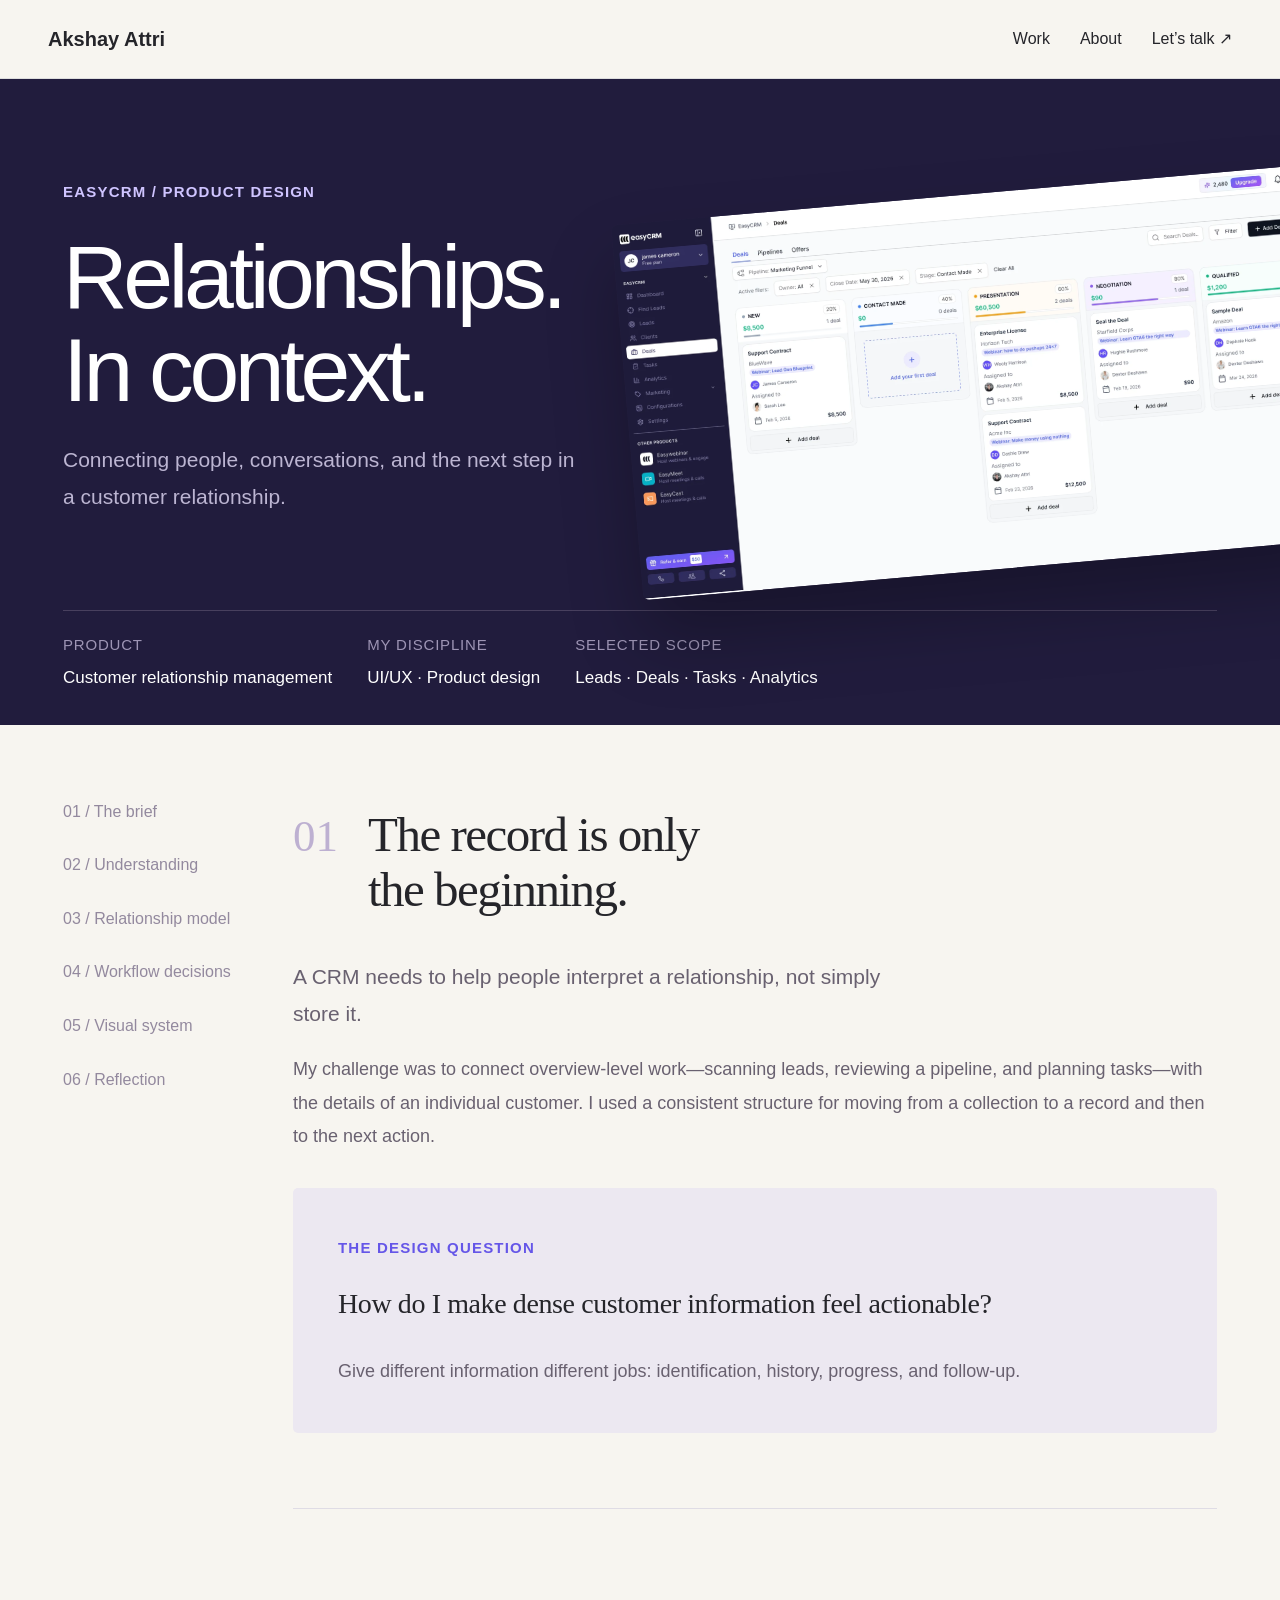
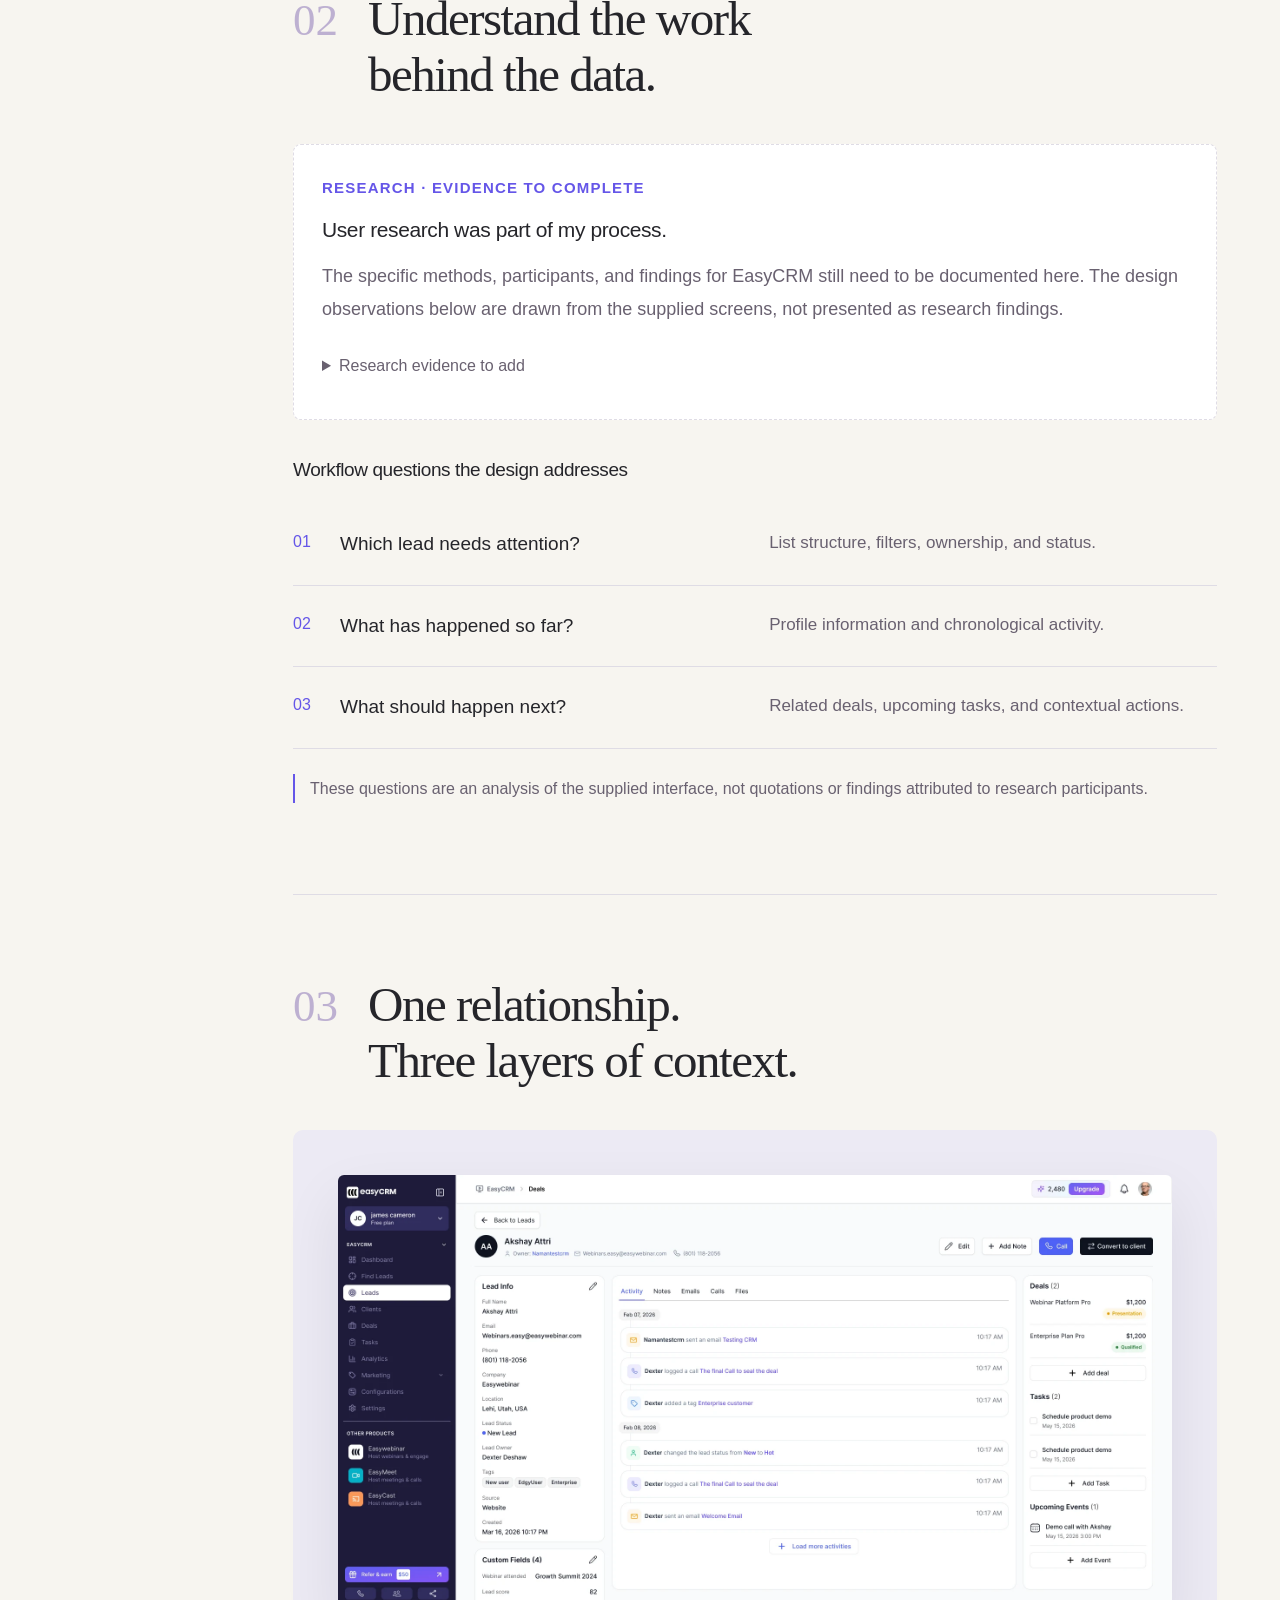
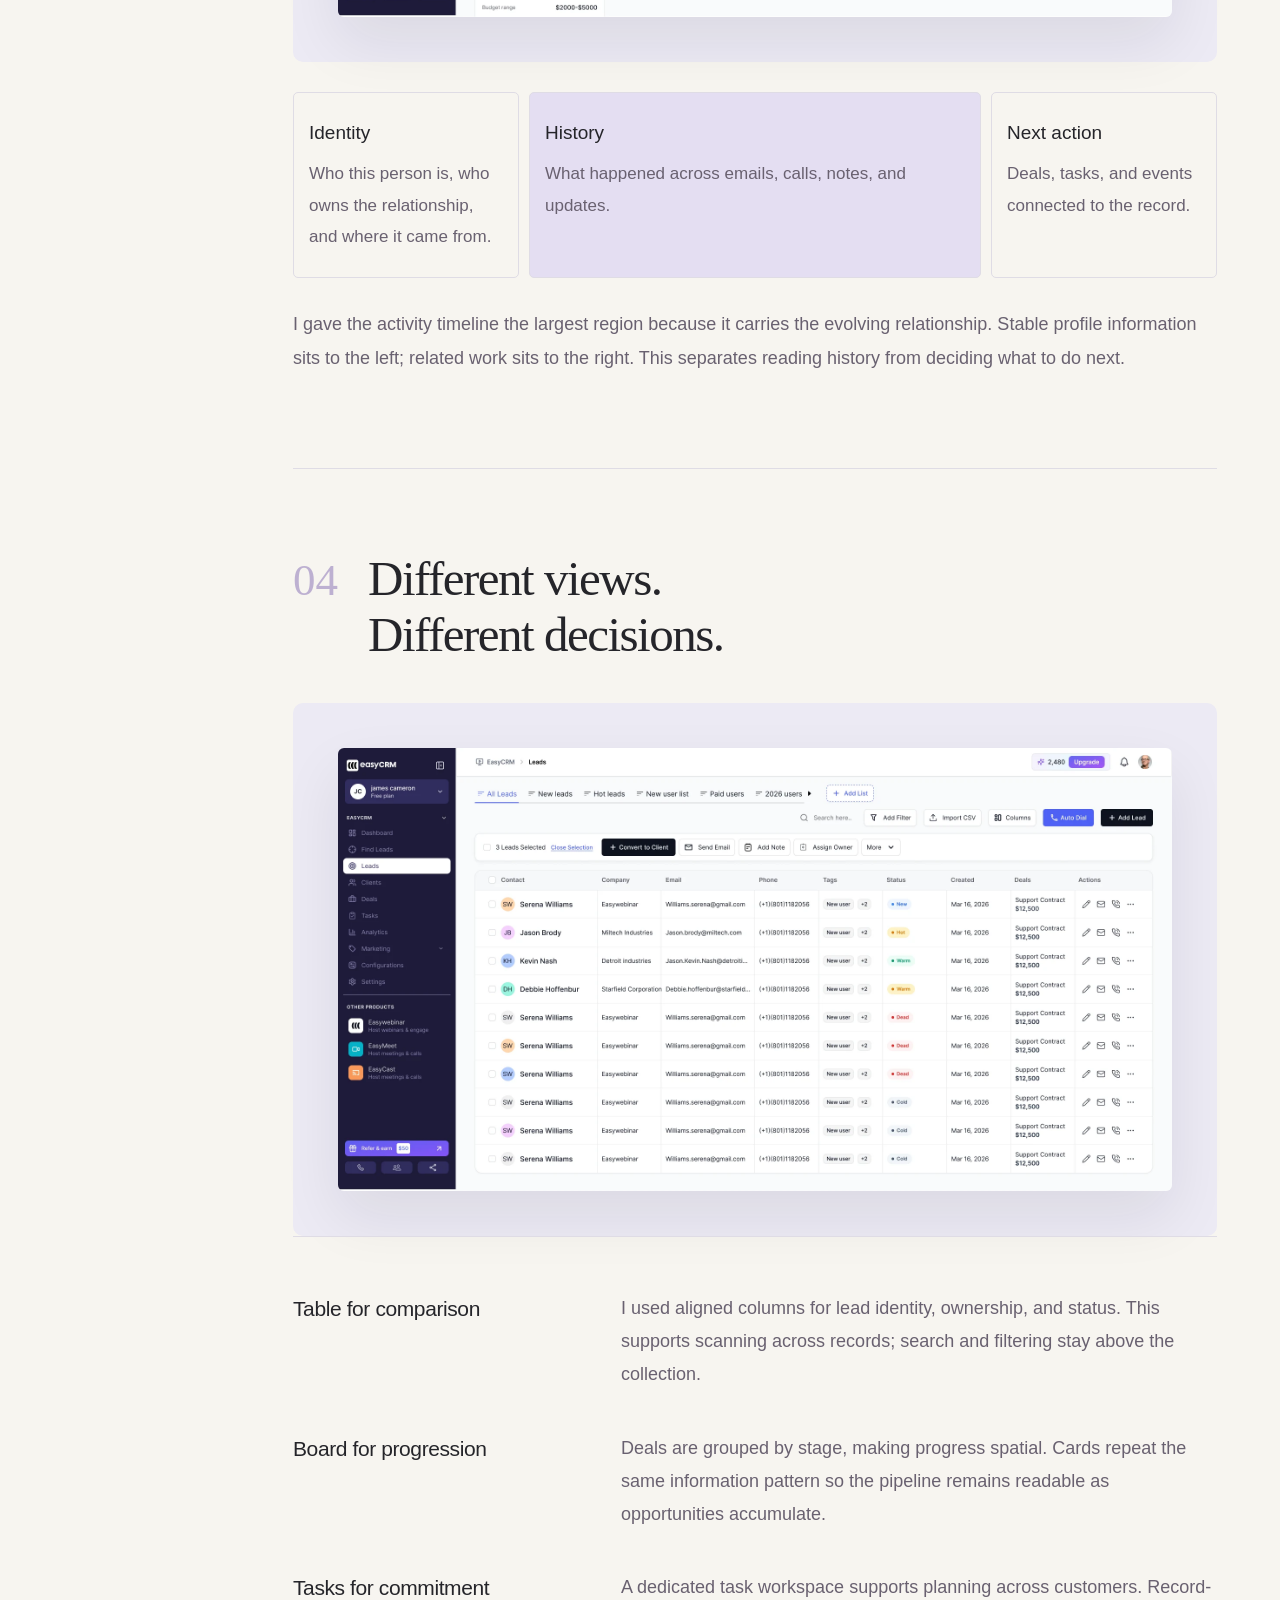
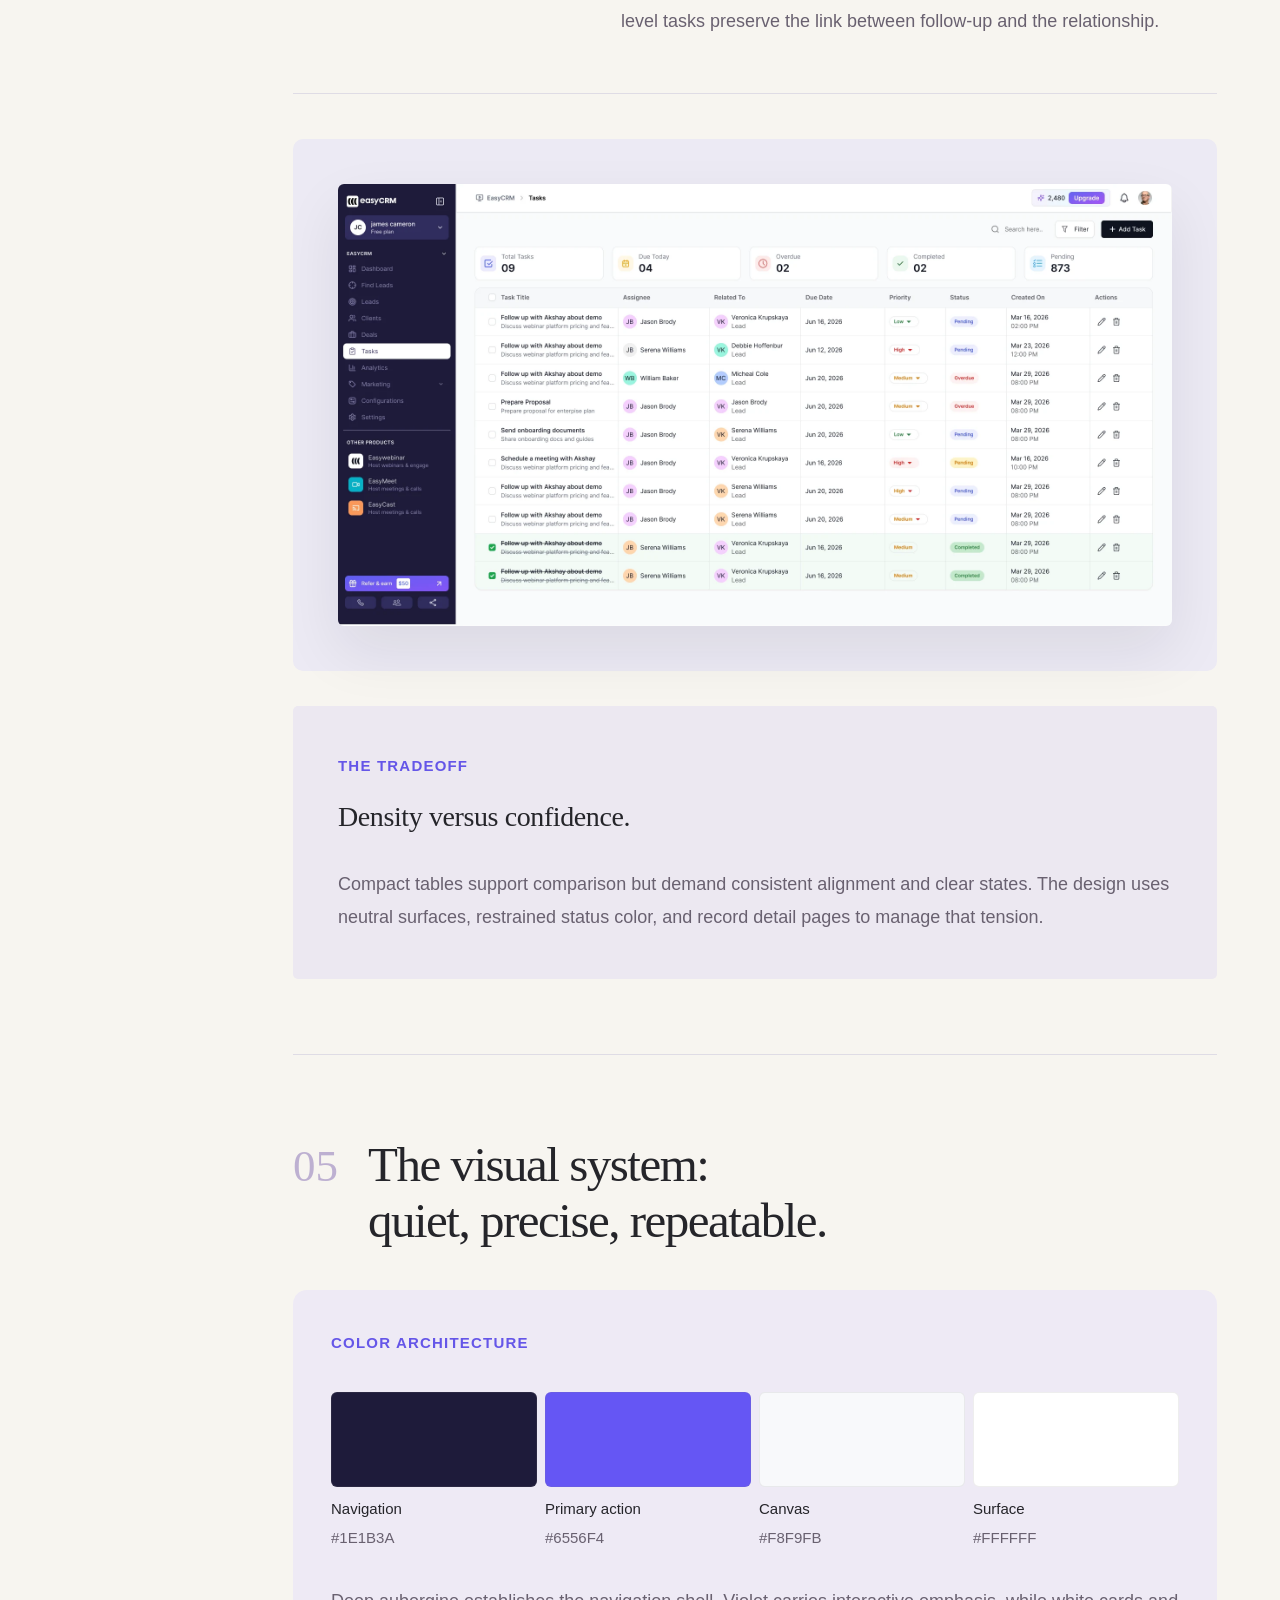
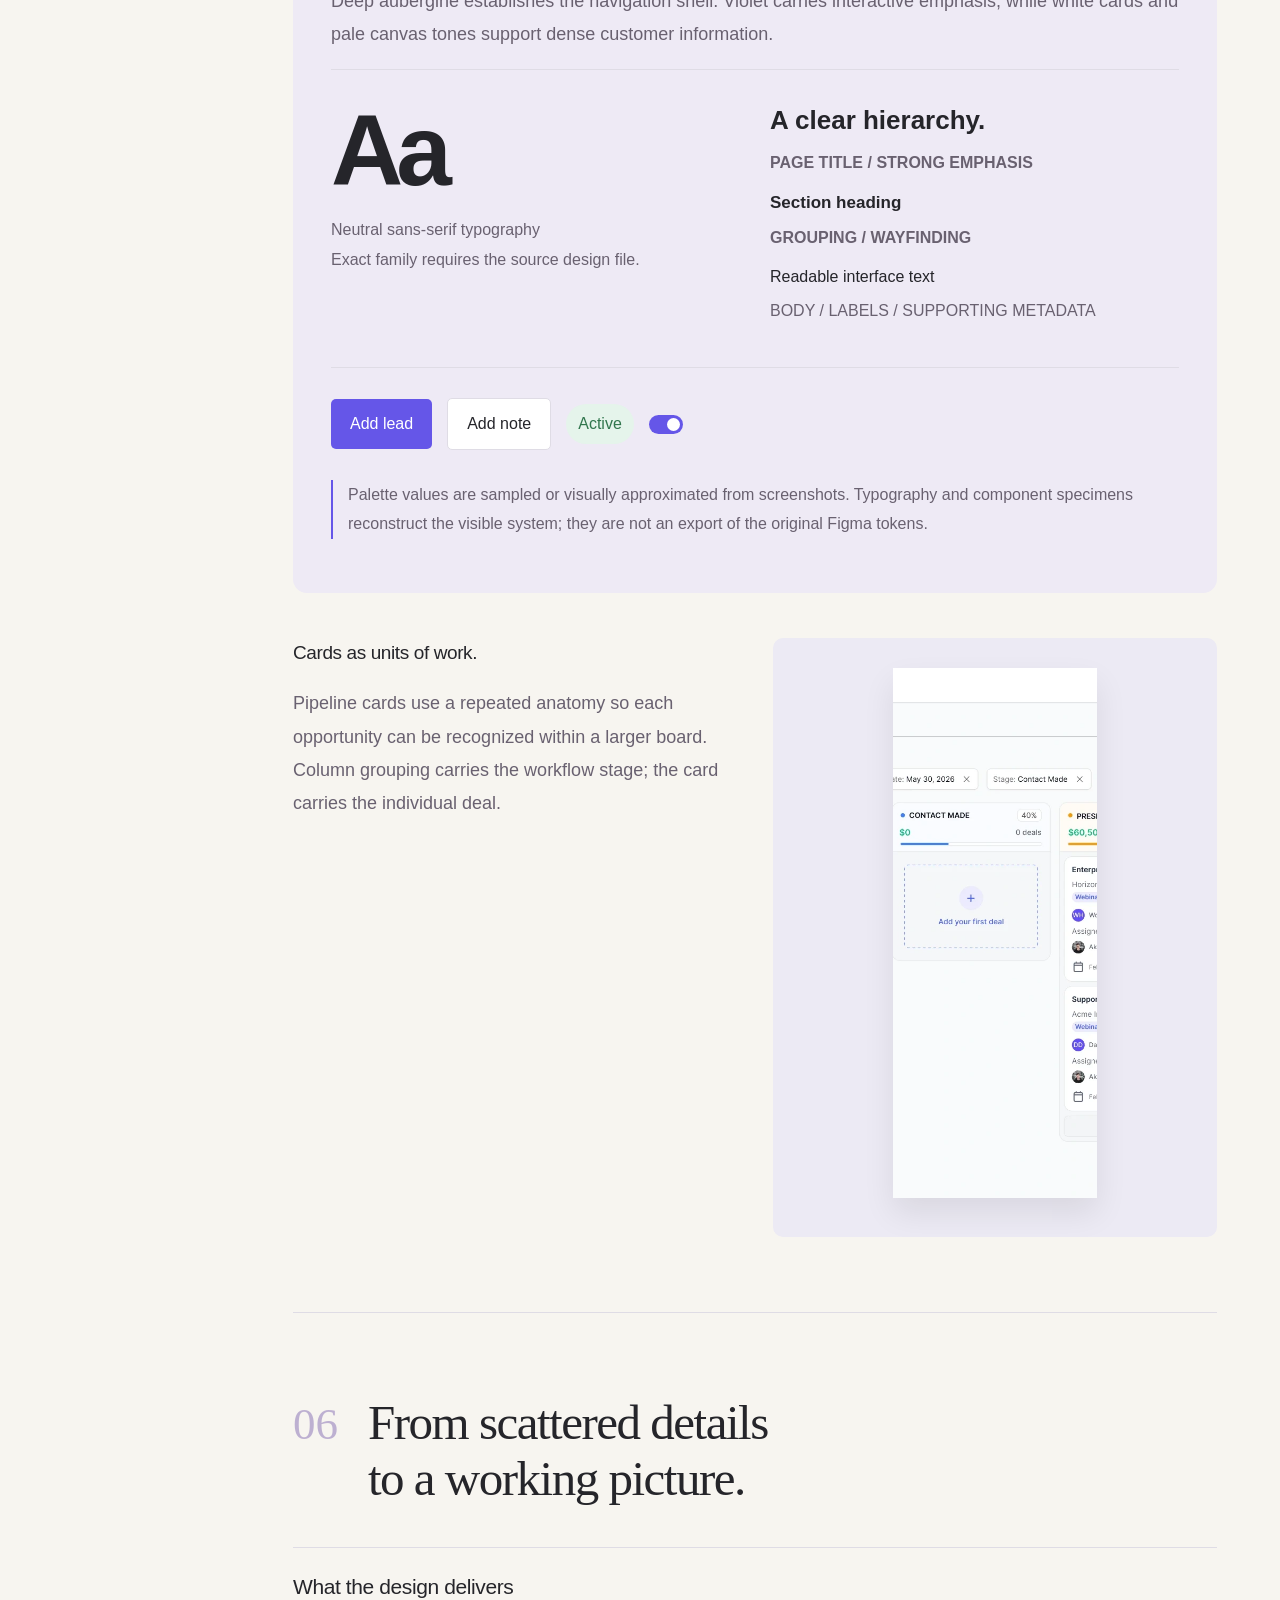
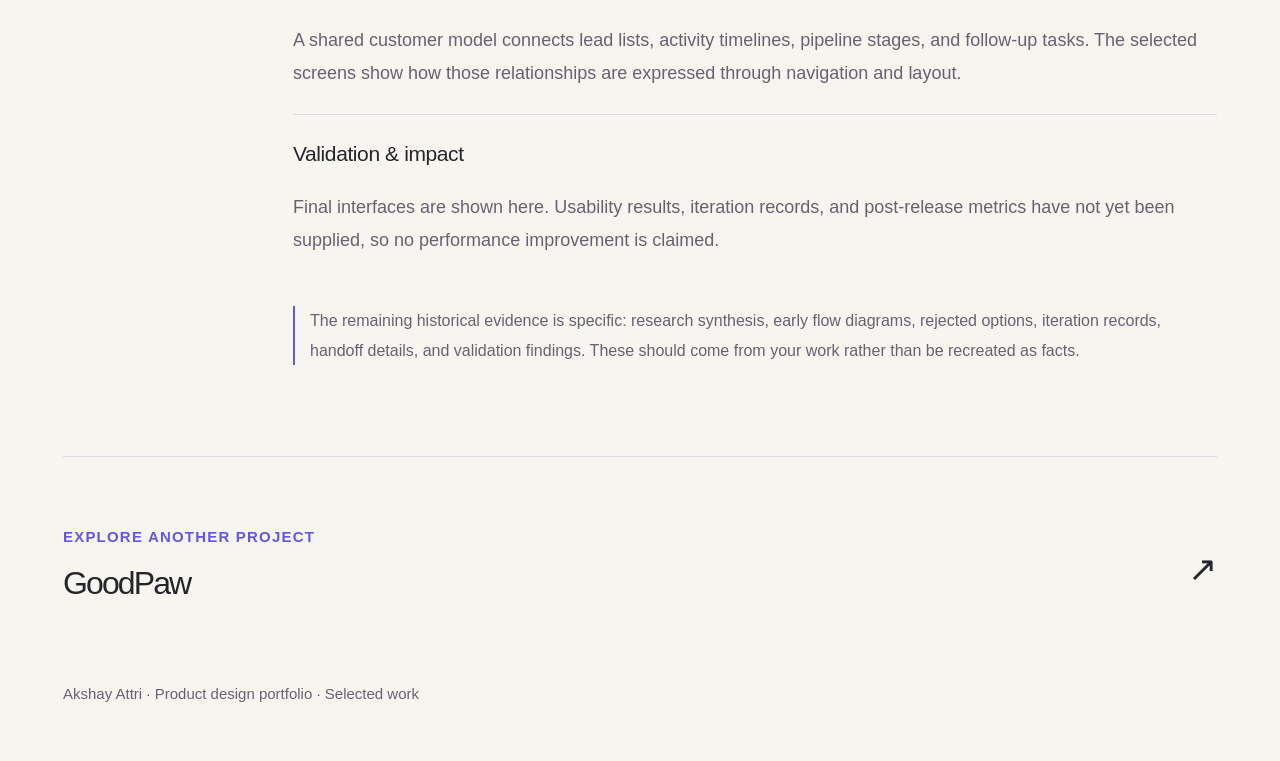
==== easycrm.html @ db0f7b03 "Publish complete Akshay Attri product design portfolio" ====
<!doctype html><html lang="en"><head><meta charset="utf-8"><meta name="viewport" content="width=device-width,initial-scale=1"><title>EasyCRM — Akshay Attri</title><meta name="description" content="A product design case study covering workflows, design decisions, and UI foundations for EasyCRM."><link rel="stylesheet" href="case-studies.css"></head><body class="crm"><header><nav><a class="brand" href="index.html">Akshay Attri</a><div class="links"><a href="index.html#work">Work</a><a href="index.html#about">About</a><a href="index.html#contact">Let’s talk ↗</a></div></nav></header><section class="hero"><div class="wrap"><div class="hero-grid"><div><span class="tag">EasyCRM / Product design</span><h1>Relationships.<br>In context.</h1><p class="lead">Connecting people, conversations, and the next step in a customer relationship.</p></div><div class="hero-image"><button class="shot" aria-label="Enlarge EasyCRM deals pipeline"><img src="assets/easycrm-hero.webp" alt="EasyCRM deals pipeline" loading="lazy"></button></div></div><div class="meta"><div><span>Product</span>Customer relationship management</div><div><span>My discipline</span>UI/UX · Product design</div><div><span>Selected scope</span>Leads · Deals · Tasks · Analytics</div></div></div></section><div class="wrap"><div class="body-grid"><aside class="contents"><a href="#brief">01 / The brief</a><a href="#understand">02 / Understanding</a><a href="#model">03 / Relationship model</a><a href="#workflow">04 / Workflow decisions</a><a href="#foundations">05 / Visual system</a><a href="#delivery">06 / Reflection</a></aside><article><section class="section" id="brief"><div class="index-title"><span>01</span><h2>The record is only<br>the beginning.</h2></div><p class="lead">A CRM needs to help people interpret a relationship, not simply store it.</p><p>My challenge was to connect overview-level work—scanning leads, reviewing a pipeline, and planning tasks—with the details of an individual customer. I used a consistent structure for moving from a collection to a record and then to the next action.</p><div class="case-note" style="margin-top:35px"><span class="tag">The design question</span><h3 style="margin-top:20px">How do I make dense customer information feel actionable?</h3><p style="margin-bottom:0">Give different information different jobs: identification, history, progress, and follow-up.</p></div></section><section class="section line" id="understand"><div class="index-title"><span>02</span><h2>Understand the work<br>behind the data.</h2></div><div class="research"><span class="tag">Research · Evidence to complete</span><h3>User research was part of my process.</h3><p>The specific methods, participants, and findings for EasyCRM still need to be documented here. The design observations below are drawn from the supplied screens, not presented as research findings.</p><details><summary>Research evidence to add</summary><ul><li>Which method I used, who participated, and the task or question I investigated.</li><li>The recurring problem I observed, supported by an anonymized note or artifact.</li><li>How that evidence changed a flow, layout, or interaction.</li></ul></details></div><h3 style="margin-top:35px">Workflow questions the design addresses</h3><div class="journey"><div class="journey-item"><span>01</span><b>Which lead needs attention?</b><small>List structure, filters, ownership, and status.</small></div><div class="journey-item"><span>02</span><b>What has happened so far?</b><small>Profile information and chronological activity.</small></div><div class="journey-item"><span>03</span><b>What should happen next?</b><small>Related deals, upcoming tasks, and contextual actions.</small></div></div><p class="note" style="margin-top:25px">These questions are an analysis of the supplied interface, not quotations or findings attributed to research participants.</p></section><section class="section line" id="model"><div class="index-title"><span>03</span><h2>One relationship.<br>Three layers of context.</h2></div><div class="screen"><button class="shot" aria-label="Enlarge Lead detail with profile, activity, and related work"><img src="assets/easycrm-1.webp" alt="Lead detail with profile, activity, and related work" loading="lazy"></button></div><div class="three-zone"><div><b>Identity</b><p>Who this person is, who owns the relationship, and where it came from.</p></div><div><b>History</b><p>What happened across emails, calls, notes, and updates.</p></div><div><b>Next action</b><p>Deals, tasks, and events connected to the record.</p></div></div><p>I gave the activity timeline the largest region because it carries the evolving relationship. Stable profile information sits to the left; related work sits to the right. This separates reading history from deciding what to do next.</p></section><section class="section line" id="workflow"><div class="index-title"><span>04</span><h2>Different views.<br>Different decisions.</h2></div><div class="screen"><button class="shot" aria-label="Enlarge EasyCRM lead table"><img src="assets/easycrm-0.webp" alt="EasyCRM lead table" loading="lazy"></button></div><div class="crm-ledger"><div><h3>Table for comparison</h3><p>I used aligned columns for lead identity, ownership, and status. This supports scanning across records; search and filtering stay above the collection.</p></div><div><h3>Board for progression</h3><p>Deals are grouped by stage, making progress spatial. Cards repeat the same information pattern so the pipeline remains readable as opportunities accumulate.</p></div><div><h3>Tasks for commitment</h3><p>A dedicated task workspace supports planning across customers. Record-level tasks preserve the link between follow-up and the relationship.</p></div></div><div style="margin-top:45px"><div class="screen"><button class="shot" aria-label="Enlarge EasyCRM task management workspace"><img src="assets/easycrm-3.webp" alt="EasyCRM task management workspace" loading="lazy"></button></div></div><div class="case-note" style="margin-top:35px"><span class="tag">The tradeoff</span><h3 style="margin-top:15px">Density versus confidence.</h3><p style="margin:0">Compact tables support comparison but demand consistent alignment and clear states. The design uses neutral surfaces, restrained status color, and record detail pages to manage that tension.</p></div></section><section class="section line" id="foundations"><div class="index-title"><span>05</span><h2>The visual system:<br>quiet, precise, repeatable.</h2></div><div class="foundation"><span class="tag">Color architecture</span><div class="palette"><div class="swatch"><i style="--c:#1E1B3A"></i><b>Navigation</b><small>#1E1B3A</small></div><div class="swatch"><i style="--c:#6556F4"></i><b>Primary action</b><small>#6556F4</small></div><div class="swatch"><i style="--c:#F8F9FB"></i><b>Canvas</b><small>#F8F9FB</small></div><div class="swatch"><i style="--c:#FFFFFF"></i><b>Surface</b><small>#FFFFFF</small></div></div><p>Deep aubergine establishes the navigation shell. Violet carries interactive emphasis, while white cards and pale canvas tones support dense customer information.</p><div class="type-show"><div><div class="aa">Aa</div><p>Neutral sans-serif typography<br>Exact family requires the source design file.</p></div><div class="type-lines"><div style="font-size:26px;font-weight:600">A clear hierarchy.<small>PAGE TITLE / STRONG EMPHASIS</small></div><div style="font-size:17px;font-weight:600">Section heading<small>GROUPING / WAYFINDING</small></div><div style="font-size:16px">Readable interface text<small>BODY / LABELS / SUPPORTING METADATA</small></div></div></div><div class="components" aria-label="Reconstructed component specimens"><span class="demo-primary">Add lead</span><span class="demo-secondary">Add note</span><span class="chip">Active</span><span class="toggle"></span></div><p class="note">Palette values are sampled or visually approximated from screenshots. Typography and component specimens reconstruct the visible system; they are not an export of the original Figma tokens.</p></div><div class="two" style="margin-top:45px"><div><h3>Cards as units of work.</h3><p>Pipeline cards use a repeated anatomy so each opportunity can be recognized within a larger board. Column grouping carries the workflow stage; the card carries the individual deal.</p></div><div class="ui-crop"><img loading="lazy" src="assets/easycrm-detail-0.webp" alt="Actual EasyCRM pipeline card detail"></div></div></section><section class="section line" id="delivery"><div class="index-title"><span>06</span><h2>From scattered details<br>to a working picture.</h2></div><div class="deliver"><h3>What the design delivers</h3><p>A shared customer model connects lead lists, activity timelines, pipeline stages, and follow-up tasks. The selected screens show how those relationships are expressed through navigation and layout.</p></div><div class="deliver"><h3>Validation & impact</h3><p>Final interfaces are shown here. Usability results, iteration records, and post-release metrics have not yet been supplied, so no performance improvement is claimed.</p></div><p class="note" style="margin-top:25px">The remaining historical evidence is specific: research synthesis, early flow diagrams, rejected options, iteration records, handoff details, and validation findings. These should come from your work rather than be recreated as facts.</p></section></article></div><a class="end" href="goodpaw.html"><div><span class="tag">Explore another project</span><h2>GoodPaw</h2></div><span class="arr">↗</span></a><p class="footer-note">Akshay Attri · Product design portfolio · Selected work</p></div><dialog id="lightbox"><button class="close" aria-label="Close enlarged screen">×</button><img alt="Enlarged product screen"></dialog><script>const b=document.querySelector('dialog');document.querySelectorAll('.shot').forEach(s=>s.onclick=()=>{b.querySelector('img').src=s.querySelector('img').src;b.querySelector('img').alt=s.querySelector('img').alt;b.showModal();document.body.style.overflow='hidden'});function closeBox(){b.close();document.body.style.overflow=''}b.querySelector('.close').onclick=closeBox;b.onclick=e=>{if(e.target===b)closeBox()};b.onclose=()=>document.body.style.overflow='';</script></body></html>
---- case-studies.css ----
*{box-sizing:border-box}body{margin:0;font-family:Arial,Helvetica,sans-serif;color:#25252a;background:#fbfaf7}a{color:inherit;text-decoration:none}button{font:inherit;cursor:pointer}html{scroll-behavior:smooth;scroll-padding-top:95px}header{position:sticky;top:0;z-index:20;background:#fbfaf7ed;border-bottom:1px solid #ddd;backdrop-filter:blur(18px)}nav{max-width:1320px;display:flex;justify-content:space-between;align-items:center;margin:auto;padding:23px 48px}.brand{font-size:17px;font-weight:bold}.brand span{font-size:15px;border-radius:50%;padding:8px;background:#25252a;color:white;margin-right:9px}.links{display:flex;gap:30px;font-size:15px}.wrap{max-width:1250px;margin:auto;padding:0 48px}.tag{font-size:15px;font-weight:600;letter-spacing:1.8px;text-transform:uppercase;color:var(--accent)}h1,h2,h3,p{margin-top:0}h1{font-size:clamp(50px,6.5vw,86px);font-weight:400;line-height:1.04;letter-spacing:-4.5px}h2{font-size:clamp(32px,4vw,49px);font-weight:400;letter-spacing:-1.9px;line-height:1.14}h3{font-size:19px;font-weight:500;letter-spacing:-.4px}p{font-size:18px;line-height:1.85;color:var(--muted,#777680)}.lead{font-size:18px;max-width:610px}.section{padding:100px 0}.section-head{max-width:680px;margin-bottom:45px}.section-head .tag{display:block;margin-bottom:22px}.split{display:grid;grid-template-columns:1fr 1.45fr;gap:85px;align-items:center}.split.reverse{grid-template-columns:1.5fr 1fr}.line{border-top:1px solid var(--line,#dedde2)}.shot{display:block;padding:0;border:0;background:none;width:100%;cursor:zoom-in}.shot img{display:block;width:100%;height:auto;border-radius:6px;box-shadow:0 25px 60px #16132615}.screen{padding:45px;background:var(--wash);border-radius:10px}.caption{font-size:15px;letter-spacing:.5px;color:var(--muted);margin:14px 0}.meta{display:flex;gap:40px;margin-top:40px;padding-top:22px;border-top:1px solid var(--line);font-size:15px;line-height:1.7}.meta span{display:block;color:var(--muted);font-size:15px;text-transform:uppercase;letter-spacing:1px;margin-bottom:7px}.two{display:grid;grid-template-columns:1fr 1fr;gap:36px}.three{display:grid;grid-template-columns:repeat(3,1fr);gap:32px}.note{font-size:15px;border-left:2px solid var(--accent);padding-left:15px;color:var(--muted);line-height:1.8}.research{padding:28px;border:1px dashed var(--line);border-radius:8px;background:var(--panel,transparent)}.research .tag{font-size:15px}.research h3{margin:14px 0}.research p{font-size:16px;margin:0}.journey{display:grid;gap:0}.journey-item{padding:25px 0;border-bottom:1px solid var(--line);display:grid;grid-template-columns:35px 1fr 1fr;gap:22px}.journey-item b{font-size:16px;font-weight:500}.journey-item small{font-size:15px;color:var(--muted);line-height:1.7}.journey-item>span{color:var(--accent);font-size:15px}.decision{padding:25px 0;border-bottom:1px solid var(--line)}.decision p{font-size:16px;margin:0}.decision strong{display:block;font-size:18px;margin-bottom:12px;font-weight:500}.foundation{padding:65px;background:var(--foundation);border-radius:14px}.palette{display:flex;gap:10px;margin:35px 0}.swatch{flex:1;min-width:0}.swatch i{display:block;height:105px;background:var(--c);border:1px solid #80808022;border-radius:6px}.swatch b,.swatch small{display:block;font-size:15px;margin-top:10px;font-weight:400}.swatch small{font-size:15px;opacity:.6;margin-top:5px}.type-show{padding:30px 0;border-block:1px solid var(--line);display:grid;grid-template-columns:1fr 1fr;gap:30px}.type-show .aa{font-size:100px;font-weight:600;letter-spacing:-7px;line-height:1}.type-show p{font-size:15px;margin:15px 0 0}.type-lines div{margin-bottom:14px}.type-lines small{display:block;font-size:15px;color:var(--muted);margin-top:8px}.components{display:flex;flex-wrap:wrap;gap:15px;align-items:center;padding:30px 0}.demo-primary,.demo-secondary{padding:12px 19px;border-radius:5px;font-size:15px;background:var(--accent);color:white}.demo-secondary{background:var(--panel,#fff);color:inherit;border:1px solid var(--line)}.chip{font-size:15px;padding:7px 12px;border-radius:20px;background:#e5f4eb;color:#31764d}.toggle{width:34px;height:19px;border-radius:20px;background:var(--accent);position:relative}.toggle:after{content:'';position:absolute;width:13px;height:13px;top:3px;right:3px;background:white;border-radius:50%}.ui-crop{overflow:hidden;border-radius:10px;background:var(--wash);padding:30px;text-align:center}.ui-crop img{max-width:100%;max-height:530px;object-fit:contain;box-shadow:0 15px 30px #00000015}.deliver{padding:24px 0;border-top:1px solid var(--line)}.deliver p{font-size:16px;margin:0}.end{padding:65px 0;border-top:1px solid var(--line);display:flex;justify-content:space-between;align-items:center}.end h2{font-size:32px;margin:14px 0}.end .arr{font-size:35px}.back{font-size:15px}.research-status{font-size:15px;letter-spacing:.4px;color:var(--muted);margin-bottom:25px}.full-band{background:var(--wash)}.quote{max-width:900px;padding:100px 0;font-size:clamp(33px,4.5vw,57px);line-height:1.2;letter-spacing:-2px}.quote em{font-family:Georgia,serif;font-weight:400;color:var(--accent)}.progress-nav{display:flex;gap:26px;flex-wrap:wrap;font-size:15px;padding:25px 0;border-bottom:1px solid var(--line);color:var(--muted)}.research details{margin-top:15px;font-size:15px;color:var(--muted)}.research summary{cursor:pointer}.research li{margin-top:10px;line-height:1.7}dialog{width:97vw;max-width:1800px;padding:45px 12px 12px;background:#17191f;border:0;max-height:96vh;border-radius:10px}dialog::backdrop{background:#10121ae0;backdrop-filter:blur(10px)}dialog img{display:block;width:100%}.close{position:fixed;right:3vw;top:4vh;width:35px;height:35px;border-radius:50%;background:white;border:0;font-size:22px;z-index:25}.footer-note{font-size:15px;padding-bottom:40px;color:var(--muted)}
/* webinar: light editorial, large violet type and horizontal lifecycle */
.webinar{--accent:#7254e8;--wash:#eeebfa;--line:#dedbe7;--muted:#7c768b;--foundation:#f0edf8;--panel:#fff}.webinar .hero{padding:70px 0 0}.webinar .hero h1{max-width:1000px;margin:40px 0 30px}.webinar .hero h1 em{font-family:Georgia,serif;font-weight:400;color:var(--accent)}.webinar .hero-row{display:flex;justify-content:space-between;align-items:end;gap:40px;margin-bottom:55px}.webinar .hero .meta{min-width:270px;display:block;margin:0}.webinar .hero .meta div{padding-bottom:15px}.webinar .hero-screen{background:linear-gradient(140deg,#ebe5fd,#d5c8f3);padding:60px 70px 0;border-radius:18px 18px 0 0;overflow:hidden;max-height:560px}.webinar .hero-screen img{border-radius:7px 7px 0 0}.webinar .flow-ribbon{display:flex;gap:15px;align-items:stretch;margin:35px 0}.flow-ribbon>div{flex:1;border-top:2px solid var(--accent);padding:20px 0}.flow-ribbon span{font-size:15px;color:var(--accent)}.flow-ribbon h3{font-size:17px;margin:20px 0 8px}.flow-ribbon p{font-size:15px}.webinar .oversize{font-family:Georgia,serif;font-size:100px;color:#c8b8ee;line-height:1;margin-bottom:20px}.webinar .step-label{font-size:15px;letter-spacing:1px;color:var(--accent)}.webinar .found-grid{display:grid;grid-template-columns:1fr 1.4fr;gap:60px}.webinar .type-show{grid-template-columns:1fr}.webinar .palette{margin-top:0}.webinar .swatch i{height:130px}
/* studio: dark immersive, chapter markers and anatomy */
.studio{--accent:#2196f3;--wash:#171f2e;--line:#2c3443;--muted:#9da8b8;--foundation:#151d2a;--panel:#171f2b;background:#0d131d;color:#edf1f8}.studio header{background:#0d131df0;border-color:#2c3443}.studio .brand span{background:#eaf1fc;color:#151a21}.studio .hero{text-align:center;padding:75px 0 0}.studio .hero h1{max-width:900px;margin:25px auto}.studio .hero .lead{margin:0 auto 40px}.studio .hero-screen{padding:30px;background:linear-gradient(130deg,#1a3c5b,#25263f);border-radius:12px}.studio .live-dot{display:inline-block;width:6px;height:6px;background:#f3596b;box-shadow:0 0 20px #fa5865;border-radius:50%;margin-right:8px}.studio .meta{justify-content:center;text-align:left;padding-bottom:30px}.studio .chapter-title{display:flex;gap:30px;align-items:baseline}.studio .chapter-title>span{font-size:70px;color:#3a5877;letter-spacing:-3px}.studio .chapter-title h2{max-width:700px}.studio .anatomy{display:grid;grid-template-columns:1fr 2fr 1fr;gap:15px;margin-top:40px}.anatomy>div{background:#171f2b;border:1px solid #2c3443;border-radius:8px;padding:28px 20px;min-height:150px}.anatomy>div:nth-child(2){border-color:#2273ad}.anatomy b{font-size:18px;font-weight:500}.anatomy p{font-size:15px;margin:15px 0 0}.studio .focus-screen{border:1px solid #303b50;padding:20px;background:#182233;border-radius:10px}.studio .director{display:grid;grid-template-columns:1.8fr 1fr;gap:60px;align-items:center}.studio .full-band{background:#111c2c}.studio .quote{margin:auto;text-align:center}.studio .foundation{border:1px solid #293449}.studio .swatch i{height:80px}.studio .two-feature{display:grid;grid-template-columns:1fr 1fr;gap:35px}.studio .two-feature .screen{padding:15px}.studio .two-feature h3{margin-top:25px}.studio .two-feature p{font-size:16px}
/* crm: warm paper, aubergine cover, persistent contents, asymmetric notes */
.crm{--accent:#6556e8;--wash:#eceaf4;--line:#dfdce5;--muted:#7c7787;--foundation:#eeeaf5;--panel:#fff;background:#f7f5f0}.crm header{background:#f7f5f0ed}.crm .hero{background:#211c3d;color:#fff;padding:65px 0 0;overflow:hidden}.crm .hero .tag{color:#b6a9ff}.crm .hero h1{font-size:clamp(58px,7vw,100px);margin:25px 0}.crm .hero p{color:#bcb5d2}.crm .hero-grid{display:grid;grid-template-columns:1fr 1.15fr;gap:50px;align-items:center}.crm .hero-image{padding:50px 0 0}.crm .hero-image img{transform:rotate(-5deg);width:120%;max-width:none;box-shadow:0 40px 70px #0004}.crm .hero .meta{border-color:#48405e;padding-bottom:32px;gap:35px}.crm .hero .meta span{color:#9e95b5}.crm .body-grid{display:grid;grid-template-columns:150px 1fr;gap:60px}.contents{position:sticky;top:120px;align-self:start;padding-top:60px}.contents a{display:block;font-size:15px;line-height:1.6;padding:12px 0;color:#93899e}.contents a:hover{color:var(--accent)}.crm .section{padding:75px 0}.crm .section h2{font-family:Georgia,serif;font-weight:400;letter-spacing:-1.5px}.crm .index-title{display:flex;gap:30px;align-items:baseline}.crm .index-title>span{font-family:Georgia,serif;color:#bdb0d1;font-size:45px}.crm .journey-item{grid-template-columns:25px 1fr 1.1fr}.crm .case-note{background:#ece8f1;padding:45px;border-radius:5px}.crm .case-note h3{font-family:Georgia,serif;font-size:28px}.crm .three-zone{display:grid;grid-template-columns:1fr 2fr 1fr;gap:10px;margin:30px 0}.three-zone>div{padding:25px 15px;border:1px solid var(--line);border-radius:5px}.three-zone>div:nth-child(2){background:#e4def2}.three-zone b{font-size:15px;font-weight:500}.three-zone p{font-size:15px;margin:10px 0 0}.crm .foundation{padding:38px}.crm .foundation .palette{gap:8px}.crm .swatch i{height:95px}.crm .crm-ledger{border-block:1px solid var(--line);padding:35px 0}.crm .crm-ledger>div{display:grid;grid-template-columns:1fr 2fr;gap:30px;padding:20px 0}.crm-ledger p{font-size:16px;margin:0}.crm-ledger h3{font-size:18px}
@media(max-width:800px){nav{padding:20px 22px}.links{gap:16px}.wrap{padding:0 22px}.brand{font-size:18px}.brand span{display:none}h1{font-size:50px;letter-spacing:-2.8px}h2{font-size:34px;letter-spacing:-1.5px}.section{padding:60px 0}.split,.split.reverse,.two,.three,.webinar .found-grid,.studio .director,.studio .two-feature,.crm .hero-grid,.crm .body-grid{grid-template-columns:1fr;gap:30px}.webinar .hero{padding-top:40px}.webinar .hero-row{display:block}.webinar .hero .meta{display:flex;margin-top:30px;gap:30px}.webinar .hero-screen{padding:25px 20px 0;max-height:280px}.screen{padding:18px}.webinar .flow-ribbon{display:grid;grid-template-columns:1fr 1fr}.flow-ribbon h3{margin-top:12px}.journey-item,.crm .journey-item{grid-template-columns:25px 1fr}.journey-item small{grid-column:2}.foundation{padding:28px}.palette{flex-wrap:wrap}.swatch{flex-basis:26%}.swatch i,.webinar .swatch i{height:80px}.type-show{grid-template-columns:1fr}.quote{padding:60px 0;font-size:35px}.studio .hero{padding-top:45px}.studio .hero-screen{padding:12px}.studio .meta{flex-wrap:wrap;gap:20px}.studio .anatomy{grid-template-columns:1fr}.anatomy>div{min-height:auto}.studio .chapter-title{gap:15px}.studio .chapter-title>span{font-size:48px}.studio .focus-screen{padding:10px}.crm .hero{padding-top:40px}.crm .hero h1{font-size:62px}.crm .hero-image{padding-top:0;overflow:hidden;max-height:280px}.crm .hero-image img{width:100%;transform:none}.crm .hero .meta{flex-wrap:wrap}.crm .contents{position:static;padding-top:30px;display:flex;gap:14px;flex-wrap:wrap}.crm .contents a{padding:0}.crm .section{padding:55px 0}.crm .case-note,.crm .foundation{padding:26px}.crm .three-zone{grid-template-columns:1fr}.crm .crm-ledger>div{grid-template-columns:1fr;gap:10px}.end h2{font-size:26px}.ui-crop img{max-height:400px}.lead{font-size:18px}.progress-nav{gap:15px}.research{padding:22px}.meta{gap:25px}.three-zone>div{padding:17px}.crm .body-grid{gap:0}}@media(prefers-reduced-motion:reduce){html{scroll-behavior:auto}}

/* Portfolio-wide readability pass */
body{font-size:18px;line-height:1.6}p{line-height:1.85}nav .links{font-size:16px;gap:30px}.brand{font-size:20px}.tag,.label,.eyebrow{font-size:15px;line-height:1.6;letter-spacing:1.2px}.caption,.figure-caption,.footer-note,.research-status{font-size:15px;line-height:1.7}.lead{font-size:21px;line-height:1.75}.meta{font-size:17px;gap:36px}.meta span{font-size:15px;line-height:1.6;letter-spacing:.8px}.note{font-size:16px;line-height:1.85}.research p,.research details,.decision p,.deliver p,.crm-ledger p{font-size:18px;line-height:1.85}.research h3,.decision strong,.deliver h3{font-size:21px;line-height:1.45}.research .tag{font-size:15px}.research li{line-height:1.8}.research summary{font-size:16px;padding:10px 0}.journey-item b{font-size:19px}.journey-item small{font-size:17px}.journey-item>span{font-size:16px}.type-show p,.type-lines small{font-size:16px!important}.type-lines>div{min-height:40px}.swatch b,.swatch small{font-size:15px}.swatch small{opacity:1;color:var(--muted)}.swatch i{height:110px}.palette{gap:18px}.demo-primary,.demo-secondary,.chip{font-size:16px}.back{font-size:16px}.progress-nav{font-size:16px;gap:24px}.flow-ribbon span{font-size:15px}.flow-ribbon p{font-size:18px}.flow-ribbon h3{font-size:22px}.anatomy b,.three-zone b{font-size:19px}.anatomy p,.three-zone p{font-size:17px}.studio .two-feature p{font-size:18px}.crm .contents a{font-size:16px;padding:14px 0}.crm .crm-ledger h3{font-size:21px}.crm .body-grid{grid-template-columns:180px minmax(0,1fr);gap:50px}.webinar .step-label{font-size:15px}.crm .hero .tag{color:#cfc4ff}.webinar{--muted:#696174}.studio{--muted:#b1bdce}.crm{--muted:#696170}.end .tag{font-size:15px}.section-head p{max-width:720px}
@media(max-width:800px){body{font-size:18px}nav .links{font-size:15px;gap:16px}.brand{font-size:18px}.lead{font-size:20px}.meta{font-size:17px;gap:25px}.crm .body-grid{grid-template-columns:1fr;gap:0}.crm .contents{column-gap:20px;row-gap:5px}.crm .contents a{font-size:15px;padding:7px 0}.palette{gap:16px}.swatch{flex-basis:40%}.foundation,.crm .foundation{padding:24px}.webinar .flow-ribbon{column-gap:24px}.research p,.decision p,.deliver p,.crm-ledger p{font-size:18px}.tag,.label,.eyebrow{font-size:14px}.webinar .hero .meta{flex-wrap:wrap}.three-zone p{font-size:17px}}
@media(max-width:420px){nav{padding-inline:18px}.links{gap:12px!important}.brand{font-size:17px!important}.wrap{padding-inline:22px}.type-show .aa{font-size:80px}.flow-ribbon{grid-template-columns:1fr!important}}
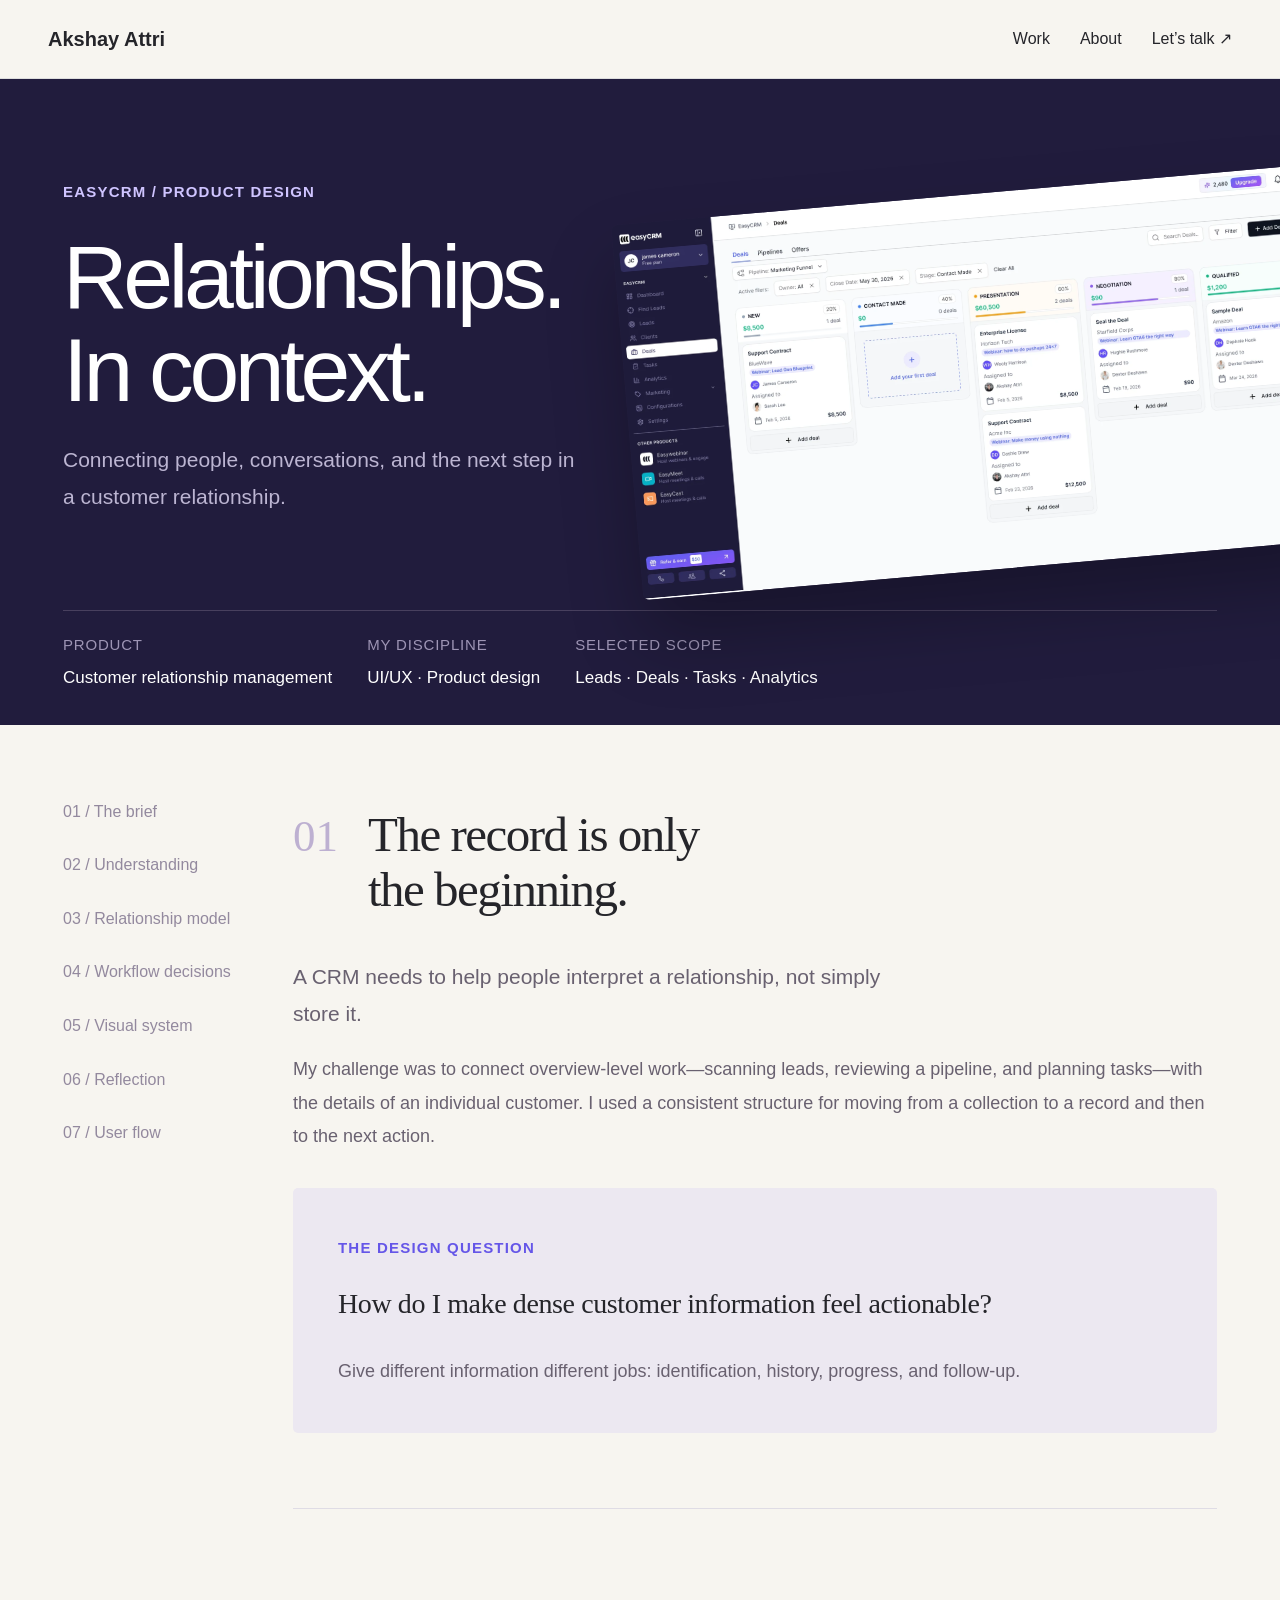
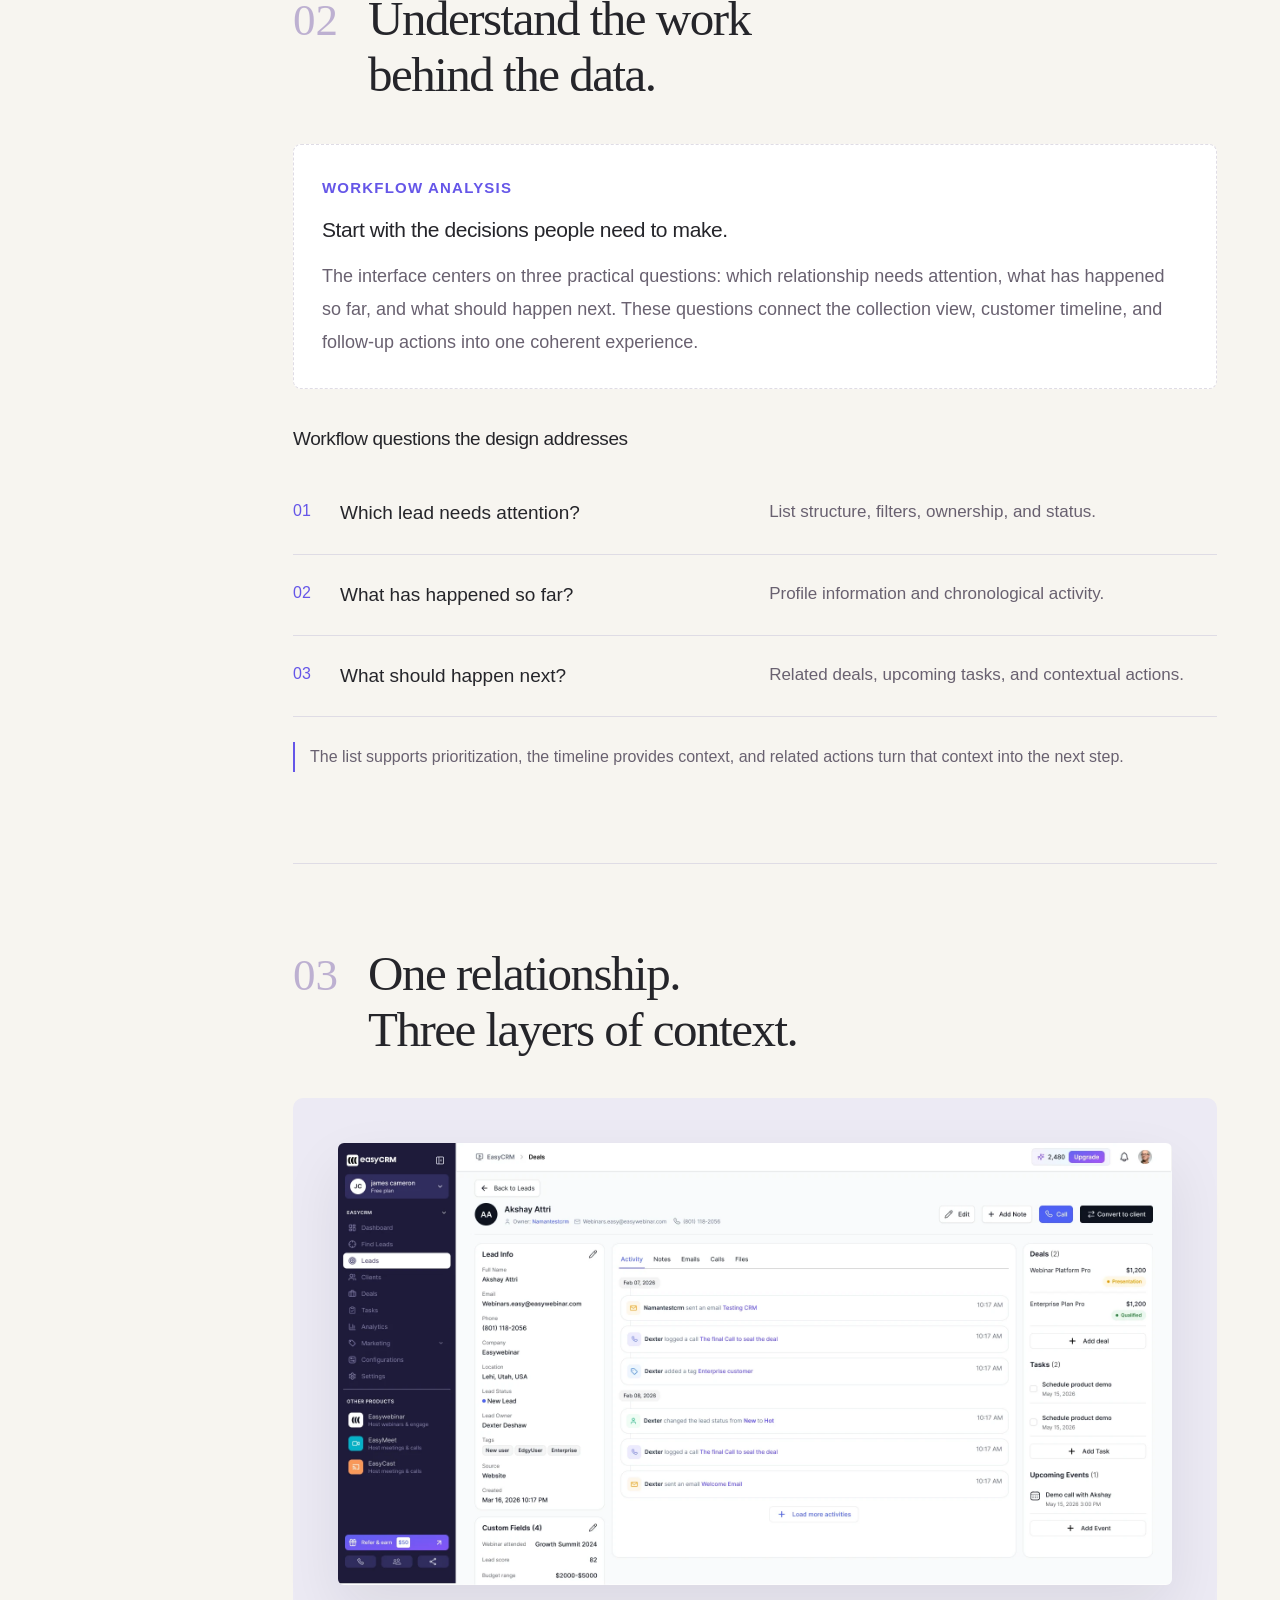
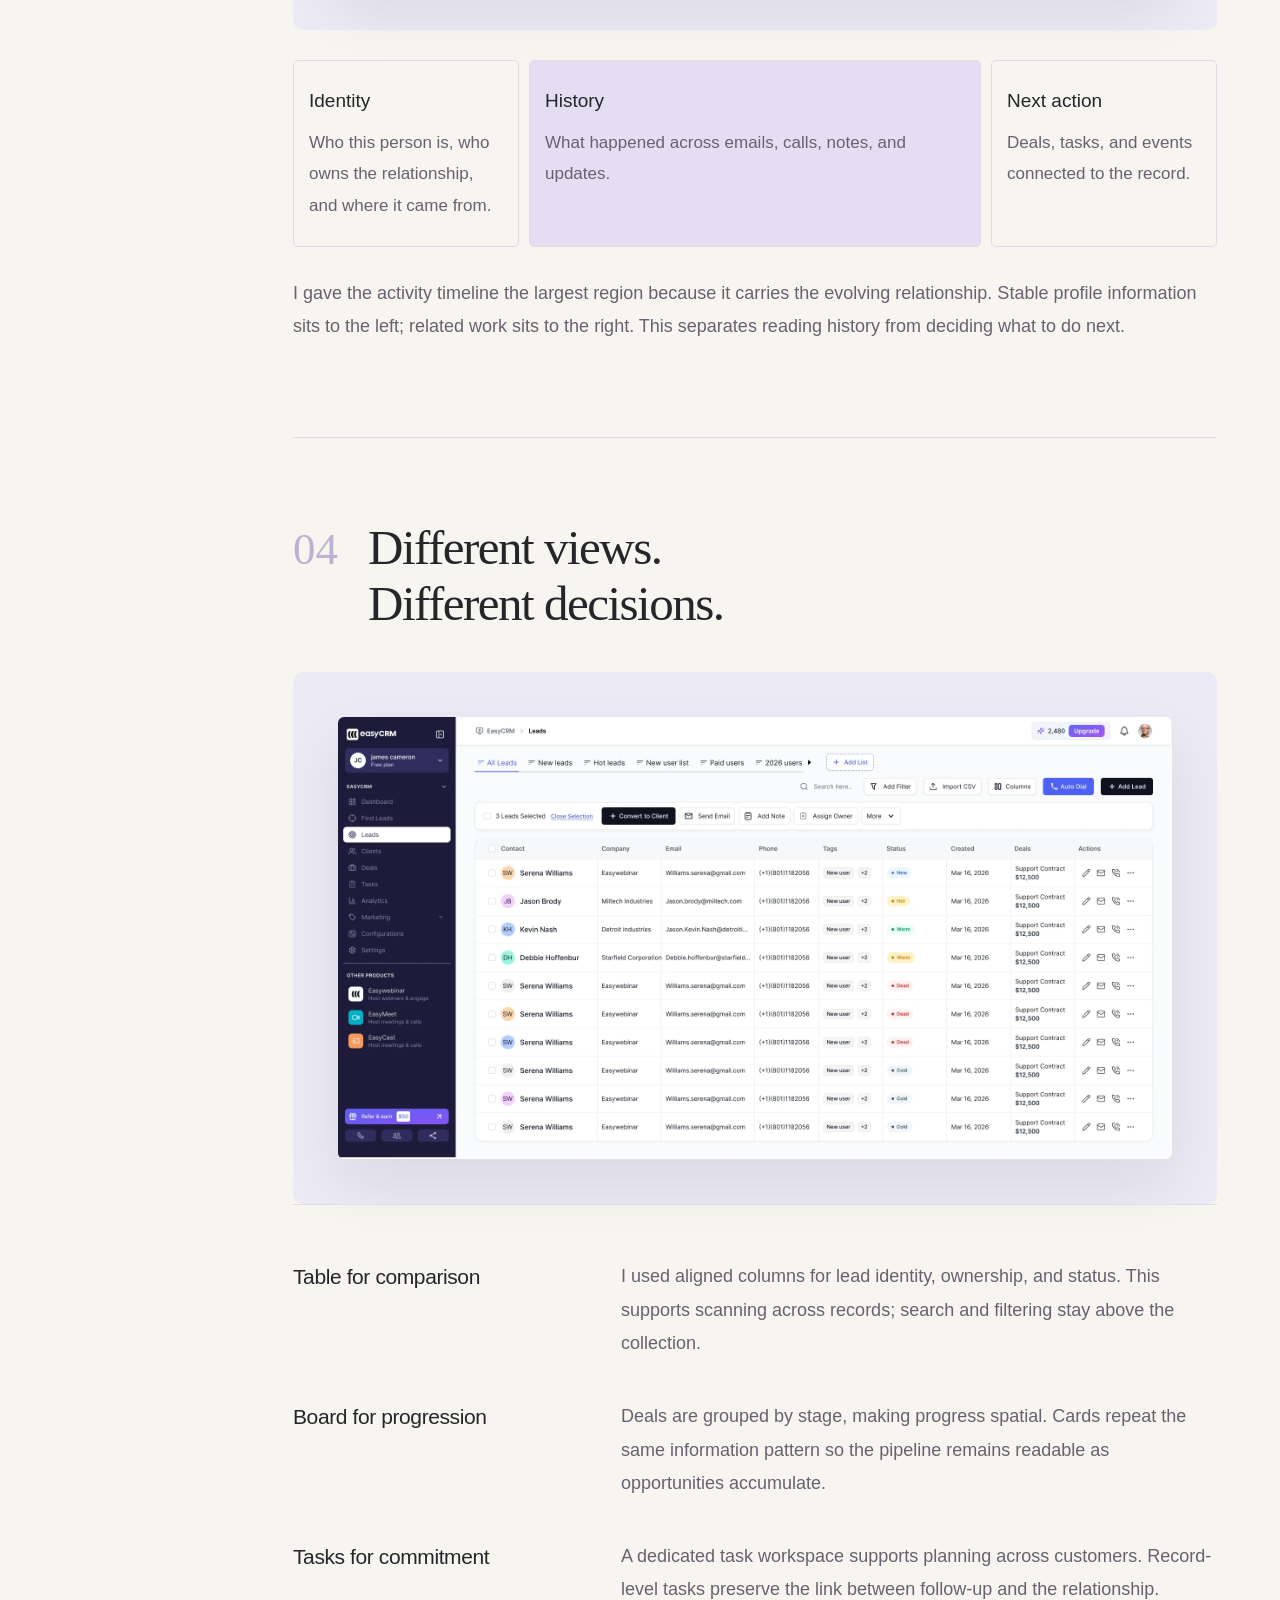
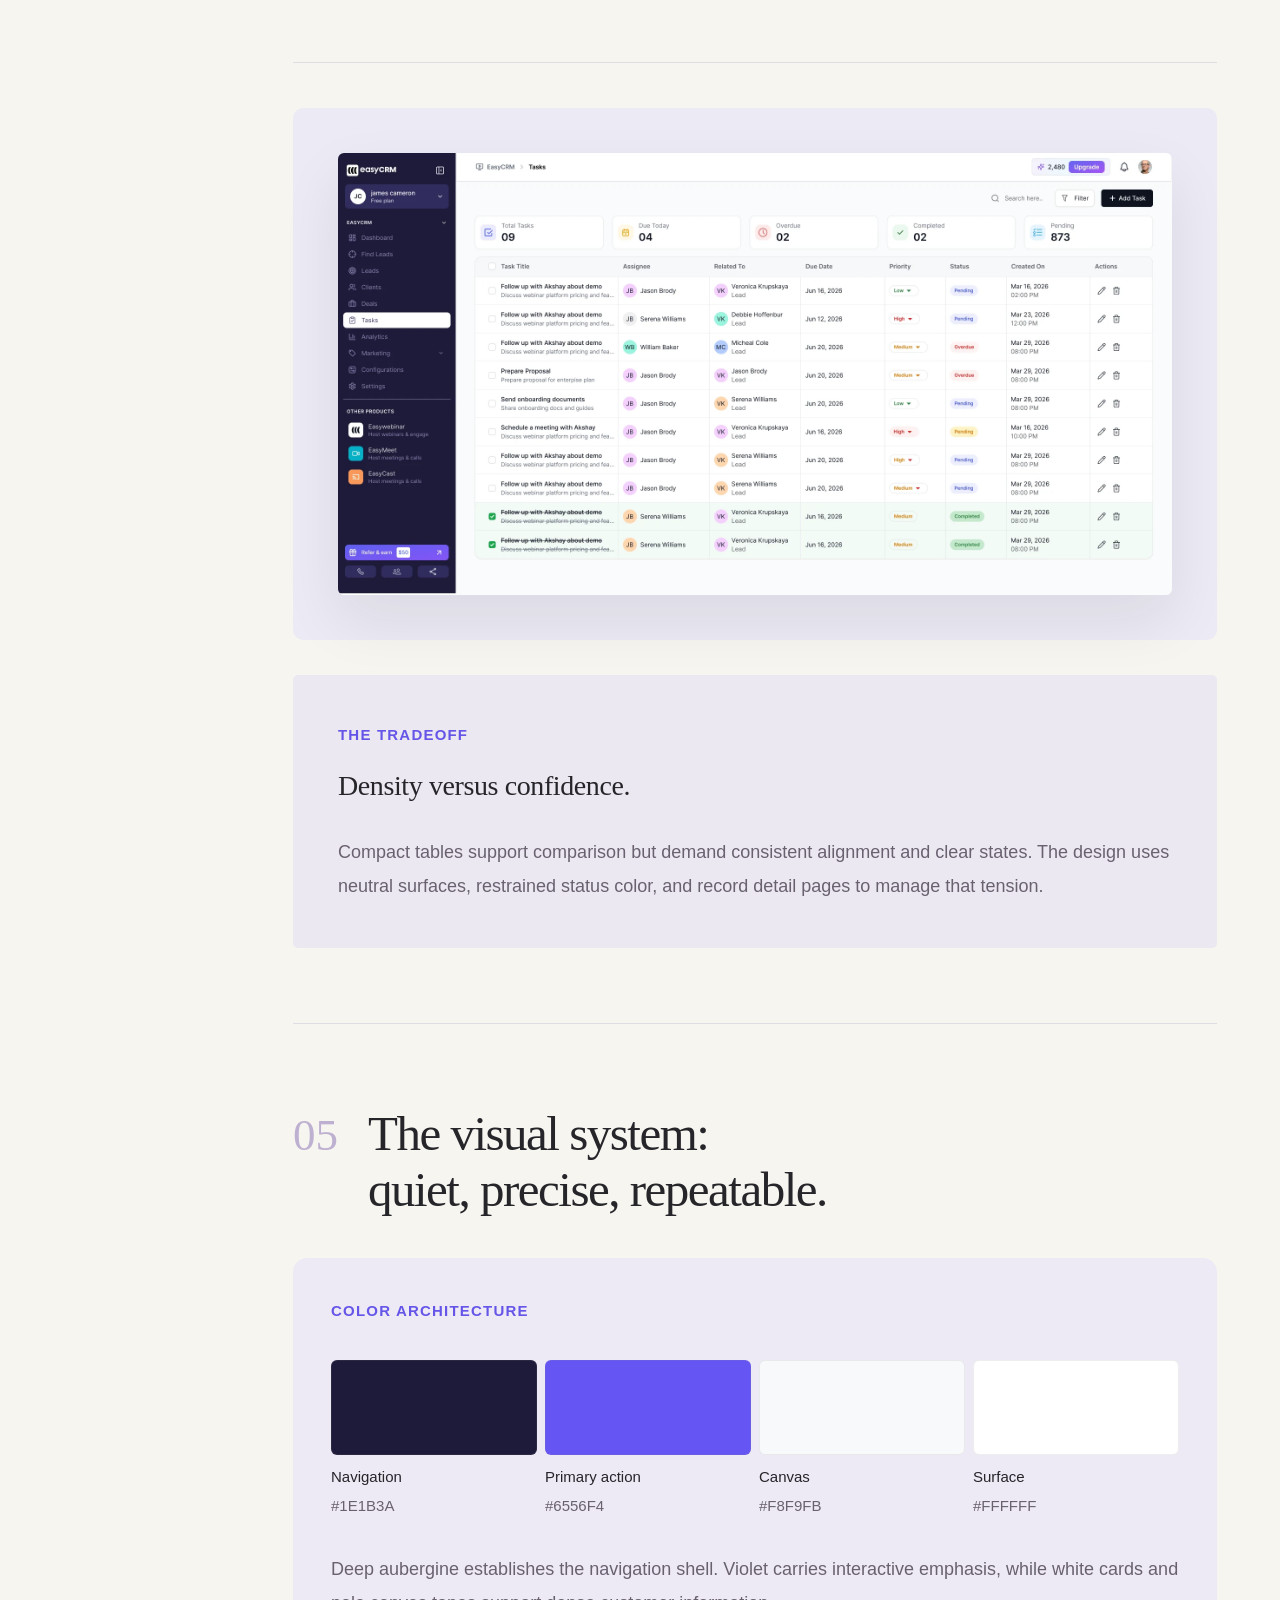
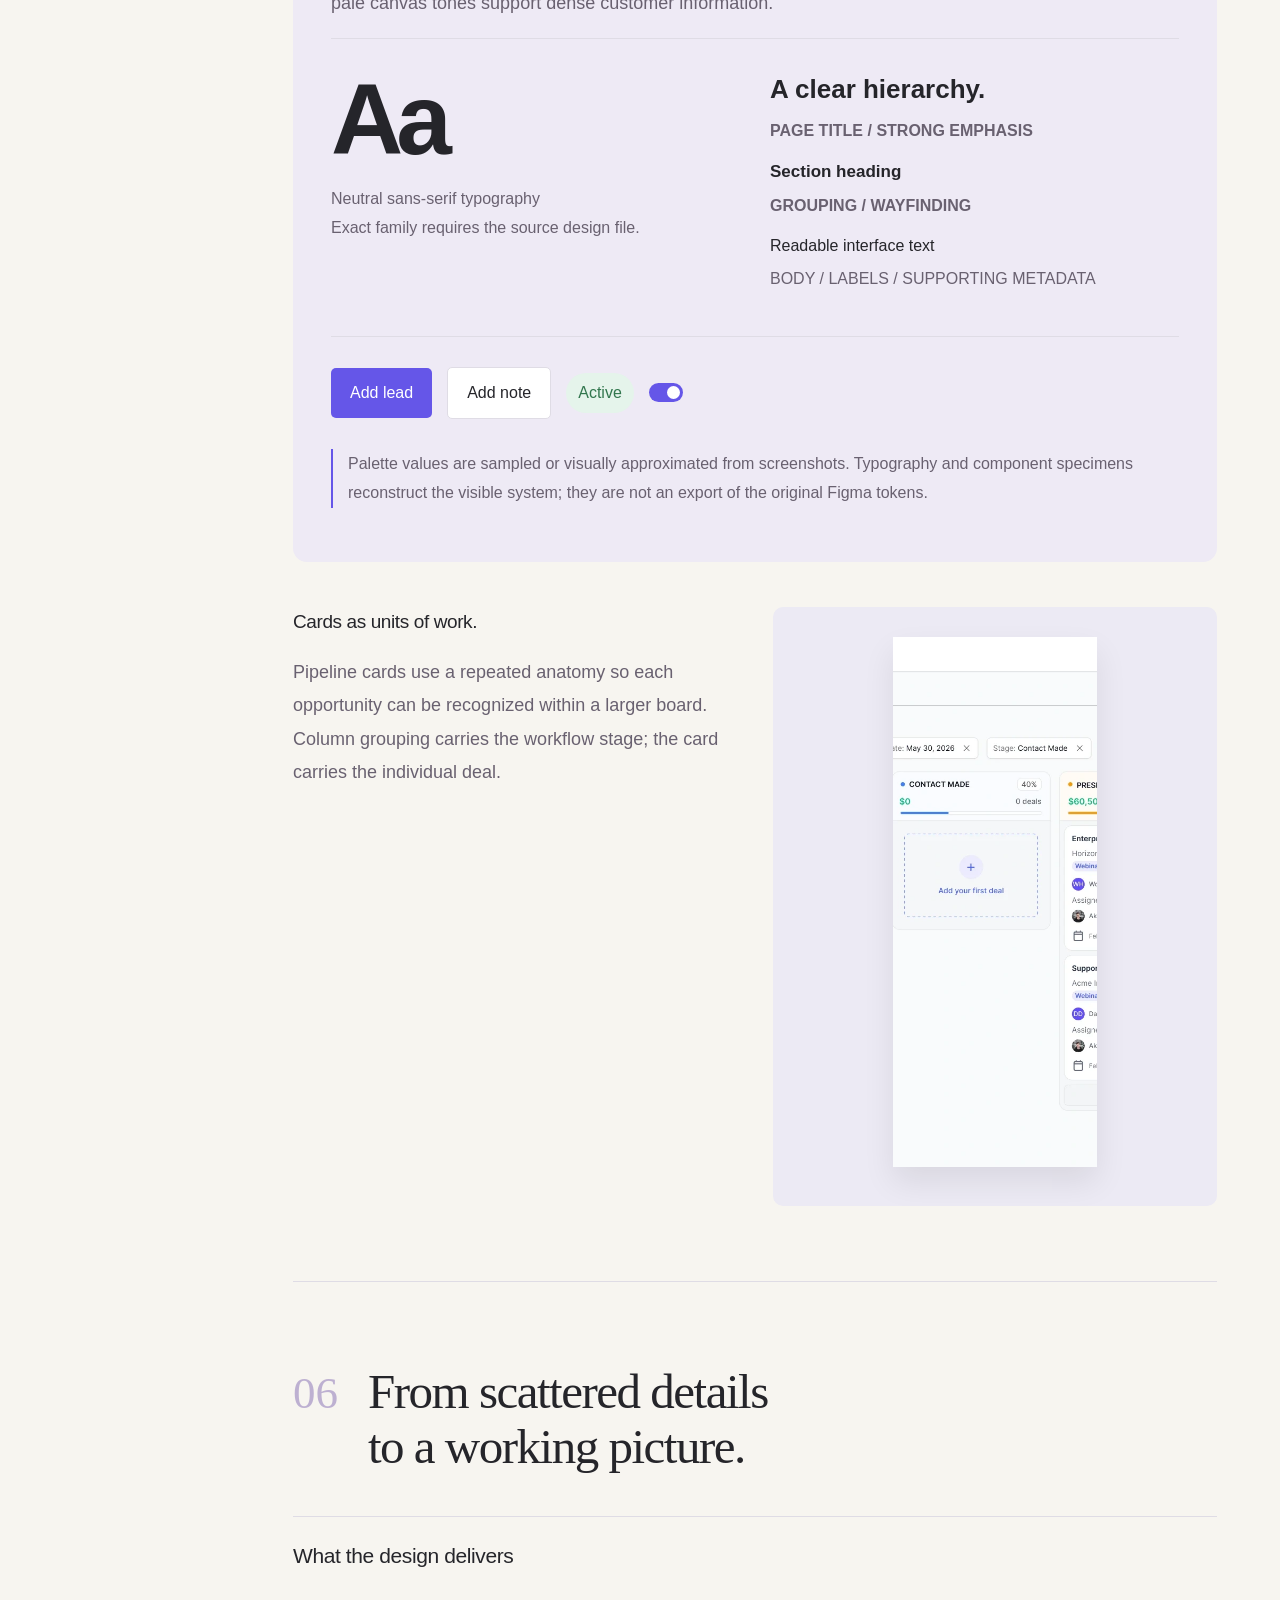
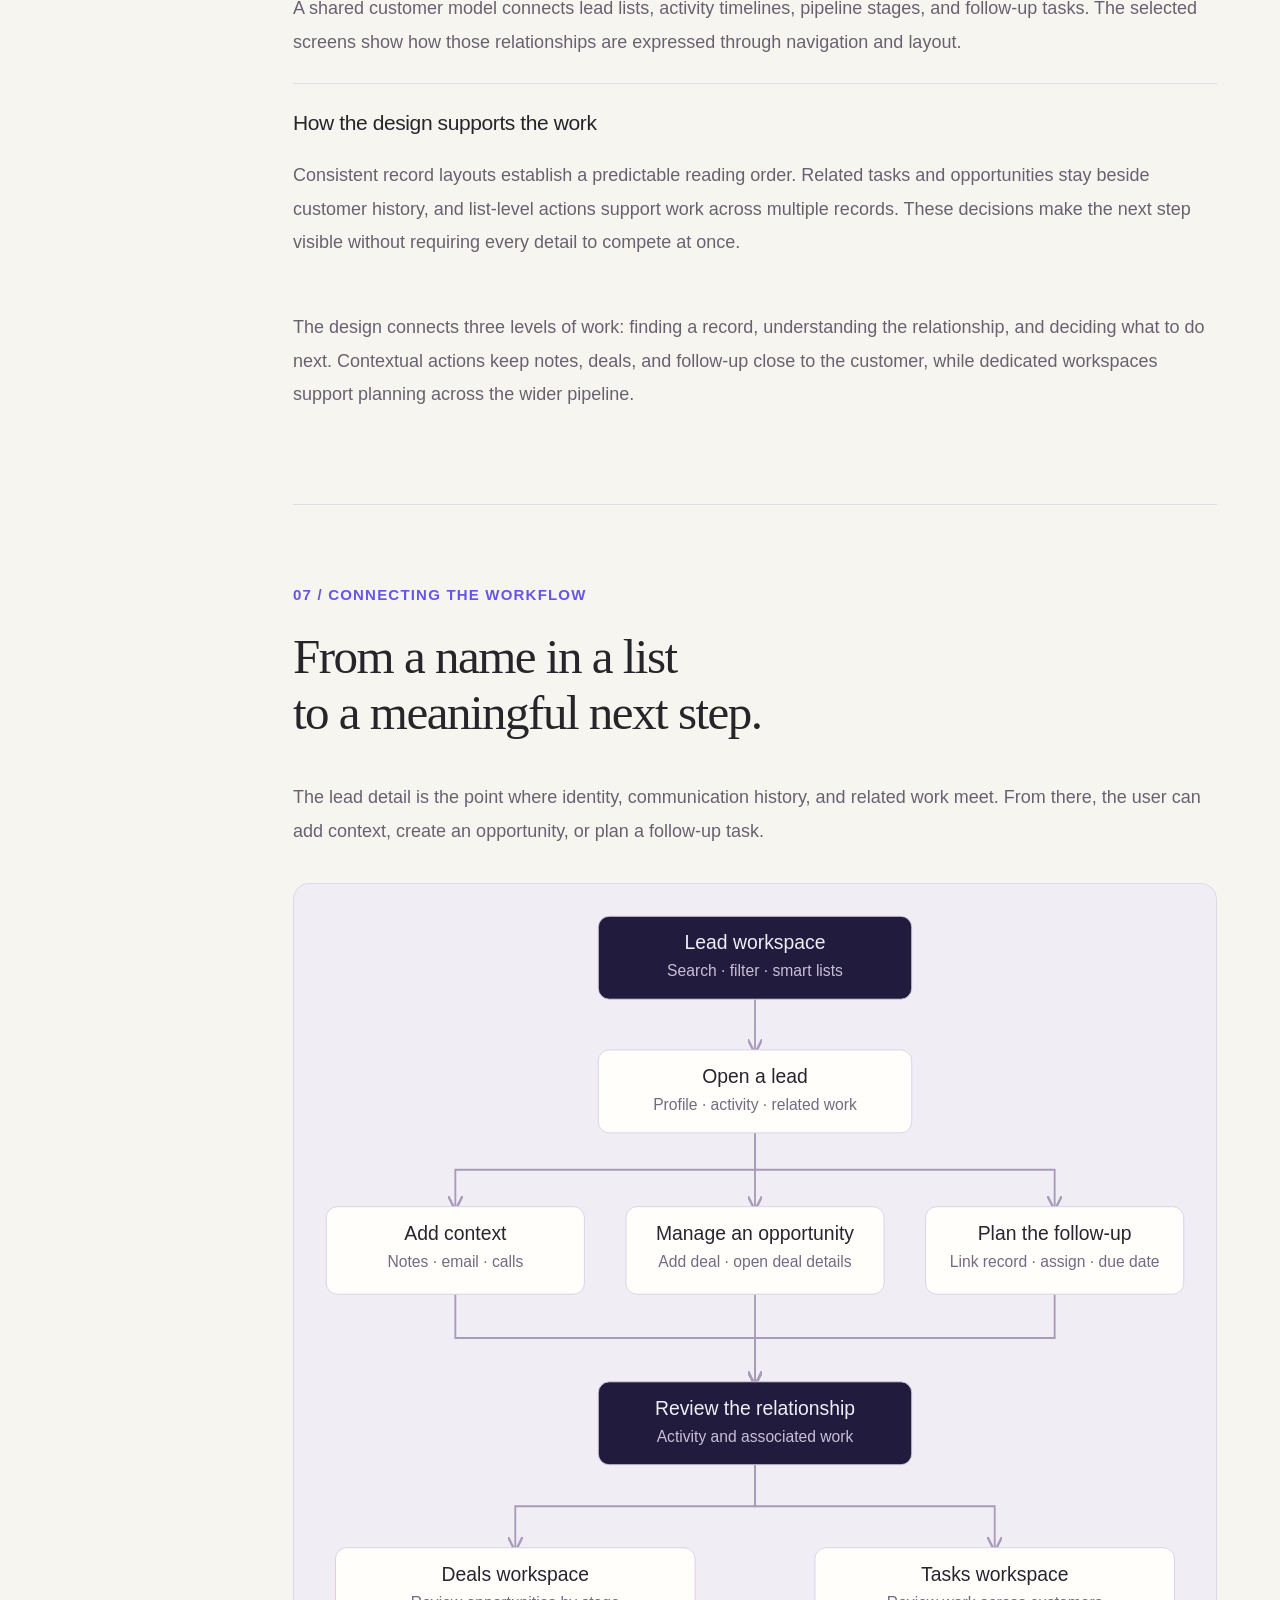
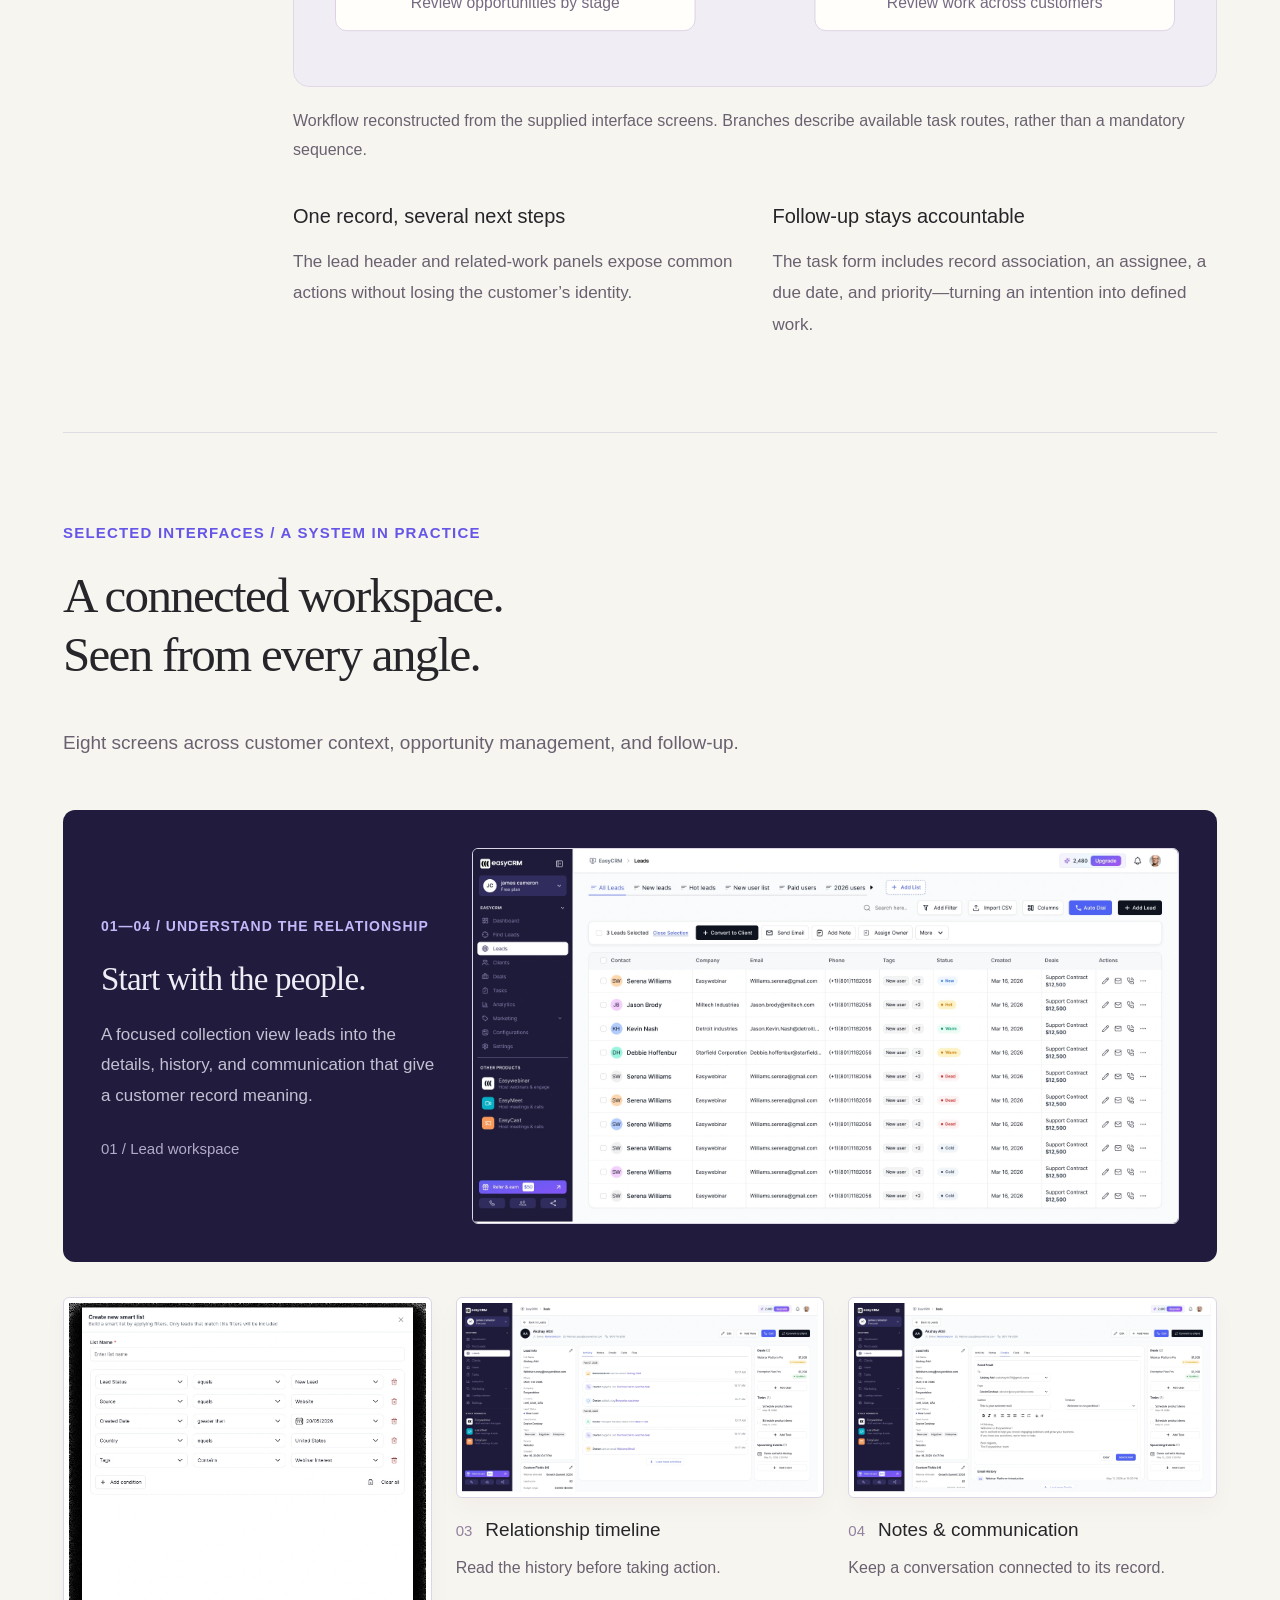
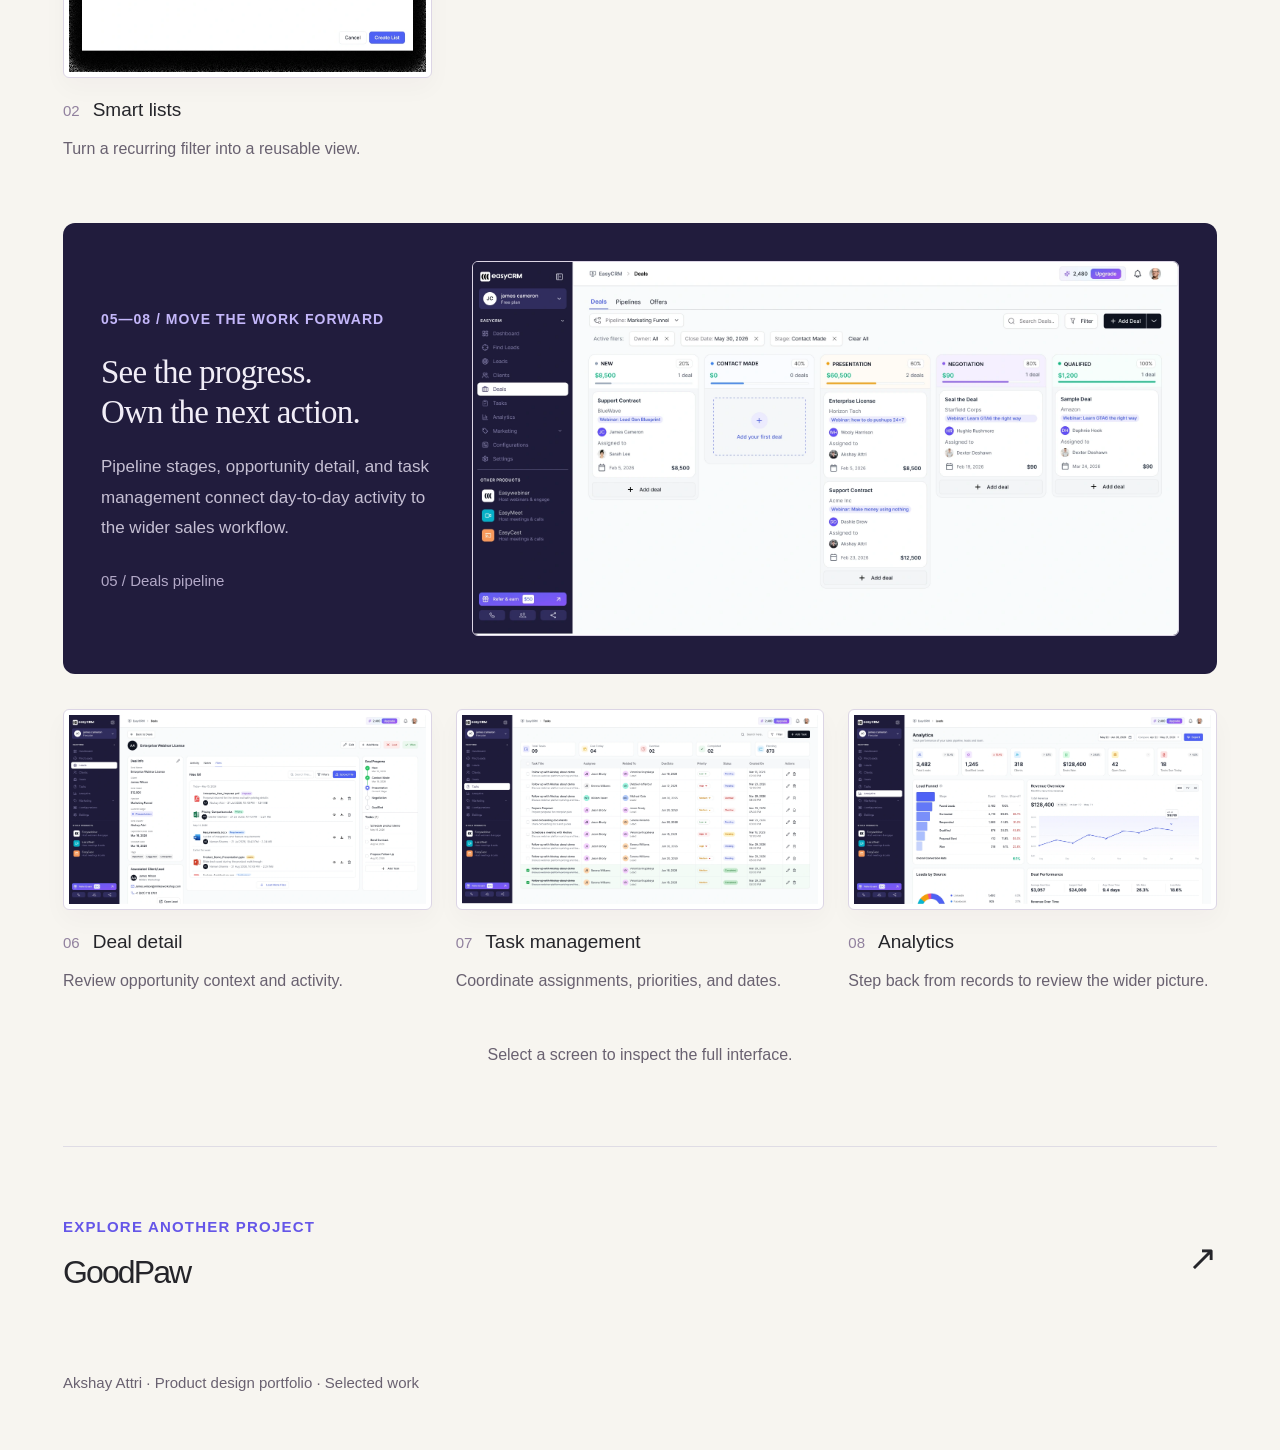
==== commit a73fc848: "Update portfolio case studies, screen showcases, and project order" ====
--- a/easycrm.html
+++ b/easycrm.html
@@ -1 +1,3 @@
-<!doctype html><html lang="en"><head><meta charset="utf-8"><meta name="viewport" content="width=device-width,initial-scale=1"><title>EasyCRM — Akshay Attri</title><meta name="description" content="A product design case study covering workflows, design decisions, and UI foundations for EasyCRM."><link rel="stylesheet" href="case-studies.css"></head><body class="crm"><header><nav><a class="brand" href="index.html">Akshay Attri</a><div class="links"><a href="index.html#work">Work</a><a href="index.html#about">About</a><a href="index.html#contact">Let’s talk ↗</a></div></nav></header><section class="hero"><div class="wrap"><div class="hero-grid"><div><span class="tag">EasyCRM / Product design</span><h1>Relationships.<br>In context.</h1><p class="lead">Connecting people, conversations, and the next step in a customer relationship.</p></div><div class="hero-image"><button class="shot" aria-label="Enlarge EasyCRM deals pipeline"><img src="assets/easycrm-hero.webp" alt="EasyCRM deals pipeline" loading="lazy"></button></div></div><div class="meta"><div><span>Product</span>Customer relationship management</div><div><span>My discipline</span>UI/UX · Product design</div><div><span>Selected scope</span>Leads · Deals · Tasks · Analytics</div></div></div></section><div class="wrap"><div class="body-grid"><aside class="contents"><a href="#brief">01 / The brief</a><a href="#understand">02 / Understanding</a><a href="#model">03 / Relationship model</a><a href="#workflow">04 / Workflow decisions</a><a href="#foundations">05 / Visual system</a><a href="#delivery">06 / Reflection</a></aside><article><section class="section" id="brief"><div class="index-title"><span>01</span><h2>The record is only<br>the beginning.</h2></div><p class="lead">A CRM needs to help people interpret a relationship, not simply store it.</p><p>My challenge was to connect overview-level work—scanning leads, reviewing a pipeline, and planning tasks—with the details of an individual customer. I used a consistent structure for moving from a collection to a record and then to the next action.</p><div class="case-note" style="margin-top:35px"><span class="tag">The design question</span><h3 style="margin-top:20px">How do I make dense customer information feel actionable?</h3><p style="margin-bottom:0">Give different information different jobs: identification, history, progress, and follow-up.</p></div></section><section class="section line" id="understand"><div class="index-title"><span>02</span><h2>Understand the work<br>behind the data.</h2></div><div class="research"><span class="tag">Research · Evidence to complete</span><h3>User research was part of my process.</h3><p>The specific methods, participants, and findings for EasyCRM still need to be documented here. The design observations below are drawn from the supplied screens, not presented as research findings.</p><details><summary>Research evidence to add</summary><ul><li>Which method I used, who participated, and the task or question I investigated.</li><li>The recurring problem I observed, supported by an anonymized note or artifact.</li><li>How that evidence changed a flow, layout, or interaction.</li></ul></details></div><h3 style="margin-top:35px">Workflow questions the design addresses</h3><div class="journey"><div class="journey-item"><span>01</span><b>Which lead needs attention?</b><small>List structure, filters, ownership, and status.</small></div><div class="journey-item"><span>02</span><b>What has happened so far?</b><small>Profile information and chronological activity.</small></div><div class="journey-item"><span>03</span><b>What should happen next?</b><small>Related deals, upcoming tasks, and contextual actions.</small></div></div><p class="note" style="margin-top:25px">These questions are an analysis of the supplied interface, not quotations or findings attributed to research participants.</p></section><section class="section line" id="model"><div class="index-title"><span>03</span><h2>One relationship.<br>Three layers of context.</h2></div><div class="screen"><button class="shot" aria-label="Enlarge Lead detail with profile, activity, and related work"><img src="assets/easycrm-1.webp" alt="Lead detail with profile, activity, and related work" loading="lazy"></button></div><div class="three-zone"><div><b>Identity</b><p>Who this person is, who owns the relationship, and where it came from.</p></div><div><b>History</b><p>What happened across emails, calls, notes, and updates.</p></div><div><b>Next action</b><p>Deals, tasks, and events connected to the record.</p></div></div><p>I gave the activity timeline the largest region because it carries the evolving relationship. Stable profile information sits to the left; related work sits to the right. This separates reading history from deciding what to do next.</p></section><section class="section line" id="workflow"><div class="index-title"><span>04</span><h2>Different views.<br>Different decisions.</h2></div><div class="screen"><button class="shot" aria-label="Enlarge EasyCRM lead table"><img src="assets/easycrm-0.webp" alt="EasyCRM lead table" loading="lazy"></button></div><div class="crm-ledger"><div><h3>Table for comparison</h3><p>I used aligned columns for lead identity, ownership, and status. This supports scanning across records; search and filtering stay above the collection.</p></div><div><h3>Board for progression</h3><p>Deals are grouped by stage, making progress spatial. Cards repeat the same information pattern so the pipeline remains readable as opportunities accumulate.</p></div><div><h3>Tasks for commitment</h3><p>A dedicated task workspace supports planning across customers. Record-level tasks preserve the link between follow-up and the relationship.</p></div></div><div style="margin-top:45px"><div class="screen"><button class="shot" aria-label="Enlarge EasyCRM task management workspace"><img src="assets/easycrm-3.webp" alt="EasyCRM task management workspace" loading="lazy"></button></div></div><div class="case-note" style="margin-top:35px"><span class="tag">The tradeoff</span><h3 style="margin-top:15px">Density versus confidence.</h3><p style="margin:0">Compact tables support comparison but demand consistent alignment and clear states. The design uses neutral surfaces, restrained status color, and record detail pages to manage that tension.</p></div></section><section class="section line" id="foundations"><div class="index-title"><span>05</span><h2>The visual system:<br>quiet, precise, repeatable.</h2></div><div class="foundation"><span class="tag">Color architecture</span><div class="palette"><div class="swatch"><i style="--c:#1E1B3A"></i><b>Navigation</b><small>#1E1B3A</small></div><div class="swatch"><i style="--c:#6556F4"></i><b>Primary action</b><small>#6556F4</small></div><div class="swatch"><i style="--c:#F8F9FB"></i><b>Canvas</b><small>#F8F9FB</small></div><div class="swatch"><i style="--c:#FFFFFF"></i><b>Surface</b><small>#FFFFFF</small></div></div><p>Deep aubergine establishes the navigation shell. Violet carries interactive emphasis, while white cards and pale canvas tones support dense customer information.</p><div class="type-show"><div><div class="aa">Aa</div><p>Neutral sans-serif typography<br>Exact family requires the source design file.</p></div><div class="type-lines"><div style="font-size:26px;font-weight:600">A clear hierarchy.<small>PAGE TITLE / STRONG EMPHASIS</small></div><div style="font-size:17px;font-weight:600">Section heading<small>GROUPING / WAYFINDING</small></div><div style="font-size:16px">Readable interface text<small>BODY / LABELS / SUPPORTING METADATA</small></div></div></div><div class="components" aria-label="Reconstructed component specimens"><span class="demo-primary">Add lead</span><span class="demo-secondary">Add note</span><span class="chip">Active</span><span class="toggle"></span></div><p class="note">Palette values are sampled or visually approximated from screenshots. Typography and component specimens reconstruct the visible system; they are not an export of the original Figma tokens.</p></div><div class="two" style="margin-top:45px"><div><h3>Cards as units of work.</h3><p>Pipeline cards use a repeated anatomy so each opportunity can be recognized within a larger board. Column grouping carries the workflow stage; the card carries the individual deal.</p></div><div class="ui-crop"><img loading="lazy" src="assets/easycrm-detail-0.webp" alt="Actual EasyCRM pipeline card detail"></div></div></section><section class="section line" id="delivery"><div class="index-title"><span>06</span><h2>From scattered details<br>to a working picture.</h2></div><div class="deliver"><h3>What the design delivers</h3><p>A shared customer model connects lead lists, activity timelines, pipeline stages, and follow-up tasks. The selected screens show how those relationships are expressed through navigation and layout.</p></div><div class="deliver"><h3>Validation & impact</h3><p>Final interfaces are shown here. Usability results, iteration records, and post-release metrics have not yet been supplied, so no performance improvement is claimed.</p></div><p class="note" style="margin-top:25px">The remaining historical evidence is specific: research synthesis, early flow diagrams, rejected options, iteration records, handoff details, and validation findings. These should come from your work rather than be recreated as facts.</p></section></article></div><a class="end" href="goodpaw.html"><div><span class="tag">Explore another project</span><h2>GoodPaw</h2></div><span class="arr">↗</span></a><p class="footer-note">Akshay Attri · Product design portfolio · Selected work</p></div><dialog id="lightbox"><button class="close" aria-label="Close enlarged screen">×</button><img alt="Enlarged product screen"></dialog><script>const b=document.querySelector('dialog');document.querySelectorAll('.shot').forEach(s=>s.onclick=()=>{b.querySelector('img').src=s.querySelector('img').src;b.querySelector('img').alt=s.querySelector('img').alt;b.showModal();document.body.style.overflow='hidden'});function closeBox(){b.close();document.body.style.overflow=''}b.querySelector('.close').onclick=closeBox;b.onclick=e=>{if(e.target===b)closeBox()};b.onclose=()=>document.body.style.overflow='';</script></body></html>+<!doctype html><html lang="en"><head><meta charset="utf-8"><meta name="viewport" content="width=device-width,initial-scale=1"><title>EasyCRM — Akshay Attri</title><meta name="description" content="A product design case study covering workflows, design decisions, and UI foundations for EasyCRM."><link rel="stylesheet" href="case-studies.css"><style>
+.design-conclusion{font-size:18px;line-height:1.85;margin-top:28px}.crm-flow-section h2{margin-top:20px}.flow-open{display:block;width:100%;padding:0;border:1px solid #e0d8e7;border-radius:16px;overflow:hidden;background:#f1edf5;cursor:zoom-in;margin:35px 0 20px}.flow-open img{display:block;width:100%;height:auto}.flow-caption{font-size:16px;line-height:1.8;color:#696170}.flow-decisions{display:grid;grid-template-columns:1fr 1fr;gap:35px;margin-top:35px}.flow-decisions strong{font-size:20px;font-weight:500}.flow-decisions p{font-size:17px;margin-top:14px}.crm-screen-collection{padding:85px 0 60px}.crm-collection-intro{max-width:750px;margin-bottom:45px}.crm-collection-intro h2{font-family:Georgia,serif;font-weight:400;letter-spacing:-1.7px;line-height:1.2;margin-top:20px}.crm-collection-intro p{font-size:19px}.crm-gallery-feature{display:grid;grid-template-columns:1fr 2.1fr;gap:35px;padding:38px;background:#211c3d;color:#f1edf7;border-radius:12px;align-items:center;margin-top:50px}.crm-feature-copy .tag{color:#c4b7fa;font-size:14px;letter-spacing:1px}.crm-feature-copy h3{font-family:Georgia,serif;font-size:33px;line-height:1.2;letter-spacing:-.8px;font-weight:400;margin:20px 0}.crm-feature-copy p{font-size:17px;color:#c5bfd3;line-height:1.8}.crm-image-index{display:block;font-size:15px;color:#b3a9c8;margin-top:25px}.crm-gallery-feature .image-open,.crm-gallery-tile .image-open{display:block;width:100%;padding:0;border:1px solid #dcd5e5;background:#fff;border-radius:6px;cursor:zoom-in;overflow:hidden}.crm-gallery-feature img,.crm-gallery-tile img{display:block;width:100%;height:auto}.crm-gallery-trio{display:grid;grid-template-columns:repeat(3,minmax(0,1fr));gap:24px;padding:35px 0 10px}.crm-gallery-tile{margin:0;min-width:0}.crm-gallery-tile .image-open{padding:5px;background:#fff;box-shadow:0 10px 25px #30233c08}.crm-gallery-tile figcaption{display:flex;gap:13px;align-items:baseline;margin-top:18px}.crm-gallery-tile figcaption span{font-size:15px;color:#91819e}.crm-gallery-tile figcaption strong{font-size:19px;line-height:1.5;font-weight:500}.crm-gallery-tile>p{font-size:16px;line-height:1.75;margin:10px 0 0;color:#696170}.crm-gallery-hint{font-size:16px;text-align:center;color:#696170;margin-top:35px}@media(max-width:800px){.flow-decisions{grid-template-columns:1fr;gap:18px}.crm-screen-collection{padding:60px 0 45px}.crm-gallery-feature{grid-template-columns:1fr;padding:25px;gap:25px;margin-top:30px}.crm-feature-copy h3{font-size:30px}.crm-gallery-trio{grid-template-columns:1fr;gap:30px}.crm-gallery-tile figcaption strong{font-size:21px}.crm-gallery-tile>p{font-size:18px}.crm-image-index{margin-top:15px}.crm-collection-intro p{font-size:18px}.flow-caption{font-size:16px}}
+</style></head><body class="crm"><header><nav><a class="brand" href="index.html">Akshay Attri</a><div class="links"><a href="index.html#work">Work</a><a href="index.html#about">About</a><a href="index.html#contact">Let’s talk ↗</a></div></nav></header><section class="hero"><div class="wrap"><div class="hero-grid"><div><span class="tag">EasyCRM / Product design</span><h1>Relationships.<br>In context.</h1><p class="lead">Connecting people, conversations, and the next step in a customer relationship.</p></div><div class="hero-image"><button class="shot" aria-label="Enlarge EasyCRM deals pipeline"><img src="assets/easycrm-hero.webp" alt="EasyCRM deals pipeline" loading="lazy"></button></div></div><div class="meta"><div><span>Product</span>Customer relationship management</div><div><span>My discipline</span>UI/UX · Product design</div><div><span>Selected scope</span>Leads · Deals · Tasks · Analytics</div></div></div></section><div class="wrap"><div class="body-grid"><aside class="contents"><a href="#brief">01 / The brief</a><a href="#understand">02 / Understanding</a><a href="#model">03 / Relationship model</a><a href="#workflow">04 / Workflow decisions</a><a href="#foundations">05 / Visual system</a><a href="#delivery">06 / Reflection</a><a href="#user-flow">07 / User flow</a></aside><article><section class="section" id="brief"><div class="index-title"><span>01</span><h2>The record is only<br>the beginning.</h2></div><p class="lead">A CRM needs to help people interpret a relationship, not simply store it.</p><p>My challenge was to connect overview-level work—scanning leads, reviewing a pipeline, and planning tasks—with the details of an individual customer. I used a consistent structure for moving from a collection to a record and then to the next action.</p><div class="case-note" style="margin-top:35px"><span class="tag">The design question</span><h3 style="margin-top:20px">How do I make dense customer information feel actionable?</h3><p style="margin-bottom:0">Give different information different jobs: identification, history, progress, and follow-up.</p></div></section><section class="section line" id="understand"><div class="index-title"><span>02</span><h2>Understand the work<br>behind the data.</h2></div><div class="research"><span class="tag">Workflow analysis</span><h3>Start with the decisions people need to make.</h3><p>The interface centers on three practical questions: which relationship needs attention, what has happened so far, and what should happen next. These questions connect the collection view, customer timeline, and follow-up actions into one coherent experience.</p></div><h3 style="margin-top:35px">Workflow questions the design addresses</h3><div class="journey"><div class="journey-item"><span>01</span><b>Which lead needs attention?</b><small>List structure, filters, ownership, and status.</small></div><div class="journey-item"><span>02</span><b>What has happened so far?</b><small>Profile information and chronological activity.</small></div><div class="journey-item"><span>03</span><b>What should happen next?</b><small>Related deals, upcoming tasks, and contextual actions.</small></div></div><p class="note" style="margin-top:25px">The list supports prioritization, the timeline provides context, and related actions turn that context into the next step.</p></section><section class="section line" id="model"><div class="index-title"><span>03</span><h2>One relationship.<br>Three layers of context.</h2></div><div class="screen"><button class="shot" aria-label="Enlarge Lead detail with profile, activity, and related work"><img src="assets/easycrm-1.webp" alt="Lead detail with profile, activity, and related work" loading="lazy"></button></div><div class="three-zone"><div><b>Identity</b><p>Who this person is, who owns the relationship, and where it came from.</p></div><div><b>History</b><p>What happened across emails, calls, notes, and updates.</p></div><div><b>Next action</b><p>Deals, tasks, and events connected to the record.</p></div></div><p>I gave the activity timeline the largest region because it carries the evolving relationship. Stable profile information sits to the left; related work sits to the right. This separates reading history from deciding what to do next.</p></section><section class="section line" id="workflow"><div class="index-title"><span>04</span><h2>Different views.<br>Different decisions.</h2></div><div class="screen"><button class="shot" aria-label="Enlarge EasyCRM lead table"><img src="assets/easycrm-0.webp" alt="EasyCRM lead table" loading="lazy"></button></div><div class="crm-ledger"><div><h3>Table for comparison</h3><p>I used aligned columns for lead identity, ownership, and status. This supports scanning across records; search and filtering stay above the collection.</p></div><div><h3>Board for progression</h3><p>Deals are grouped by stage, making progress spatial. Cards repeat the same information pattern so the pipeline remains readable as opportunities accumulate.</p></div><div><h3>Tasks for commitment</h3><p>A dedicated task workspace supports planning across customers. Record-level tasks preserve the link between follow-up and the relationship.</p></div></div><div style="margin-top:45px"><div class="screen"><button class="shot" aria-label="Enlarge EasyCRM task management workspace"><img src="assets/easycrm-3.webp" alt="EasyCRM task management workspace" loading="lazy"></button></div></div><div class="case-note" style="margin-top:35px"><span class="tag">The tradeoff</span><h3 style="margin-top:15px">Density versus confidence.</h3><p style="margin:0">Compact tables support comparison but demand consistent alignment and clear states. The design uses neutral surfaces, restrained status color, and record detail pages to manage that tension.</p></div></section><section class="section line" id="foundations"><div class="index-title"><span>05</span><h2>The visual system:<br>quiet, precise, repeatable.</h2></div><div class="foundation"><span class="tag">Color architecture</span><div class="palette"><div class="swatch"><i style="--c:#1E1B3A"></i><b>Navigation</b><small>#1E1B3A</small></div><div class="swatch"><i style="--c:#6556F4"></i><b>Primary action</b><small>#6556F4</small></div><div class="swatch"><i style="--c:#F8F9FB"></i><b>Canvas</b><small>#F8F9FB</small></div><div class="swatch"><i style="--c:#FFFFFF"></i><b>Surface</b><small>#FFFFFF</small></div></div><p>Deep aubergine establishes the navigation shell. Violet carries interactive emphasis, while white cards and pale canvas tones support dense customer information.</p><div class="type-show"><div><div class="aa">Aa</div><p>Neutral sans-serif typography<br>Exact family requires the source design file.</p></div><div class="type-lines"><div style="font-size:26px;font-weight:600">A clear hierarchy.<small>PAGE TITLE / STRONG EMPHASIS</small></div><div style="font-size:17px;font-weight:600">Section heading<small>GROUPING / WAYFINDING</small></div><div style="font-size:16px">Readable interface text<small>BODY / LABELS / SUPPORTING METADATA</small></div></div></div><div class="components" aria-label="Reconstructed component specimens"><span class="demo-primary">Add lead</span><span class="demo-secondary">Add note</span><span class="chip">Active</span><span class="toggle"></span></div><p class="note">Palette values are sampled or visually approximated from screenshots. Typography and component specimens reconstruct the visible system; they are not an export of the original Figma tokens.</p></div><div class="two" style="margin-top:45px"><div><h3>Cards as units of work.</h3><p>Pipeline cards use a repeated anatomy so each opportunity can be recognized within a larger board. Column grouping carries the workflow stage; the card carries the individual deal.</p></div><div class="ui-crop"><img loading="lazy" src="assets/easycrm-detail-0.webp" alt="Actual EasyCRM pipeline card detail"></div></div></section><section class="section line" id="delivery"><div class="index-title"><span>06</span><h2>From scattered details<br>to a working picture.</h2></div><div class="deliver"><h3>What the design delivers</h3><p>A shared customer model connects lead lists, activity timelines, pipeline stages, and follow-up tasks. The selected screens show how those relationships are expressed through navigation and layout.</p></div><div class="deliver"><h3>How the design supports the work</h3><p>Consistent record layouts establish a predictable reading order. Related tasks and opportunities stay beside customer history, and list-level actions support work across multiple records. These decisions make the next step visible without requiring every detail to compete at once.</p></div><p class="design-conclusion">The design connects three levels of work: finding a record, understanding the relationship, and deciding what to do next. Contextual actions keep notes, deals, and follow-up close to the customer, while dedicated workspaces support planning across the wider pipeline.</p></section><section class="section line crm-flow-section" id="user-flow"><span class="tag">07 / Connecting the workflow</span><h2>From a name in a list<br>to a meaningful next step.</h2><p>The lead detail is the point where identity, communication history, and related work meet. From there, the user can add context, create an opportunity, or plan a follow-up task.</p><button class="image-open flow-open" aria-label="Enlarge EasyCRM user flow"><img src="assets/easycrm-user-flow.svg" alt="EasyCRM workflow from lead list to record, notes, deals, follow-up tasks, activity review, and dedicated workspaces"></button><p class="flow-caption">Workflow reconstructed from the supplied interface screens. Branches describe available task routes, rather than a mandatory sequence.</p><div class="flow-decisions"><div><strong>One record, several next steps</strong><p>The lead header and related-work panels expose common actions without losing the customer’s identity.</p></div><div><strong>Follow-up stays accountable</strong><p>The task form includes record association, an assignee, a due date, and priority—turning an intention into defined work.</p></div></div></section></article></div><section class="crm-screen-collection line"><div class="crm-collection-intro"><span class="tag">Selected interfaces / A system in practice</span><h2>A connected workspace.<br>Seen from every angle.</h2><p>Eight screens across customer context, opportunity management, and follow-up.</p></div><div class="crm-gallery-feature"><div class="crm-feature-copy"><span class="tag">01—04 / Understand the relationship</span><h3>Start with the people.</h3><p>A focused collection view leads into the details, history, and communication that give a customer record meaning.</p><span class="crm-image-index">01 / Lead workspace</span></div><button class="image-open" aria-label="Enlarge Lead workspace"><img loading="lazy" src="assets/crm-gallery/1.webp" alt="EasyCRM Lead workspace full screen"></button></div><div class="crm-gallery-trio"><figure class="crm-gallery-tile"><button class="image-open" aria-label="Enlarge Smart lists"><img loading="lazy" src="assets/crm-gallery/2.webp" alt="EasyCRM Smart lists full screen"></button><figcaption><span>02</span><strong>Smart lists</strong></figcaption><p>Turn a recurring filter into a reusable view.</p></figure><figure class="crm-gallery-tile"><button class="image-open" aria-label="Enlarge Relationship timeline"><img loading="lazy" src="assets/crm-gallery/3.webp" alt="EasyCRM Relationship timeline full screen"></button><figcaption><span>03</span><strong>Relationship timeline</strong></figcaption><p>Read the history before taking action.</p></figure><figure class="crm-gallery-tile"><button class="image-open" aria-label="Enlarge Notes & communication"><img loading="lazy" src="assets/crm-gallery/4.webp" alt="EasyCRM Notes & communication full screen"></button><figcaption><span>04</span><strong>Notes & communication</strong></figcaption><p>Keep a conversation connected to its record.</p></figure></div><div class="crm-gallery-feature"><div class="crm-feature-copy"><span class="tag">05—08 / Move the work forward</span><h3>See the progress.<br>Own the next action.</h3><p>Pipeline stages, opportunity detail, and task management connect day-to-day activity to the wider sales workflow.</p><span class="crm-image-index">05 / Deals pipeline</span></div><button class="image-open" aria-label="Enlarge Deals pipeline"><img loading="lazy" src="assets/crm-gallery/5.webp" alt="EasyCRM Deals pipeline full screen"></button></div><div class="crm-gallery-trio"><figure class="crm-gallery-tile"><button class="image-open" aria-label="Enlarge Deal detail"><img loading="lazy" src="assets/crm-gallery/6.webp" alt="EasyCRM Deal detail full screen"></button><figcaption><span>06</span><strong>Deal detail</strong></figcaption><p>Review opportunity context and activity.</p></figure><figure class="crm-gallery-tile"><button class="image-open" aria-label="Enlarge Task management"><img loading="lazy" src="assets/crm-gallery/7.webp" alt="EasyCRM Task management full screen"></button><figcaption><span>07</span><strong>Task management</strong></figcaption><p>Coordinate assignments, priorities, and dates.</p></figure><figure class="crm-gallery-tile"><button class="image-open" aria-label="Enlarge Analytics"><img loading="lazy" src="assets/crm-gallery/8.webp" alt="EasyCRM Analytics full screen"></button><figcaption><span>08</span><strong>Analytics</strong></figcaption><p>Step back from records to review the wider picture.</p></figure></div><p class="crm-gallery-hint">Select a screen to inspect the full interface.</p></section><a class="end" href="goodpaw.html"><div><span class="tag">Explore another project</span><h2>GoodPaw</h2></div><span class="arr">↗</span></a><p class="footer-note">Akshay Attri · Product design portfolio · Selected work</p></div><dialog id="lightbox"><button class="close" aria-label="Close enlarged screen">×</button><img alt="Enlarged product screen"></dialog><script>const b=document.querySelector('dialog');document.querySelectorAll('.shot,.image-open').forEach(s=>s.onclick=()=>{b.querySelector('img').src=s.querySelector('img').src;b.querySelector('img').alt=s.querySelector('img').alt;b.showModal();document.body.style.overflow='hidden'});function closeBox(){b.close();document.body.style.overflow=''}b.querySelector('.close').onclick=closeBox;b.onclick=e=>{if(e.target===b)closeBox()};b.onclose=()=>document.body.style.overflow='';</script></body></html>
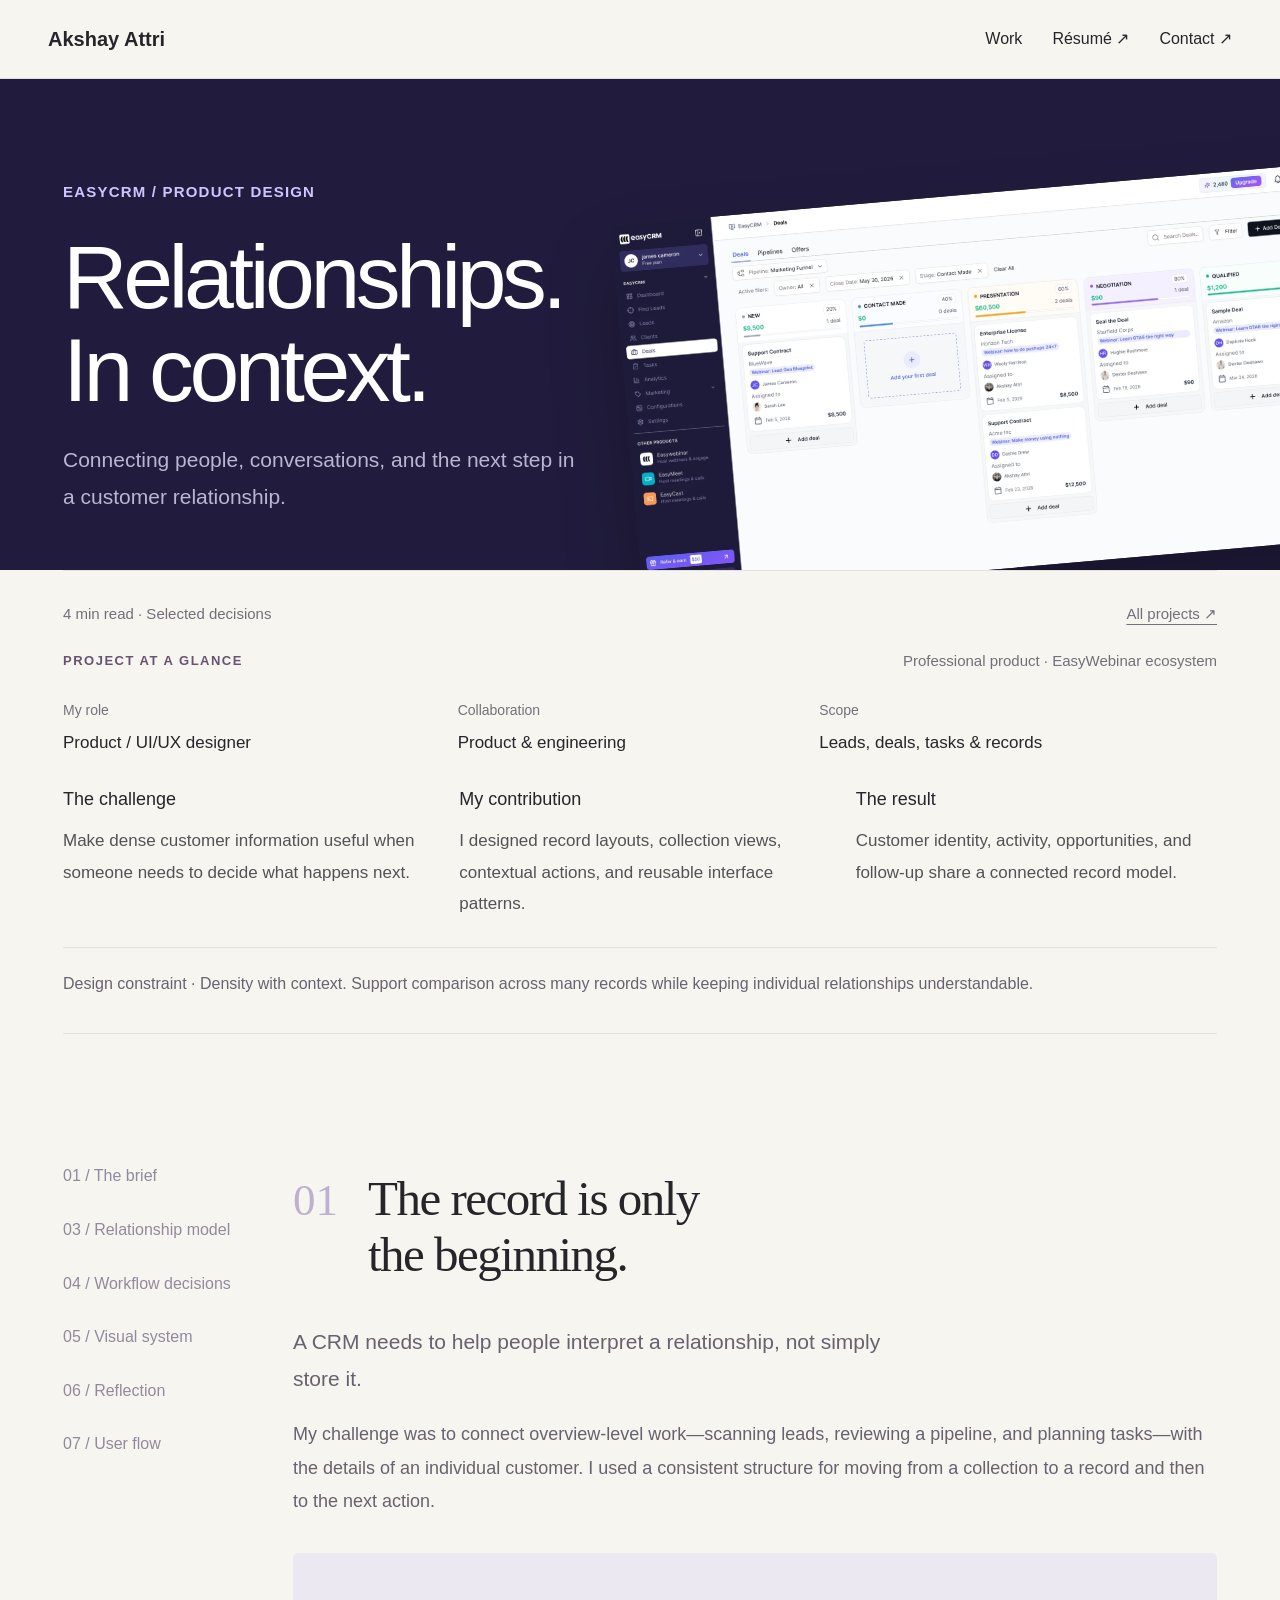
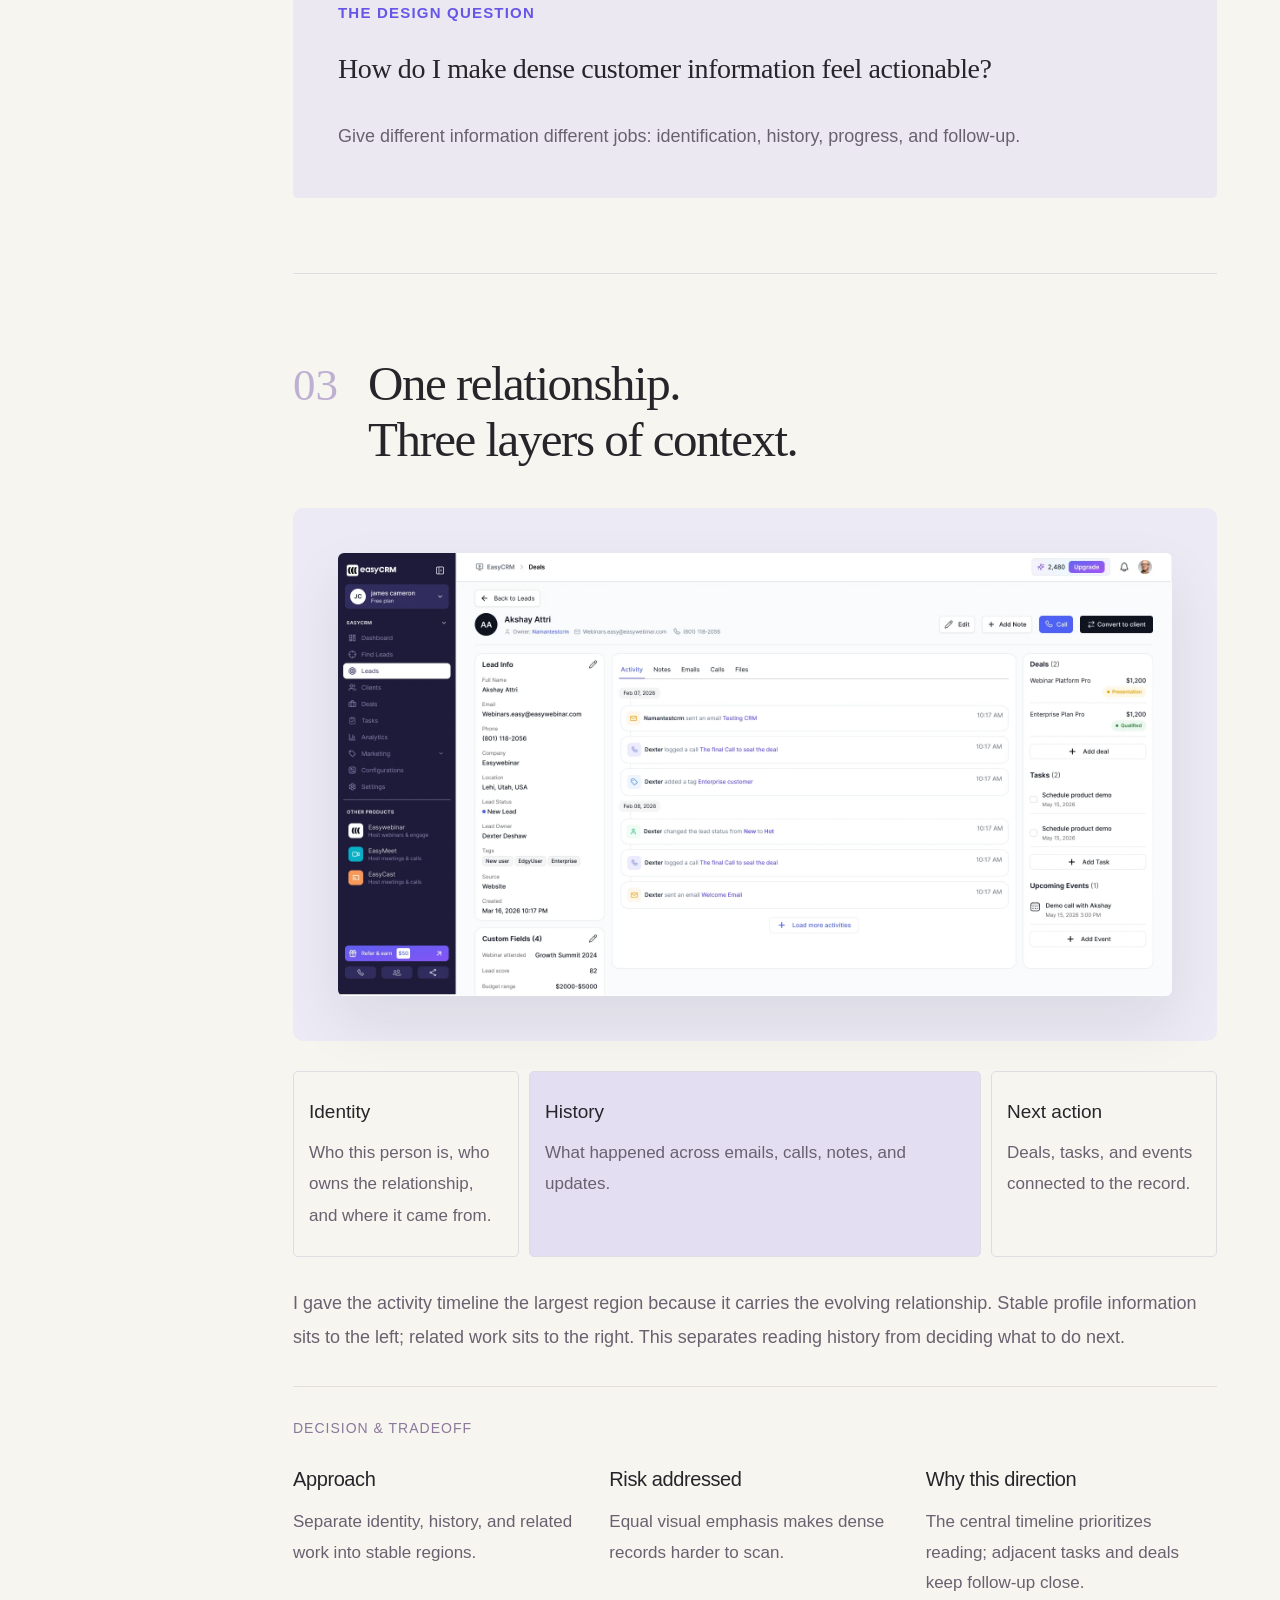
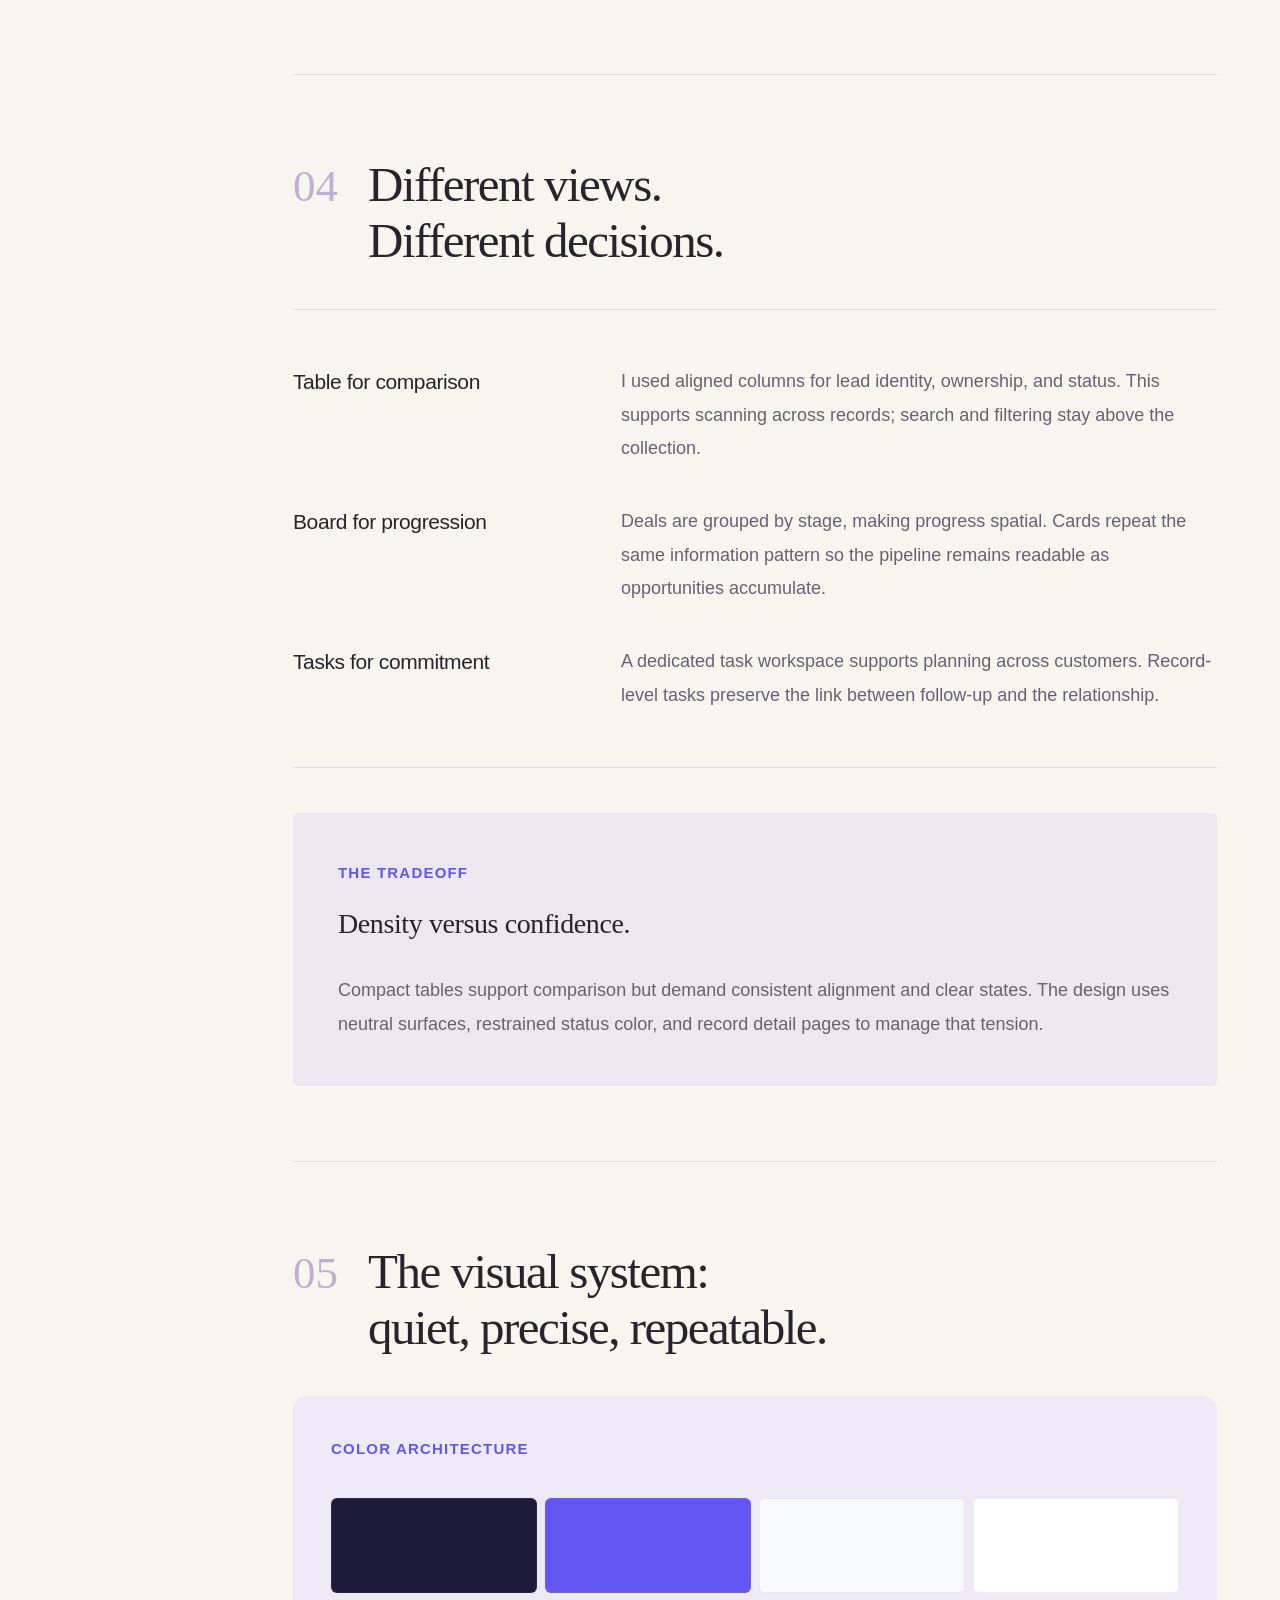
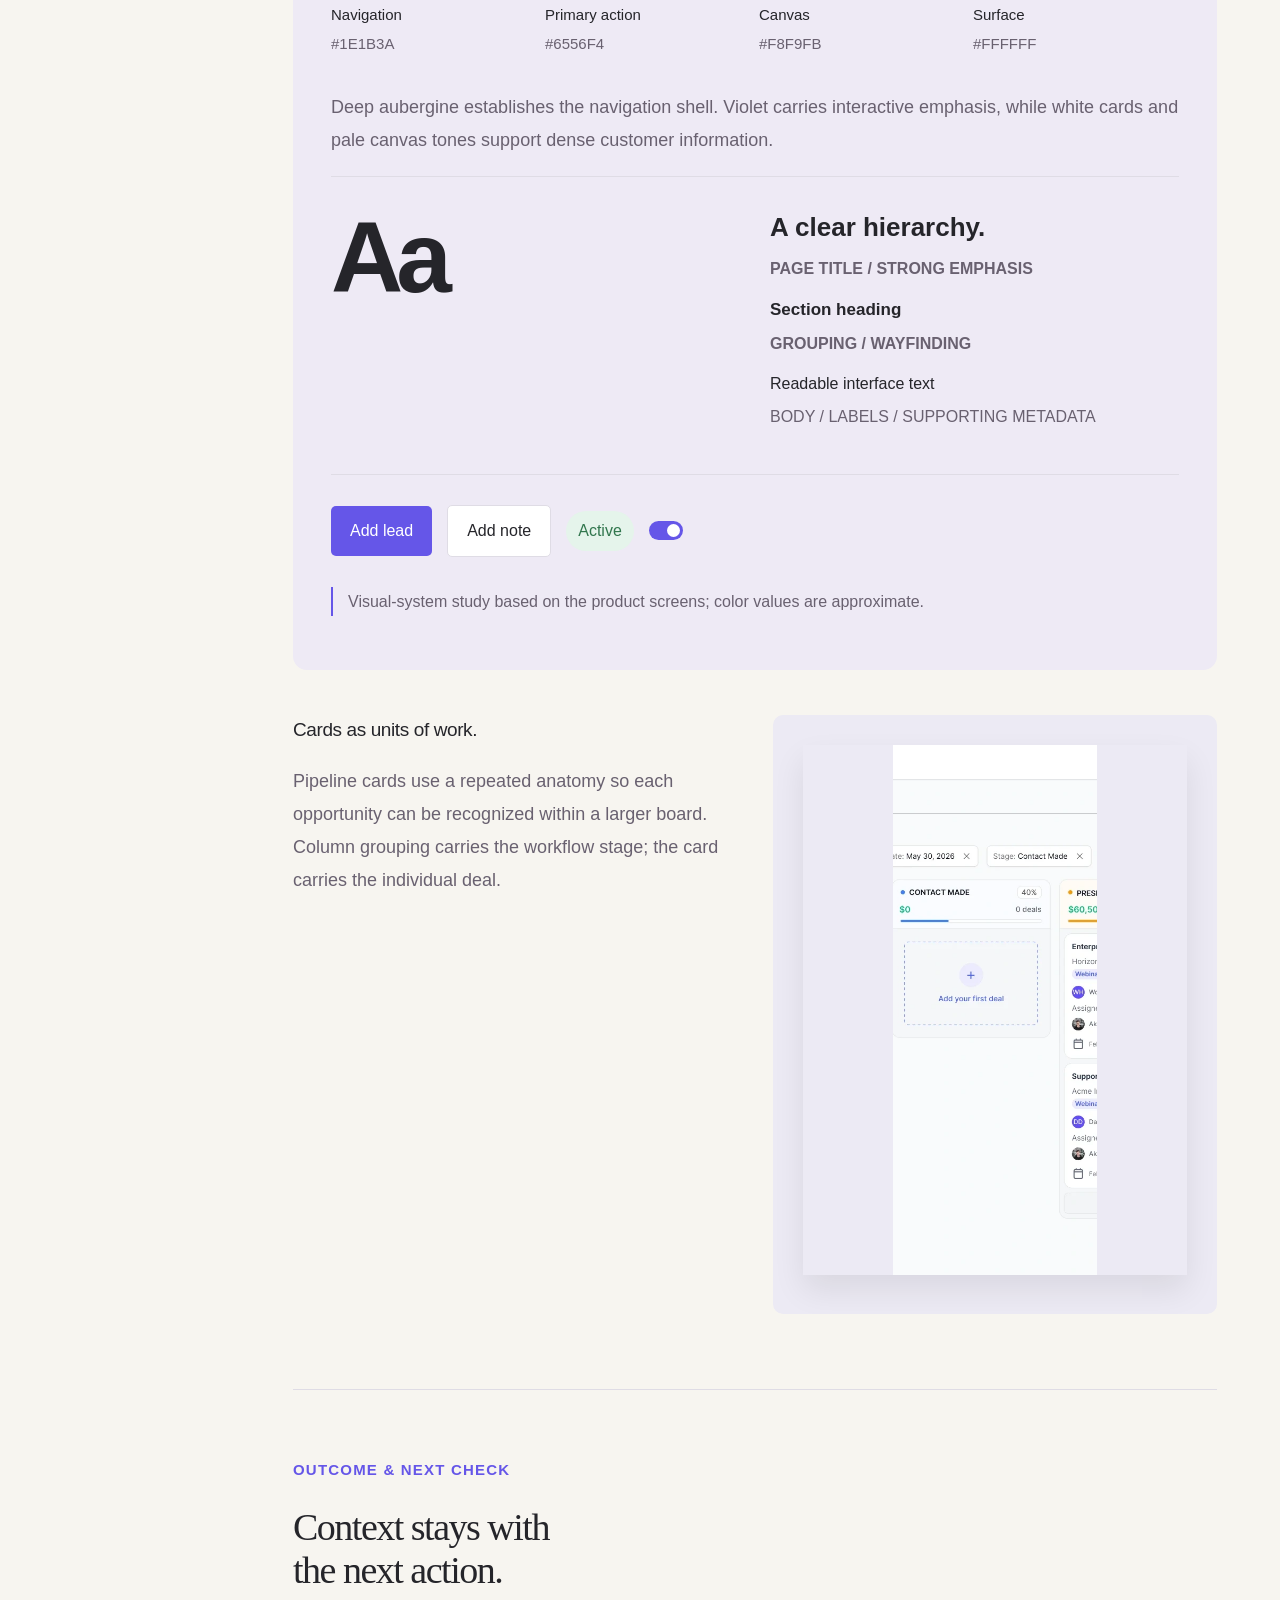
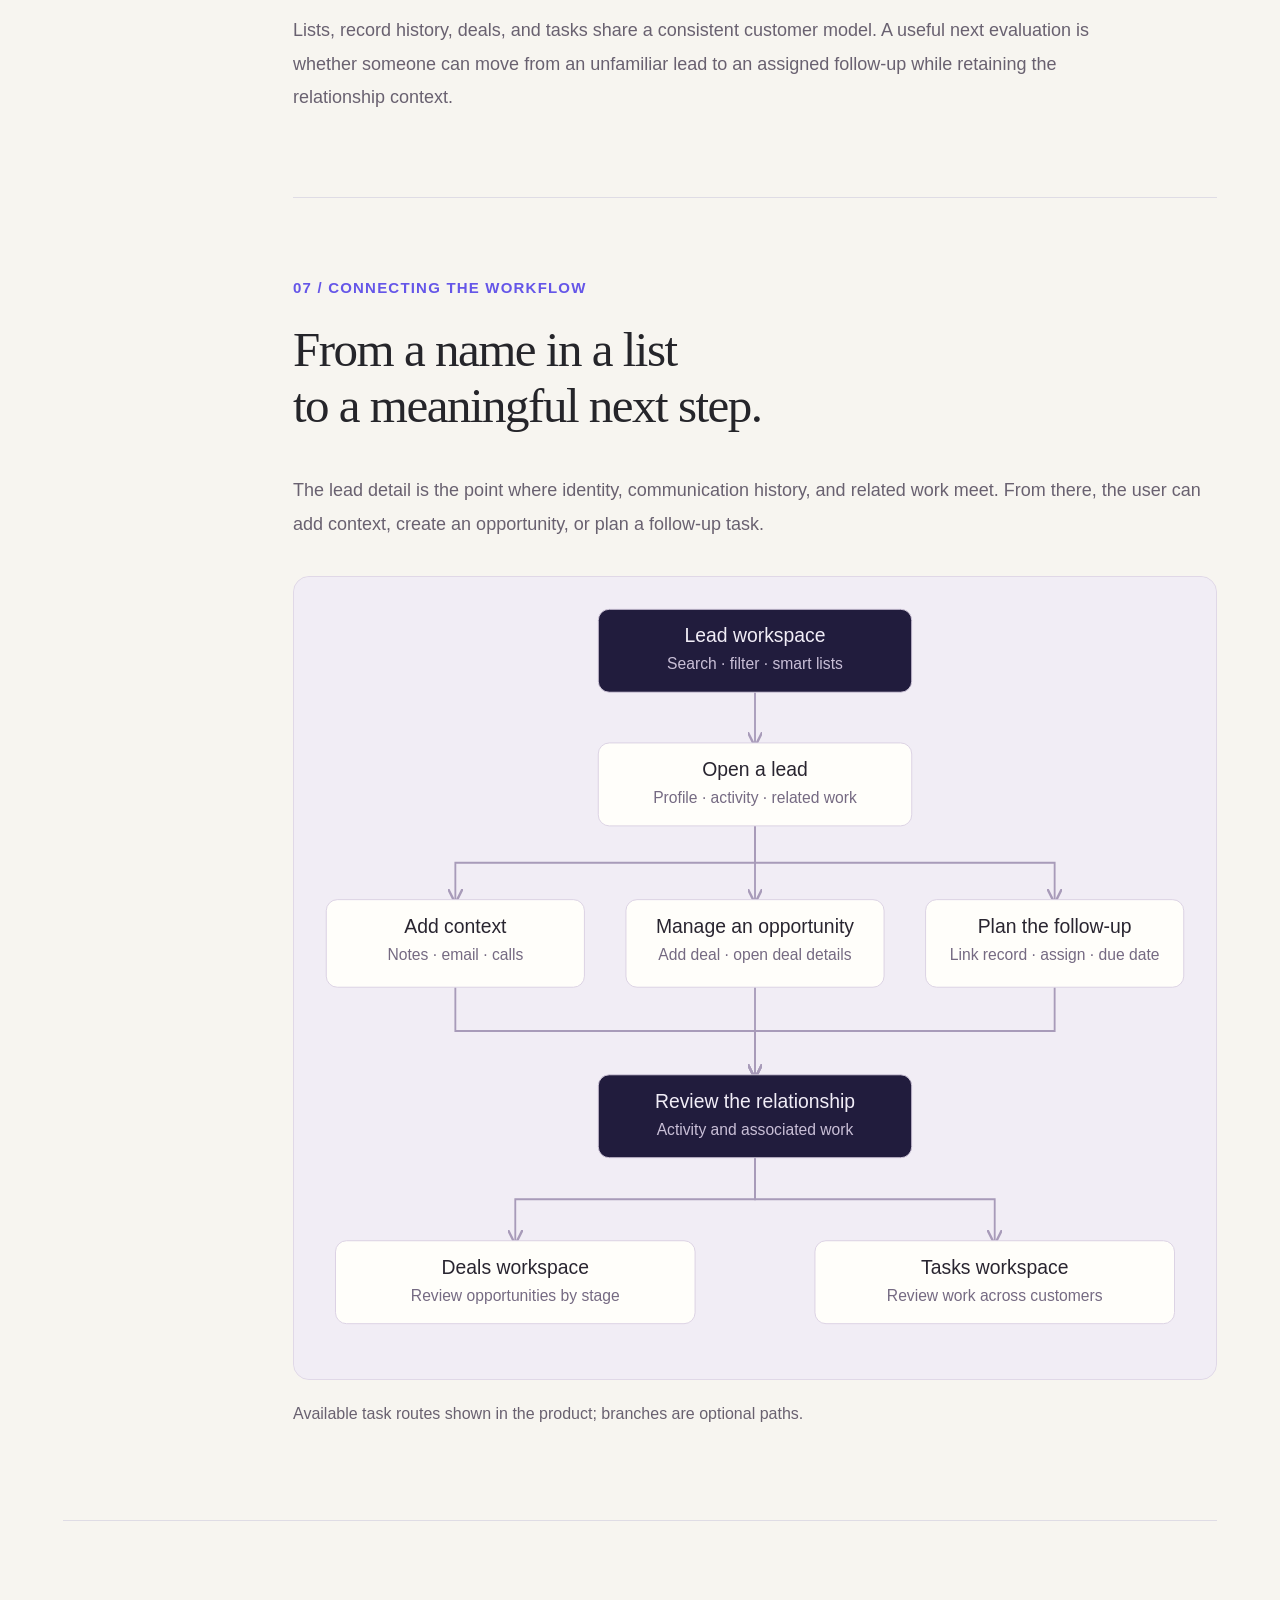
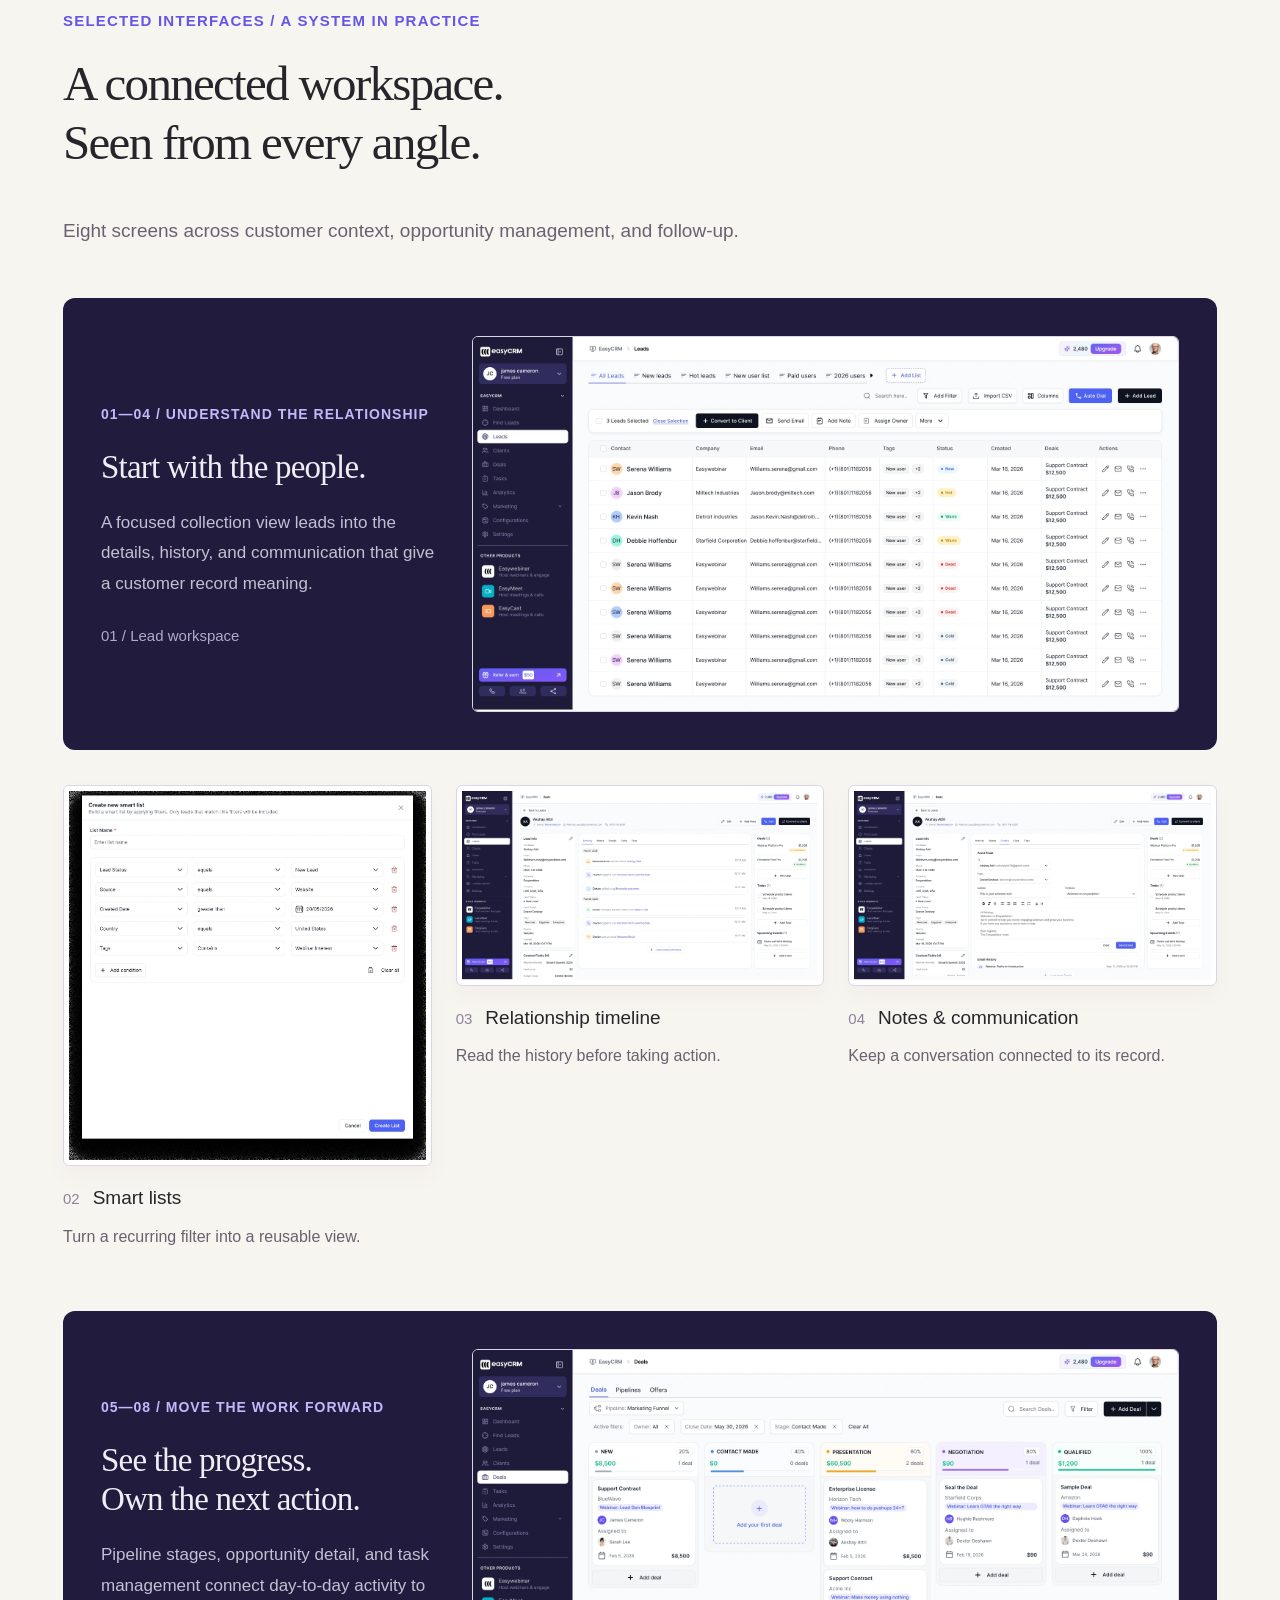
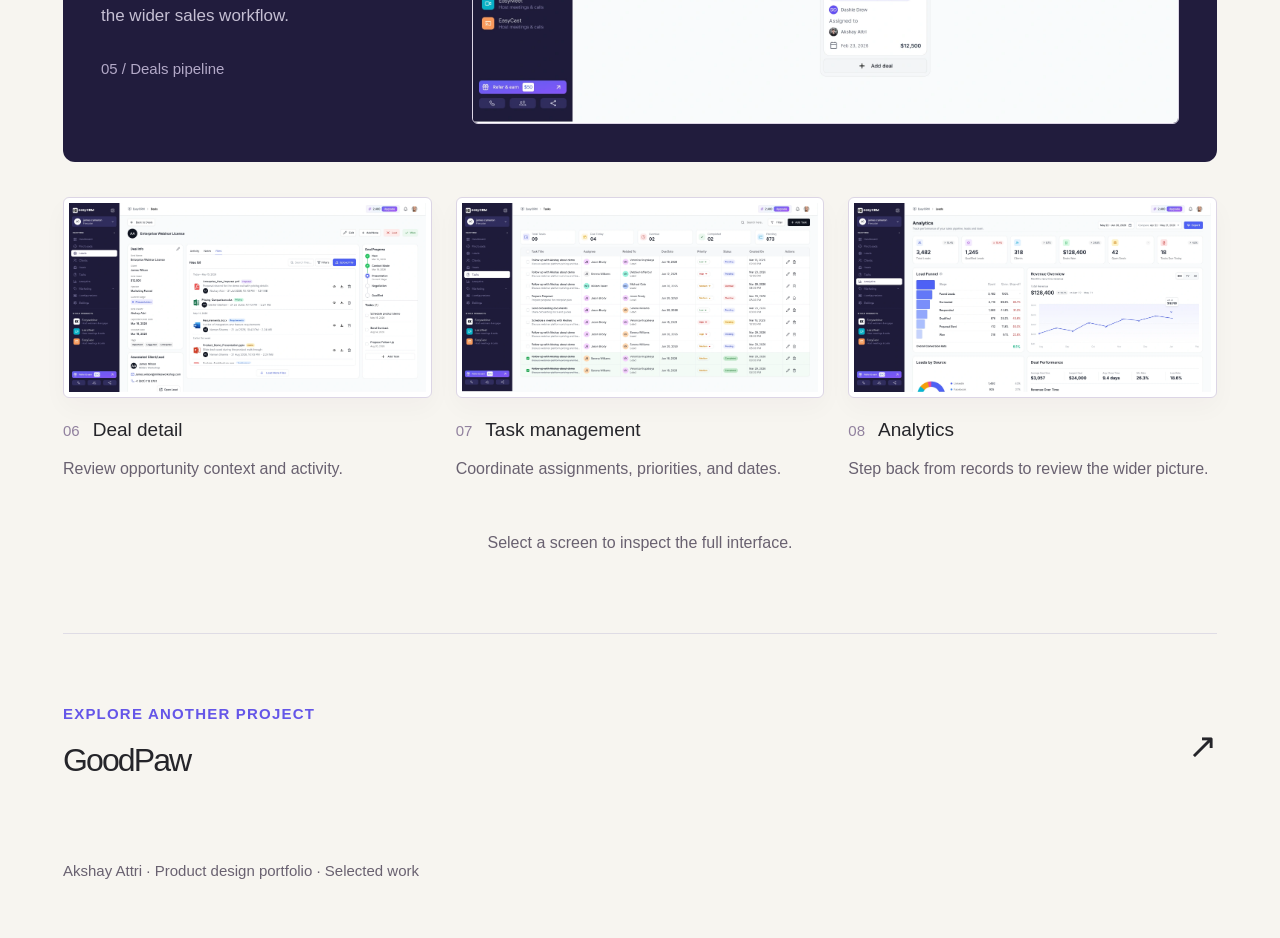
==== commit 63bfcd53: "Polish recruiter experience, clarify project ownership, and shorten case studies" ====
--- a/easycrm.html
+++ b/easycrm.html
@@ -1,3 +1,3 @@
 <!doctype html><html lang="en"><head><meta charset="utf-8"><meta name="viewport" content="width=device-width,initial-scale=1"><title>EasyCRM — Akshay Attri</title><meta name="description" content="A product design case study covering workflows, design decisions, and UI foundations for EasyCRM."><link rel="stylesheet" href="case-studies.css"><style>
 .design-conclusion{font-size:18px;line-height:1.85;margin-top:28px}.crm-flow-section h2{margin-top:20px}.flow-open{display:block;width:100%;padding:0;border:1px solid #e0d8e7;border-radius:16px;overflow:hidden;background:#f1edf5;cursor:zoom-in;margin:35px 0 20px}.flow-open img{display:block;width:100%;height:auto}.flow-caption{font-size:16px;line-height:1.8;color:#696170}.flow-decisions{display:grid;grid-template-columns:1fr 1fr;gap:35px;margin-top:35px}.flow-decisions strong{font-size:20px;font-weight:500}.flow-decisions p{font-size:17px;margin-top:14px}.crm-screen-collection{padding:85px 0 60px}.crm-collection-intro{max-width:750px;margin-bottom:45px}.crm-collection-intro h2{font-family:Georgia,serif;font-weight:400;letter-spacing:-1.7px;line-height:1.2;margin-top:20px}.crm-collection-intro p{font-size:19px}.crm-gallery-feature{display:grid;grid-template-columns:1fr 2.1fr;gap:35px;padding:38px;background:#211c3d;color:#f1edf7;border-radius:12px;align-items:center;margin-top:50px}.crm-feature-copy .tag{color:#c4b7fa;font-size:14px;letter-spacing:1px}.crm-feature-copy h3{font-family:Georgia,serif;font-size:33px;line-height:1.2;letter-spacing:-.8px;font-weight:400;margin:20px 0}.crm-feature-copy p{font-size:17px;color:#c5bfd3;line-height:1.8}.crm-image-index{display:block;font-size:15px;color:#b3a9c8;margin-top:25px}.crm-gallery-feature .image-open,.crm-gallery-tile .image-open{display:block;width:100%;padding:0;border:1px solid #dcd5e5;background:#fff;border-radius:6px;cursor:zoom-in;overflow:hidden}.crm-gallery-feature img,.crm-gallery-tile img{display:block;width:100%;height:auto}.crm-gallery-trio{display:grid;grid-template-columns:repeat(3,minmax(0,1fr));gap:24px;padding:35px 0 10px}.crm-gallery-tile{margin:0;min-width:0}.crm-gallery-tile .image-open{padding:5px;background:#fff;box-shadow:0 10px 25px #30233c08}.crm-gallery-tile figcaption{display:flex;gap:13px;align-items:baseline;margin-top:18px}.crm-gallery-tile figcaption span{font-size:15px;color:#91819e}.crm-gallery-tile figcaption strong{font-size:19px;line-height:1.5;font-weight:500}.crm-gallery-tile>p{font-size:16px;line-height:1.75;margin:10px 0 0;color:#696170}.crm-gallery-hint{font-size:16px;text-align:center;color:#696170;margin-top:35px}@media(max-width:800px){.flow-decisions{grid-template-columns:1fr;gap:18px}.crm-screen-collection{padding:60px 0 45px}.crm-gallery-feature{grid-template-columns:1fr;padding:25px;gap:25px;margin-top:30px}.crm-feature-copy h3{font-size:30px}.crm-gallery-trio{grid-template-columns:1fr;gap:30px}.crm-gallery-tile figcaption strong{font-size:21px}.crm-gallery-tile>p{font-size:18px}.crm-image-index{margin-top:15px}.crm-collection-intro p{font-size:18px}.flow-caption{font-size:16px}}
-</style></head><body class="crm"><header><nav><a class="brand" href="index.html">Akshay Attri</a><div class="links"><a href="index.html#work">Work</a><a href="index.html#about">About</a><a href="index.html#contact">Let’s talk ↗</a></div></nav></header><section class="hero"><div class="wrap"><div class="hero-grid"><div><span class="tag">EasyCRM / Product design</span><h1>Relationships.<br>In context.</h1><p class="lead">Connecting people, conversations, and the next step in a customer relationship.</p></div><div class="hero-image"><button class="shot" aria-label="Enlarge EasyCRM deals pipeline"><img src="assets/easycrm-hero.webp" alt="EasyCRM deals pipeline" loading="lazy"></button></div></div><div class="meta"><div><span>Product</span>Customer relationship management</div><div><span>My discipline</span>UI/UX · Product design</div><div><span>Selected scope</span>Leads · Deals · Tasks · Analytics</div></div></div></section><div class="wrap"><div class="body-grid"><aside class="contents"><a href="#brief">01 / The brief</a><a href="#understand">02 / Understanding</a><a href="#model">03 / Relationship model</a><a href="#workflow">04 / Workflow decisions</a><a href="#foundations">05 / Visual system</a><a href="#delivery">06 / Reflection</a><a href="#user-flow">07 / User flow</a></aside><article><section class="section" id="brief"><div class="index-title"><span>01</span><h2>The record is only<br>the beginning.</h2></div><p class="lead">A CRM needs to help people interpret a relationship, not simply store it.</p><p>My challenge was to connect overview-level work—scanning leads, reviewing a pipeline, and planning tasks—with the details of an individual customer. I used a consistent structure for moving from a collection to a record and then to the next action.</p><div class="case-note" style="margin-top:35px"><span class="tag">The design question</span><h3 style="margin-top:20px">How do I make dense customer information feel actionable?</h3><p style="margin-bottom:0">Give different information different jobs: identification, history, progress, and follow-up.</p></div></section><section class="section line" id="understand"><div class="index-title"><span>02</span><h2>Understand the work<br>behind the data.</h2></div><div class="research"><span class="tag">Workflow analysis</span><h3>Start with the decisions people need to make.</h3><p>The interface centers on three practical questions: which relationship needs attention, what has happened so far, and what should happen next. These questions connect the collection view, customer timeline, and follow-up actions into one coherent experience.</p></div><h3 style="margin-top:35px">Workflow questions the design addresses</h3><div class="journey"><div class="journey-item"><span>01</span><b>Which lead needs attention?</b><small>List structure, filters, ownership, and status.</small></div><div class="journey-item"><span>02</span><b>What has happened so far?</b><small>Profile information and chronological activity.</small></div><div class="journey-item"><span>03</span><b>What should happen next?</b><small>Related deals, upcoming tasks, and contextual actions.</small></div></div><p class="note" style="margin-top:25px">The list supports prioritization, the timeline provides context, and related actions turn that context into the next step.</p></section><section class="section line" id="model"><div class="index-title"><span>03</span><h2>One relationship.<br>Three layers of context.</h2></div><div class="screen"><button class="shot" aria-label="Enlarge Lead detail with profile, activity, and related work"><img src="assets/easycrm-1.webp" alt="Lead detail with profile, activity, and related work" loading="lazy"></button></div><div class="three-zone"><div><b>Identity</b><p>Who this person is, who owns the relationship, and where it came from.</p></div><div><b>History</b><p>What happened across emails, calls, notes, and updates.</p></div><div><b>Next action</b><p>Deals, tasks, and events connected to the record.</p></div></div><p>I gave the activity timeline the largest region because it carries the evolving relationship. Stable profile information sits to the left; related work sits to the right. This separates reading history from deciding what to do next.</p></section><section class="section line" id="workflow"><div class="index-title"><span>04</span><h2>Different views.<br>Different decisions.</h2></div><div class="screen"><button class="shot" aria-label="Enlarge EasyCRM lead table"><img src="assets/easycrm-0.webp" alt="EasyCRM lead table" loading="lazy"></button></div><div class="crm-ledger"><div><h3>Table for comparison</h3><p>I used aligned columns for lead identity, ownership, and status. This supports scanning across records; search and filtering stay above the collection.</p></div><div><h3>Board for progression</h3><p>Deals are grouped by stage, making progress spatial. Cards repeat the same information pattern so the pipeline remains readable as opportunities accumulate.</p></div><div><h3>Tasks for commitment</h3><p>A dedicated task workspace supports planning across customers. Record-level tasks preserve the link between follow-up and the relationship.</p></div></div><div style="margin-top:45px"><div class="screen"><button class="shot" aria-label="Enlarge EasyCRM task management workspace"><img src="assets/easycrm-3.webp" alt="EasyCRM task management workspace" loading="lazy"></button></div></div><div class="case-note" style="margin-top:35px"><span class="tag">The tradeoff</span><h3 style="margin-top:15px">Density versus confidence.</h3><p style="margin:0">Compact tables support comparison but demand consistent alignment and clear states. The design uses neutral surfaces, restrained status color, and record detail pages to manage that tension.</p></div></section><section class="section line" id="foundations"><div class="index-title"><span>05</span><h2>The visual system:<br>quiet, precise, repeatable.</h2></div><div class="foundation"><span class="tag">Color architecture</span><div class="palette"><div class="swatch"><i style="--c:#1E1B3A"></i><b>Navigation</b><small>#1E1B3A</small></div><div class="swatch"><i style="--c:#6556F4"></i><b>Primary action</b><small>#6556F4</small></div><div class="swatch"><i style="--c:#F8F9FB"></i><b>Canvas</b><small>#F8F9FB</small></div><div class="swatch"><i style="--c:#FFFFFF"></i><b>Surface</b><small>#FFFFFF</small></div></div><p>Deep aubergine establishes the navigation shell. Violet carries interactive emphasis, while white cards and pale canvas tones support dense customer information.</p><div class="type-show"><div><div class="aa">Aa</div><p>Neutral sans-serif typography<br>Exact family requires the source design file.</p></div><div class="type-lines"><div style="font-size:26px;font-weight:600">A clear hierarchy.<small>PAGE TITLE / STRONG EMPHASIS</small></div><div style="font-size:17px;font-weight:600">Section heading<small>GROUPING / WAYFINDING</small></div><div style="font-size:16px">Readable interface text<small>BODY / LABELS / SUPPORTING METADATA</small></div></div></div><div class="components" aria-label="Reconstructed component specimens"><span class="demo-primary">Add lead</span><span class="demo-secondary">Add note</span><span class="chip">Active</span><span class="toggle"></span></div><p class="note">Palette values are sampled or visually approximated from screenshots. Typography and component specimens reconstruct the visible system; they are not an export of the original Figma tokens.</p></div><div class="two" style="margin-top:45px"><div><h3>Cards as units of work.</h3><p>Pipeline cards use a repeated anatomy so each opportunity can be recognized within a larger board. Column grouping carries the workflow stage; the card carries the individual deal.</p></div><div class="ui-crop"><img loading="lazy" src="assets/easycrm-detail-0.webp" alt="Actual EasyCRM pipeline card detail"></div></div></section><section class="section line" id="delivery"><div class="index-title"><span>06</span><h2>From scattered details<br>to a working picture.</h2></div><div class="deliver"><h3>What the design delivers</h3><p>A shared customer model connects lead lists, activity timelines, pipeline stages, and follow-up tasks. The selected screens show how those relationships are expressed through navigation and layout.</p></div><div class="deliver"><h3>How the design supports the work</h3><p>Consistent record layouts establish a predictable reading order. Related tasks and opportunities stay beside customer history, and list-level actions support work across multiple records. These decisions make the next step visible without requiring every detail to compete at once.</p></div><p class="design-conclusion">The design connects three levels of work: finding a record, understanding the relationship, and deciding what to do next. Contextual actions keep notes, deals, and follow-up close to the customer, while dedicated workspaces support planning across the wider pipeline.</p></section><section class="section line crm-flow-section" id="user-flow"><span class="tag">07 / Connecting the workflow</span><h2>From a name in a list<br>to a meaningful next step.</h2><p>The lead detail is the point where identity, communication history, and related work meet. From there, the user can add context, create an opportunity, or plan a follow-up task.</p><button class="image-open flow-open" aria-label="Enlarge EasyCRM user flow"><img src="assets/easycrm-user-flow.svg" alt="EasyCRM workflow from lead list to record, notes, deals, follow-up tasks, activity review, and dedicated workspaces"></button><p class="flow-caption">Workflow reconstructed from the supplied interface screens. Branches describe available task routes, rather than a mandatory sequence.</p><div class="flow-decisions"><div><strong>One record, several next steps</strong><p>The lead header and related-work panels expose common actions without losing the customer’s identity.</p></div><div><strong>Follow-up stays accountable</strong><p>The task form includes record association, an assignee, a due date, and priority—turning an intention into defined work.</p></div></div></section></article></div><section class="crm-screen-collection line"><div class="crm-collection-intro"><span class="tag">Selected interfaces / A system in practice</span><h2>A connected workspace.<br>Seen from every angle.</h2><p>Eight screens across customer context, opportunity management, and follow-up.</p></div><div class="crm-gallery-feature"><div class="crm-feature-copy"><span class="tag">01—04 / Understand the relationship</span><h3>Start with the people.</h3><p>A focused collection view leads into the details, history, and communication that give a customer record meaning.</p><span class="crm-image-index">01 / Lead workspace</span></div><button class="image-open" aria-label="Enlarge Lead workspace"><img loading="lazy" src="assets/crm-gallery/1.webp" alt="EasyCRM Lead workspace full screen"></button></div><div class="crm-gallery-trio"><figure class="crm-gallery-tile"><button class="image-open" aria-label="Enlarge Smart lists"><img loading="lazy" src="assets/crm-gallery/2.webp" alt="EasyCRM Smart lists full screen"></button><figcaption><span>02</span><strong>Smart lists</strong></figcaption><p>Turn a recurring filter into a reusable view.</p></figure><figure class="crm-gallery-tile"><button class="image-open" aria-label="Enlarge Relationship timeline"><img loading="lazy" src="assets/crm-gallery/3.webp" alt="EasyCRM Relationship timeline full screen"></button><figcaption><span>03</span><strong>Relationship timeline</strong></figcaption><p>Read the history before taking action.</p></figure><figure class="crm-gallery-tile"><button class="image-open" aria-label="Enlarge Notes & communication"><img loading="lazy" src="assets/crm-gallery/4.webp" alt="EasyCRM Notes & communication full screen"></button><figcaption><span>04</span><strong>Notes & communication</strong></figcaption><p>Keep a conversation connected to its record.</p></figure></div><div class="crm-gallery-feature"><div class="crm-feature-copy"><span class="tag">05—08 / Move the work forward</span><h3>See the progress.<br>Own the next action.</h3><p>Pipeline stages, opportunity detail, and task management connect day-to-day activity to the wider sales workflow.</p><span class="crm-image-index">05 / Deals pipeline</span></div><button class="image-open" aria-label="Enlarge Deals pipeline"><img loading="lazy" src="assets/crm-gallery/5.webp" alt="EasyCRM Deals pipeline full screen"></button></div><div class="crm-gallery-trio"><figure class="crm-gallery-tile"><button class="image-open" aria-label="Enlarge Deal detail"><img loading="lazy" src="assets/crm-gallery/6.webp" alt="EasyCRM Deal detail full screen"></button><figcaption><span>06</span><strong>Deal detail</strong></figcaption><p>Review opportunity context and activity.</p></figure><figure class="crm-gallery-tile"><button class="image-open" aria-label="Enlarge Task management"><img loading="lazy" src="assets/crm-gallery/7.webp" alt="EasyCRM Task management full screen"></button><figcaption><span>07</span><strong>Task management</strong></figcaption><p>Coordinate assignments, priorities, and dates.</p></figure><figure class="crm-gallery-tile"><button class="image-open" aria-label="Enlarge Analytics"><img loading="lazy" src="assets/crm-gallery/8.webp" alt="EasyCRM Analytics full screen"></button><figcaption><span>08</span><strong>Analytics</strong></figcaption><p>Step back from records to review the wider picture.</p></figure></div><p class="crm-gallery-hint">Select a screen to inspect the full interface.</p></section><a class="end" href="goodpaw.html"><div><span class="tag">Explore another project</span><h2>GoodPaw</h2></div><span class="arr">↗</span></a><p class="footer-note">Akshay Attri · Product design portfolio · Selected work</p></div><dialog id="lightbox"><button class="close" aria-label="Close enlarged screen">×</button><img alt="Enlarged product screen"></dialog><script>const b=document.querySelector('dialog');document.querySelectorAll('.shot,.image-open').forEach(s=>s.onclick=()=>{b.querySelector('img').src=s.querySelector('img').src;b.querySelector('img').alt=s.querySelector('img').alt;b.showModal();document.body.style.overflow='hidden'});function closeBox(){b.close();document.body.style.overflow=''}b.querySelector('.close').onclick=closeBox;b.onclick=e=>{if(e.target===b)closeBox()};b.onclose=()=>document.body.style.overflow='';</script></body></html>+</style><link rel="stylesheet" href="portfolio-polish.css"></head><body class="crm"><header><nav><a class="brand" href="index.html">Akshay Attri</a><div class="links"><a href="index.html#work">Work</a><a href="assets/Akshay-Attri-Resume.pdf" target="_blank" rel="noopener">Résumé ↗</a><a href="mailto:akshayattri1@gmail.com">Contact ↗</a></div></nav></header><section class="hero"><div class="wrap"><div class="hero-grid"><div><span class="tag">EasyCRM / Product design</span><h1>Relationships.<br>In context.</h1><p class="lead">Connecting people, conversations, and the next step in a customer relationship.</p></div><div class="hero-image"><button class="shot" aria-label="Enlarge EasyCRM deals pipeline"><img src="assets/easycrm-hero.webp" alt="EasyCRM deals pipeline" loading="lazy" width="1920" height="1018"></button></div></div></div></section><section class="case-brief" aria-label="Project at a glance"><div class="case-reading"><span>4 min read · Selected decisions</span><a href="index.html#work">All projects ↗</a></div><div class="brief-top"><span class="brief-eyebrow">Project at a glance</span><span class="brief-period">Professional product · EasyWebinar ecosystem</span></div><dl class="brief-facts"><div><dt>My role</dt><dd>Product / UI/UX designer</dd></div><div><dt>Collaboration</dt><dd>Product &amp; engineering</dd></div><div><dt>Scope</dt><dd>Leads, deals, tasks &amp; records</dd></div></dl><div class="brief-story"><div><h2>The challenge</h2><p>Make dense customer information useful when someone needs to decide what happens next.</p></div><div><h2>My contribution</h2><p>I designed record layouts, collection views, contextual actions, and reusable interface patterns.</p></div><div><h2>The result</h2><p>Customer identity, activity, opportunities, and follow-up share a connected record model.</p></div></div><p class="brief-constraint"><strong>Design constraint · Density with context.</strong> Support comparison across many records while keeping individual relationships understandable.</p></section><div class="wrap"><div class="body-grid"><aside class="contents"><a href="#brief">01 / The brief</a><a href="#model">03 / Relationship model</a><a href="#workflow">04 / Workflow decisions</a><a href="#foundations">05 / Visual system</a><a href="#delivery">06 / Reflection</a><a href="#user-flow">07 / User flow</a></aside><article><section class="section" id="brief"><div class="index-title"><span>01</span><h2>The record is only<br>the beginning.</h2></div><p class="lead">A CRM needs to help people interpret a relationship, not simply store it.</p><p>My challenge was to connect overview-level work—scanning leads, reviewing a pipeline, and planning tasks—with the details of an individual customer. I used a consistent structure for moving from a collection to a record and then to the next action.</p><div class="case-note" style="margin-top:35px"><span class="tag">The design question</span><h3 style="margin-top:20px">How do I make dense customer information feel actionable?</h3><p style="margin-bottom:0">Give different information different jobs: identification, history, progress, and follow-up.</p></div></section><section class="section line" id="model"><div class="index-title"><span>03</span><h2>One relationship.<br>Three layers of context.</h2></div><div class="screen"><button class="shot" aria-label="Enlarge Lead detail with profile, activity, and related work"><img src="assets/easycrm-1.webp" alt="Lead detail with profile, activity, and related work" loading="lazy" width="1920" height="1018"></button></div><div class="three-zone"><div><b>Identity</b><p>Who this person is, who owns the relationship, and where it came from.</p></div><div><b>History</b><p>What happened across emails, calls, notes, and updates.</p></div><div><b>Next action</b><p>Deals, tasks, and events connected to the record.</p></div></div><p>I gave the activity timeline the largest region because it carries the evolving relationship. Stable profile information sits to the left; related work sits to the right. This separates reading history from deciding what to do next.</p><div class="decision-comparison"><span class="comparison-label">Decision &amp; tradeoff</span><div><h3>Approach</h3><p>Separate identity, history, and related work into stable regions.</p></div><div><h3>Risk addressed</h3><p>Equal visual emphasis makes dense records harder to scan.</p></div><div><h3>Why this direction</h3><p>The central timeline prioritizes reading; adjacent tasks and deals keep follow-up close.</p></div></div></section><section class="section line" id="workflow"><div class="index-title"><span>04</span><h2>Different views.<br>Different decisions.</h2></div><div class="crm-ledger"><div><h3>Table for comparison</h3><p>I used aligned columns for lead identity, ownership, and status. This supports scanning across records; search and filtering stay above the collection.</p></div><div><h3>Board for progression</h3><p>Deals are grouped by stage, making progress spatial. Cards repeat the same information pattern so the pipeline remains readable as opportunities accumulate.</p></div><div><h3>Tasks for commitment</h3><p>A dedicated task workspace supports planning across customers. Record-level tasks preserve the link between follow-up and the relationship.</p></div></div><div style="margin-top:45px"></div><div class="case-note" style="margin-top:35px"><span class="tag">The tradeoff</span><h3 style="margin-top:15px">Density versus confidence.</h3><p style="margin:0">Compact tables support comparison but demand consistent alignment and clear states. The design uses neutral surfaces, restrained status color, and record detail pages to manage that tension.</p></div></section><section class="section line" id="foundations"><div class="index-title"><span>05</span><h2>The visual system:<br>quiet, precise, repeatable.</h2></div><div class="foundation"><span class="tag">Color architecture</span><div class="palette"><div class="swatch"><i style="--c:#1E1B3A"></i><b>Navigation</b><small>#1E1B3A</small></div><div class="swatch"><i style="--c:#6556F4"></i><b>Primary action</b><small>#6556F4</small></div><div class="swatch"><i style="--c:#F8F9FB"></i><b>Canvas</b><small>#F8F9FB</small></div><div class="swatch"><i style="--c:#FFFFFF"></i><b>Surface</b><small>#FFFFFF</small></div></div><p>Deep aubergine establishes the navigation shell. Violet carries interactive emphasis, while white cards and pale canvas tones support dense customer information.</p><div class="type-show"><div><div class="aa">Aa</div></div><div class="type-lines"><div style="font-size:26px;font-weight:600">A clear hierarchy.<small>PAGE TITLE / STRONG EMPHASIS</small></div><div style="font-size:17px;font-weight:600">Section heading<small>GROUPING / WAYFINDING</small></div><div style="font-size:16px">Readable interface text<small>BODY / LABELS / SUPPORTING METADATA</small></div></div></div><div class="components" aria-label="Reconstructed component specimens"><span class="demo-primary">Add lead</span><span class="demo-secondary">Add note</span><span class="chip">Active</span><span class="toggle"></span></div><p class="note">Visual-system study based on the product screens; color values are approximate.</p></div><div class="two" style="margin-top:45px"><div><h3>Cards as units of work.</h3><p>Pipeline cards use a repeated anatomy so each opportunity can be recognized within a larger board. Column grouping carries the workflow stage; the card carries the individual deal.</p></div><div class="ui-crop"><img loading="lazy" src="assets/easycrm-detail-0.webp" alt="Actual EasyCRM pipeline card detail" width="384" height="997"></div></div></section><section class="section line compact-outcome" id="delivery"><span class="tag">Outcome &amp; next check</span><h2>Context stays with<br>the next action.</h2><p>Lists, record history, deals, and tasks share a consistent customer model. A useful next evaluation is whether someone can move from an unfamiliar lead to an assigned follow-up while retaining the relationship context.</p></section><section class="section line crm-flow-section" id="user-flow"><span class="tag">07 / Connecting the workflow</span><h2>From a name in a list<br>to a meaningful next step.</h2><p>The lead detail is the point where identity, communication history, and related work meet. From there, the user can add context, create an opportunity, or plan a follow-up task.</p><button class="image-open flow-open" aria-label="Enlarge EasyCRM user flow"><img src="assets/easycrm-user-flow.svg" alt="EasyCRM workflow from lead list to record, notes, deals, follow-up tasks, activity review, and dedicated workspaces"></button><p class="flow-caption">Available task routes shown in the product; branches are optional paths.</p></section></article></div><section class="crm-screen-collection line"><div class="crm-collection-intro"><span class="tag">Selected interfaces / A system in practice</span><h2>A connected workspace.<br>Seen from every angle.</h2><p>Eight screens across customer context, opportunity management, and follow-up.</p></div><div class="crm-gallery-feature"><div class="crm-feature-copy"><span class="tag">01—04 / Understand the relationship</span><h3>Start with the people.</h3><p>A focused collection view leads into the details, history, and communication that give a customer record meaning.</p><span class="crm-image-index">01 / Lead workspace</span></div><button class="image-open" aria-label="Enlarge Lead workspace"><img loading="lazy" src="assets/crm-gallery/1.webp" alt="EasyCRM Lead workspace full screen" width="1920" height="1018"></button></div><div class="crm-gallery-trio"><figure class="crm-gallery-tile"><button class="image-open" aria-label="Enlarge Smart lists"><img loading="lazy" src="assets/crm-gallery/2.webp" alt="EasyCRM Smart lists full screen" width="1055" height="1093"></button><figcaption><span>02</span><strong>Smart lists</strong></figcaption><p>Turn a recurring filter into a reusable view.</p></figure><figure class="crm-gallery-tile"><button class="image-open" aria-label="Enlarge Relationship timeline"><img loading="lazy" src="assets/crm-gallery/3.webp" alt="EasyCRM Relationship timeline full screen" width="1920" height="1018"></button><figcaption><span>03</span><strong>Relationship timeline</strong></figcaption><p>Read the history before taking action.</p></figure><figure class="crm-gallery-tile"><button class="image-open" aria-label="Enlarge Notes &amp; communication"><img loading="lazy" src="assets/crm-gallery/4.webp" alt="EasyCRM Notes &amp; communication full screen" width="1920" height="1018"></button><figcaption><span>04</span><strong>Notes &amp; communication</strong></figcaption><p>Keep a conversation connected to its record.</p></figure></div><div class="crm-gallery-feature"><div class="crm-feature-copy"><span class="tag">05—08 / Move the work forward</span><h3>See the progress.<br>Own the next action.</h3><p>Pipeline stages, opportunity detail, and task management connect day-to-day activity to the wider sales workflow.</p><span class="crm-image-index">05 / Deals pipeline</span></div><button class="image-open" aria-label="Enlarge Deals pipeline"><img loading="lazy" src="assets/crm-gallery/5.webp" alt="EasyCRM Deals pipeline full screen" width="1920" height="1018"></button></div><div class="crm-gallery-trio"><figure class="crm-gallery-tile"><button class="image-open" aria-label="Enlarge Deal detail"><img loading="lazy" src="assets/crm-gallery/6.webp" alt="EasyCRM Deal detail full screen" width="1920" height="1018"></button><figcaption><span>06</span><strong>Deal detail</strong></figcaption><p>Review opportunity context and activity.</p></figure><figure class="crm-gallery-tile"><button class="image-open" aria-label="Enlarge Task management"><img loading="lazy" src="assets/crm-gallery/7.webp" alt="EasyCRM Task management full screen" width="1920" height="1018"></button><figcaption><span>07</span><strong>Task management</strong></figcaption><p>Coordinate assignments, priorities, and dates.</p></figure><figure class="crm-gallery-tile"><button class="image-open" aria-label="Enlarge Analytics"><img loading="lazy" src="assets/crm-gallery/8.webp" alt="EasyCRM Analytics full screen" width="1920" height="1018"></button><figcaption><span>08</span><strong>Analytics</strong></figcaption><p>Step back from records to review the wider picture.</p></figure></div><p class="crm-gallery-hint">Select a screen to inspect the full interface.</p></section><a class="end" href="goodpaw.html"><div><span class="tag">Explore another project</span><h2>GoodPaw</h2></div><span class="arr">↗</span></a><p class="footer-note">Akshay Attri · Product design portfolio · Selected work</p></div><dialog id="lightbox"><button class="close" aria-label="Close enlarged screen">×</button><img alt="Enlarged product screen"></dialog><script>const b=document.querySelector('dialog');document.querySelectorAll('.shot,.image-open').forEach(s=>s.onclick=()=>{b.querySelector('img').src=s.querySelector('img').src;b.querySelector('img').alt=s.querySelector('img').alt;b.showModal();document.body.style.overflow='hidden'});function closeBox(){b.close();document.body.style.overflow=''}b.querySelector('.close').onclick=closeBox;b.onclick=e=>{if(e.target===b)closeBox()};b.onclose=()=>document.body.style.overflow='';</script></body></html>
--- a/portfolio-polish.css
+++ b/portfolio-polish.css
@@ -0,0 +1,6 @@
+
+/* Recruiter reading layer; each case study retains its own visual language. */
+.case-brief{max-width:1154px;margin:0 auto 55px;padding:30px 0 35px;border-block:1px solid #8c87952f;font-family:Arial,Helvetica,sans-serif}.wrap>.case-brief{width:100%}.hero+.case-brief{width:calc(100% - 96px)}.wrap>.hero+.case-brief{width:100%}.case-reading,.brief-top{display:flex;justify-content:space-between;align-items:center;gap:20px;font-size:15px;line-height:1.7;color:#756d7b}.case-reading{margin-bottom:22px}.case-reading a{text-decoration:underline;text-underline-offset:5px}.brief-eyebrow{text-transform:uppercase;font-size:13px;letter-spacing:1.5px;font-weight:600;color:#685371}.brief-period{text-align:right}.brief-facts{display:grid;grid-template-columns:1.1fr 1fr 1.2fr;gap:30px;margin:25px 0 30px}.brief-facts dt{font-size:14px;color:#77707b;margin-bottom:8px}.brief-facts dd{font-size:17px;line-height:1.6;margin:0;color:inherit}.brief-story{display:grid;grid-template-columns:repeat(3,minmax(0,1fr));gap:35px}.brief-story h2{font:500 18px/1.5 Arial,sans-serif;letter-spacing:0;margin:0 0 12px}.brief-story p{font:400 17px/1.85 Arial,sans-serif;margin:0;color:inherit;opacity:.78}.brief-constraint{font-size:16px!important;line-height:1.8!important;margin:27px 0 0!important;padding-top:22px;border-top:1px solid #8c87952f;max-width:none!important}.brief-constraint strong{font-weight:500;color:inherit}.compact-support{padding:22px 0!important;border-top:0!important}.supporting-detail{border:1px solid #b6adbd55;border-radius:14px;padding:0 28px}.supporting-detail summary{display:flex;justify-content:space-between;align-items:center;gap:20px;list-style:none;padding:25px 0;cursor:pointer;font-size:20px;line-height:1.5}.supporting-detail summary::-webkit-details-marker{display:none}.supporting-detail .detail-hint{font-size:15px;white-space:nowrap;opacity:.65}.supporting-detail[open]{padding-bottom:28px}.supporting-detail[open] .detail-hint{font-size:0}.supporting-detail[open] .detail-hint:after{content:'Close −';font-size:15px}.detail-intro{font-size:17px!important;margin:0 0 30px!important}.supporting-detail .section-head,.supporting-detail .gp-process-heading{margin-bottom:28px}.supporting-detail .section-head h2{font-size:34px}.supporting-detail .gp-empathy-layout{gap:35px}.decision-comparison{grid-column:1/-1;display:grid;grid-template-columns:repeat(3,minmax(0,1fr));gap:25px;border-top:1px solid #b6adbd55;padding-top:30px;margin-top:32px}.comparison-label{grid-column:1/-1;font-size:14px;letter-spacing:1px;text-transform:uppercase;color:#8b789a}.decision-comparison h3{font-size:20px;line-height:1.5;margin-bottom:13px}.decision-comparison p{font-size:17px;line-height:1.8;margin:0}.case-decision{row-gap:30px!important}.concise-problem{border:0;padding:0;margin:0;max-width:850px}.compact-outcome{padding:65px 0!important}.compact-outcome h2{font-size:38px;margin:22px 0}.compact-outcome p{max-width:850px}.compact-luma{padding:65px 0!important}.concise-care-flow{grid-template-columns:1fr 1fr;max-width:720px;margin-inline:auto}.recruiter-links{display:flex;flex-wrap:wrap;gap:26px;margin-top:30px;font-size:16px;line-height:1.7}.recruiter-links a{text-decoration:underline;text-underline-offset:6px}.contact-email{font-size:clamp(21px,2.4vw,30px);letter-spacing:-.8px;text-decoration:underline;text-underline-offset:8px}.contact-actions{display:flex;gap:14px;flex-wrap:wrap}.case-brief+.section{padding-top:55px}.gp-design-goal{margin-top:30px}.gp-empathy-notes>div{padding:23px 0}.studio .case-brief{color:#edeef4}.studio .brief-period,.studio .case-reading,.studio .brief-facts dt{color:#a9adbf}.studio .brief-eyebrow,.studio .comparison-label{color:#91baf6}.studio .brief-constraint{color:#a9adbf}.studio .decision-comparison{border-color:#ffffff25}body:not(.webinar):not(.crm):not(.studio) .case-brief{color:inherit}body:has(.luma-atlas) .case-brief{color:#f1edf7}body:has(.luma-atlas) .brief-eyebrow{color:#cbb7f5}body:has(.luma-atlas) .case-reading,body:has(.luma-atlas) .brief-period,body:has(.luma-atlas) .brief-facts dt{color:#adb2c8}body:has(.paw-word) .brief-eyebrow{color:#4d6955}body:has(.paw-word) .supporting-detail{border-color:#d8dece;background:#fffefa}body:has(.paw-word) .compact-support .gp-persona h2{font-size:35px}.section .caption,.figure-caption,.flow-caption,.gp-map-note,.ew-method{font-size:16px!important}a:focus-visible,summary:focus-visible{outline:3px solid #a08bc4;outline-offset:5px}
+@media(max-width:800px){.case-brief,.hero+.case-brief{width:calc(100% - 44px);margin-bottom:30px;padding-block:25px}.wrap>.case-brief,.wrap>.hero+.case-brief{width:100%}.brief-story{grid-template-columns:1fr;gap:22px}.brief-facts{grid-template-columns:1fr 1fr;gap:22px}.brief-facts>div:last-child{grid-column:1/-1}.brief-top{align-items:start}.brief-period{max-width:180px;font-size:14px}.case-reading{font-size:14px}.brief-story p{font-size:18px}.supporting-detail{padding-inline:20px}.supporting-detail summary{font-size:18px}.decision-comparison{grid-template-columns:1fr;gap:22px}.compact-outcome h2{font-size:32px}.contact-actions{margin-top:25px}.recruiter-links{gap:20px;font-size:16px}.concise-care-flow{grid-template-columns:1fr}.compact-support .gp-empathy-layout{grid-template-columns:1fr}.case-reading a{white-space:nowrap}.compact-luma h2{font-size:35px}.supporting-detail .section-head h2{font-size:30px}}
+
+@media(max-width:800px){.gp-process-heading h2{font-size:32px}.supporting-detail .gp-persona{max-width:100%;padding:25px}.supporting-detail .gp-persona h2{font-size:30px}.brief-facts dd{font-size:17px}.brief-period{max-width:160px}}
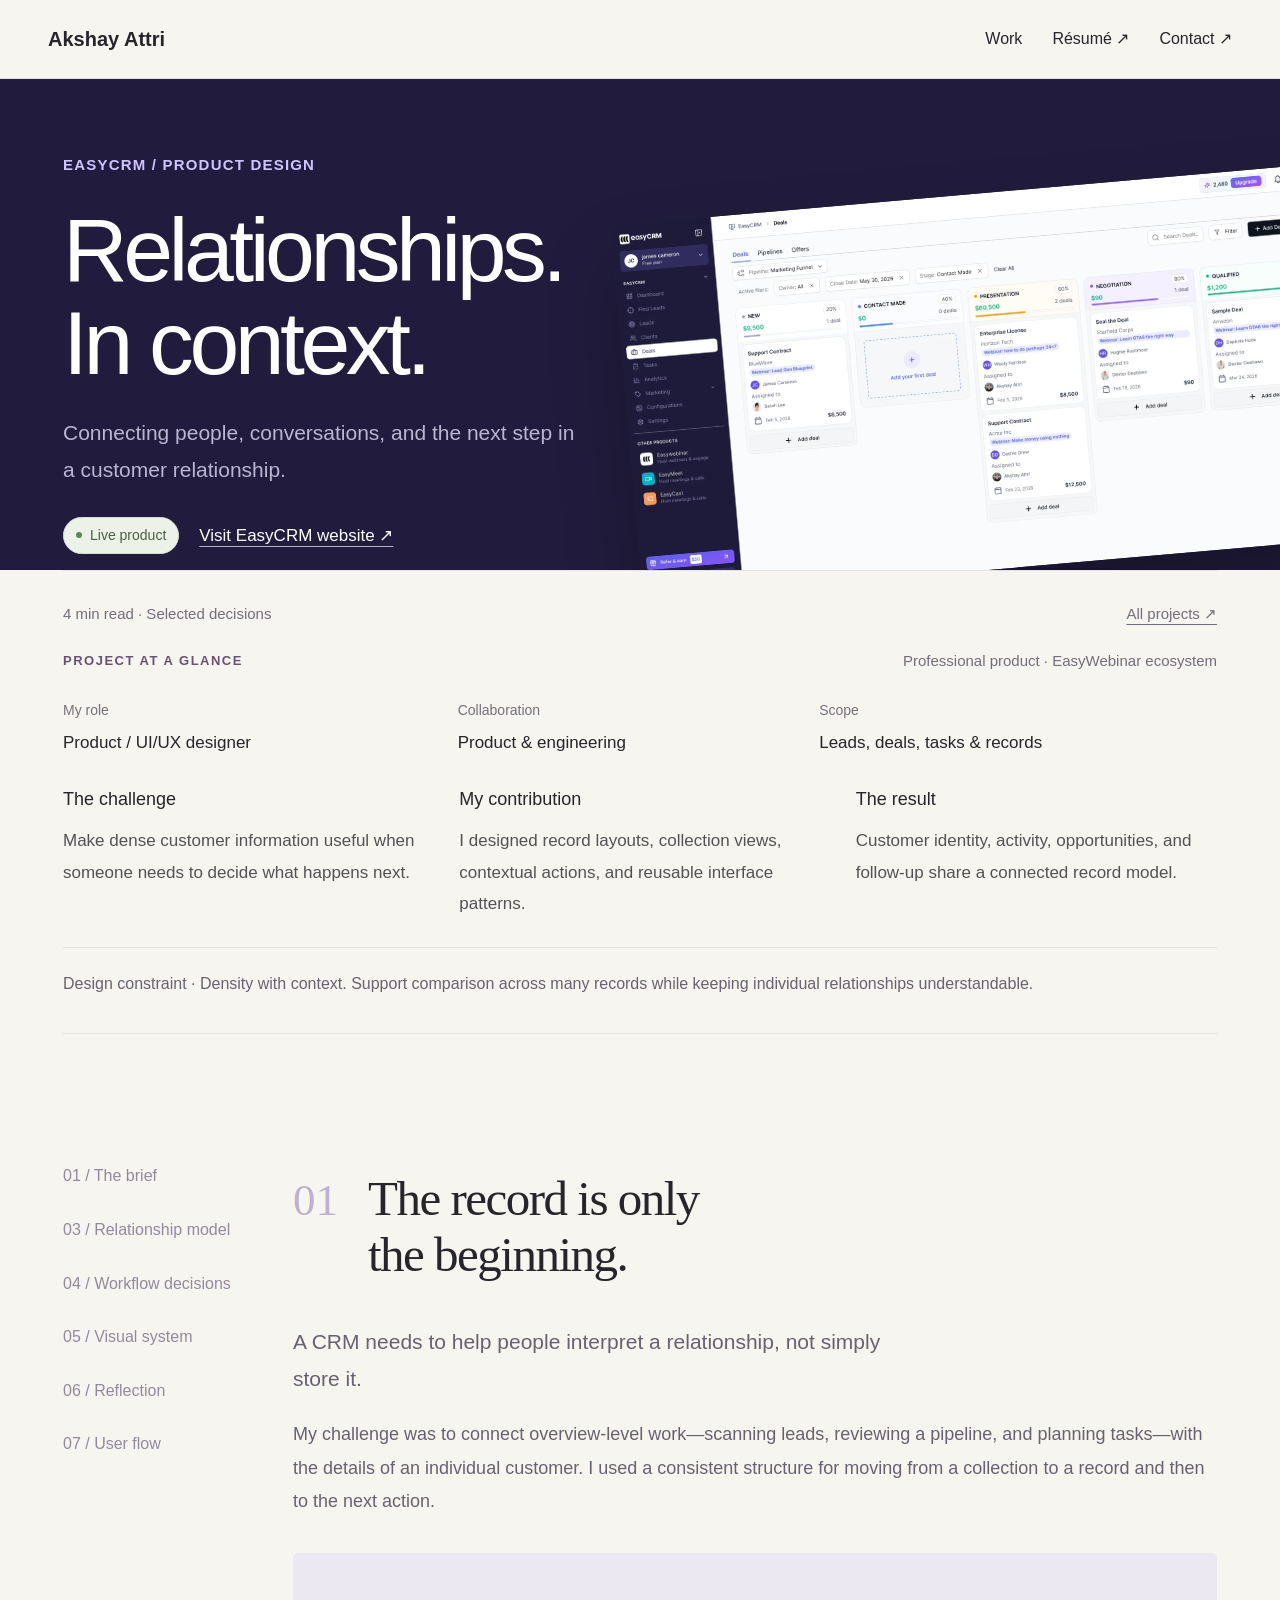
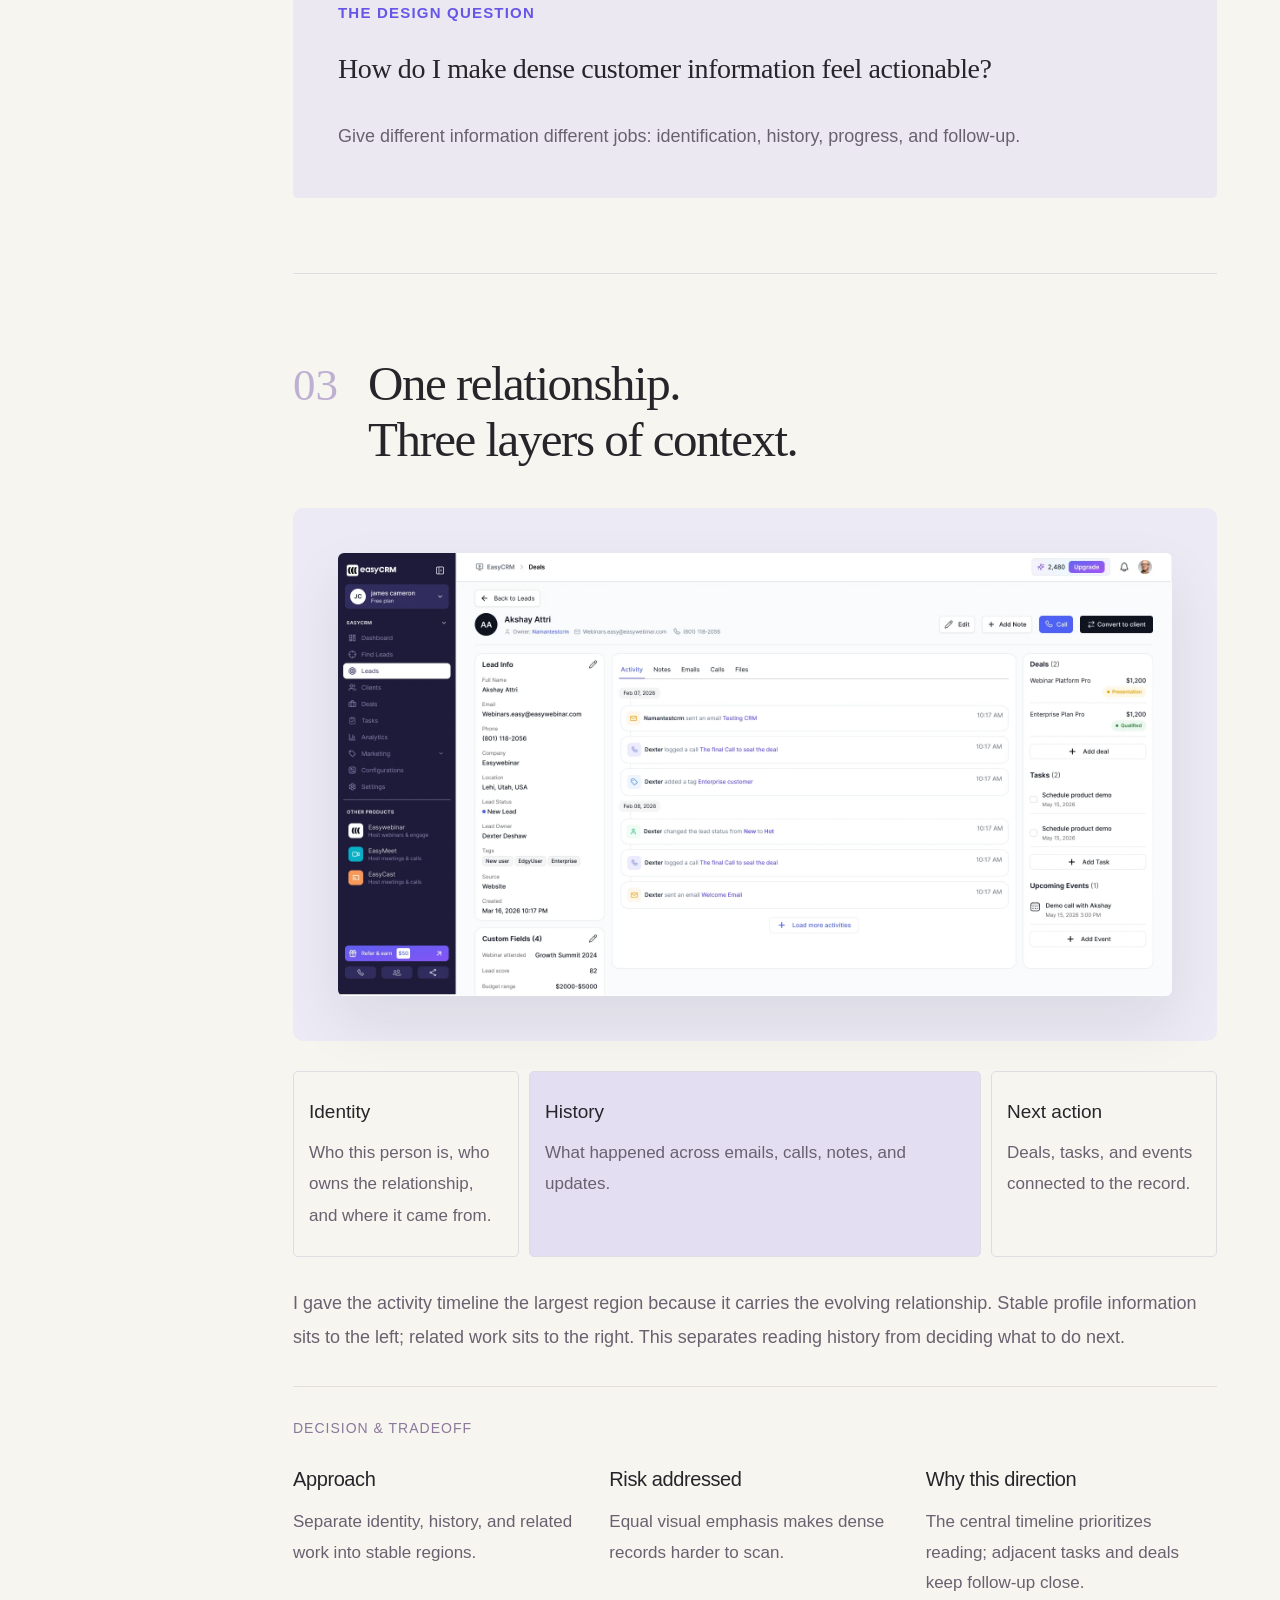
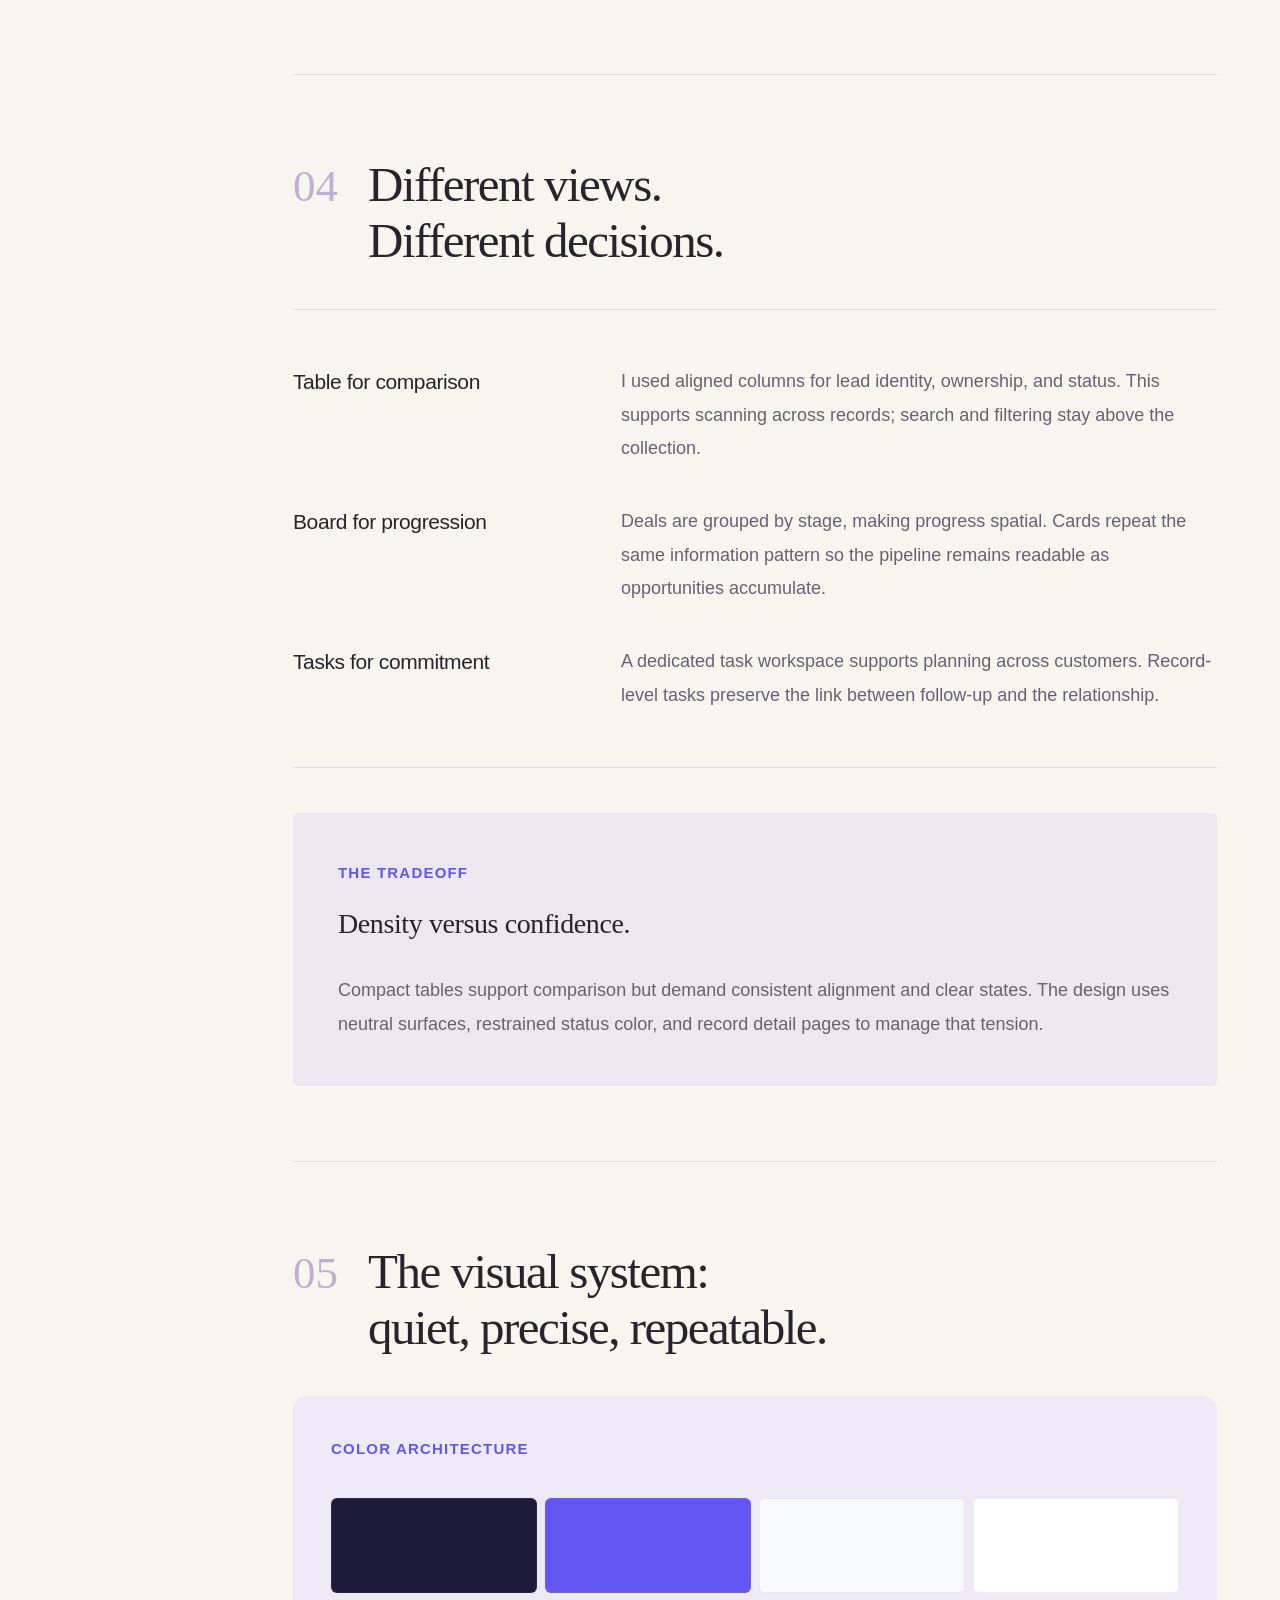
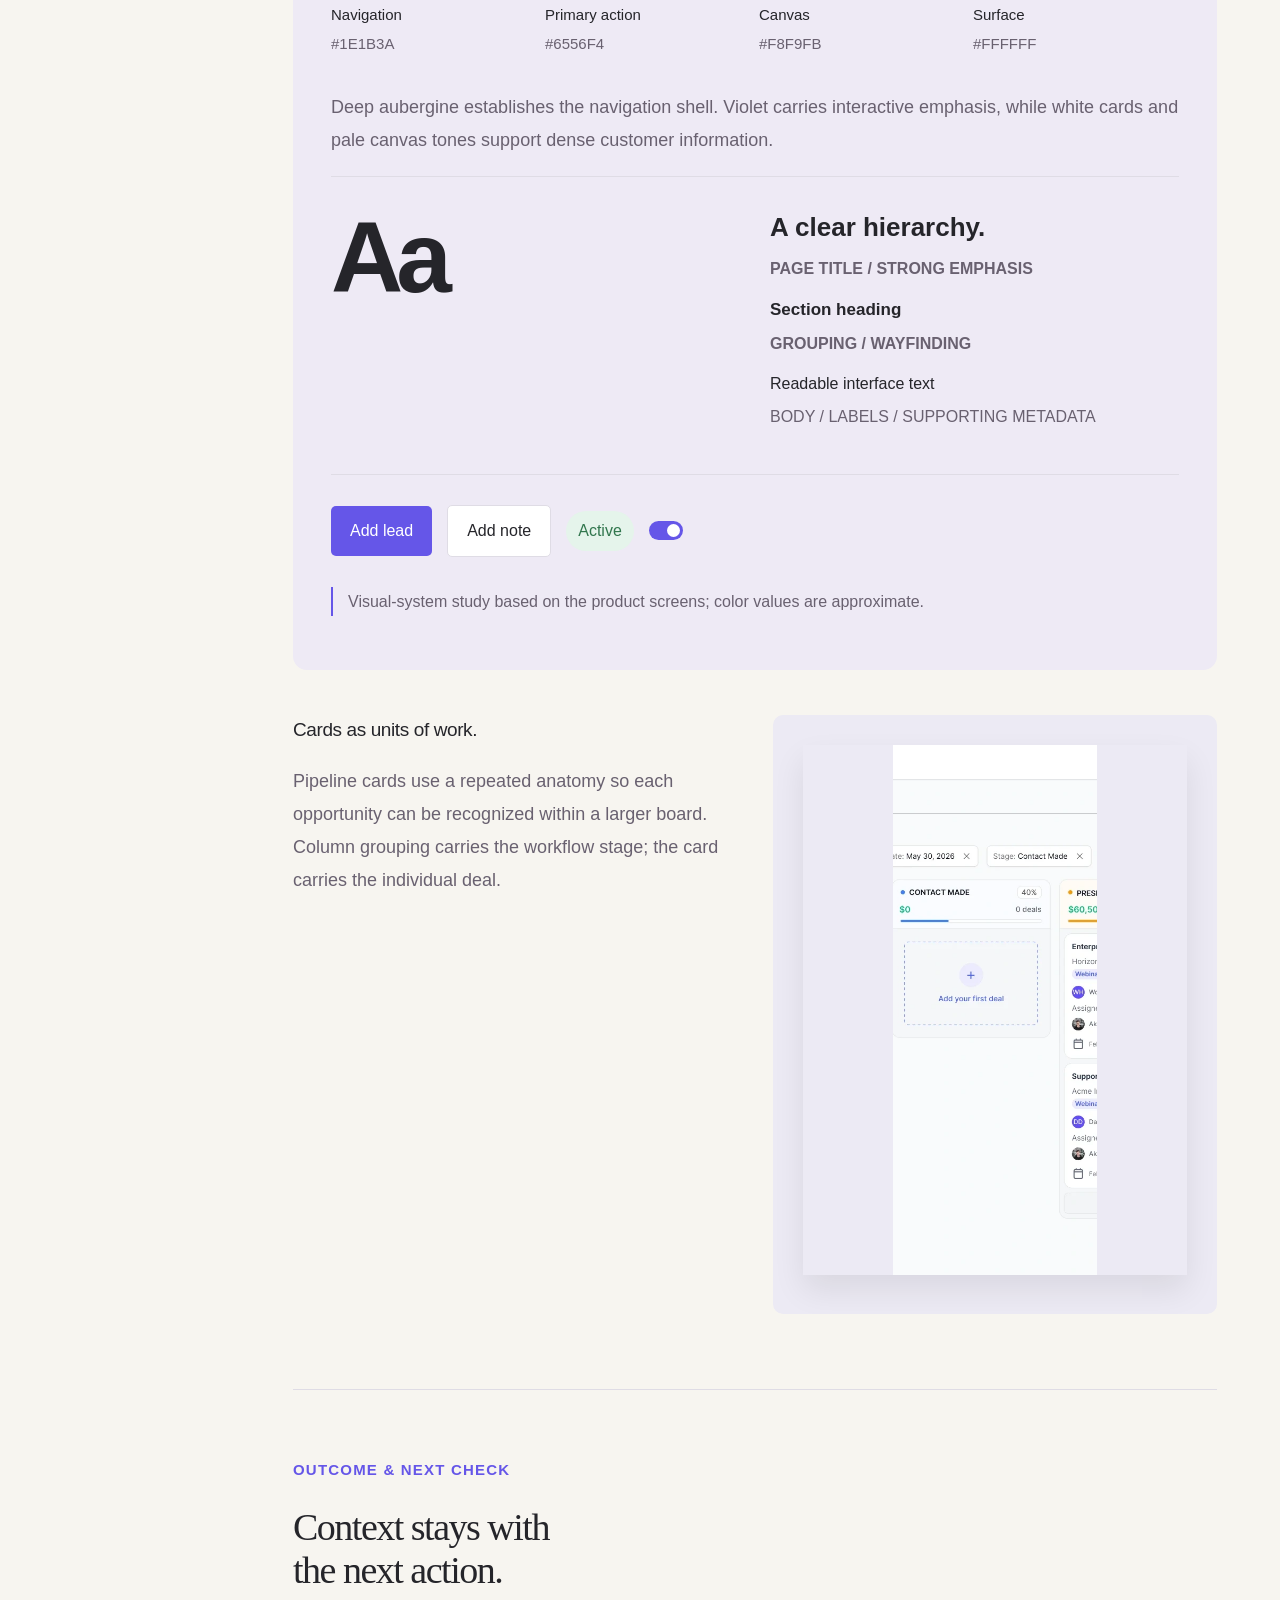
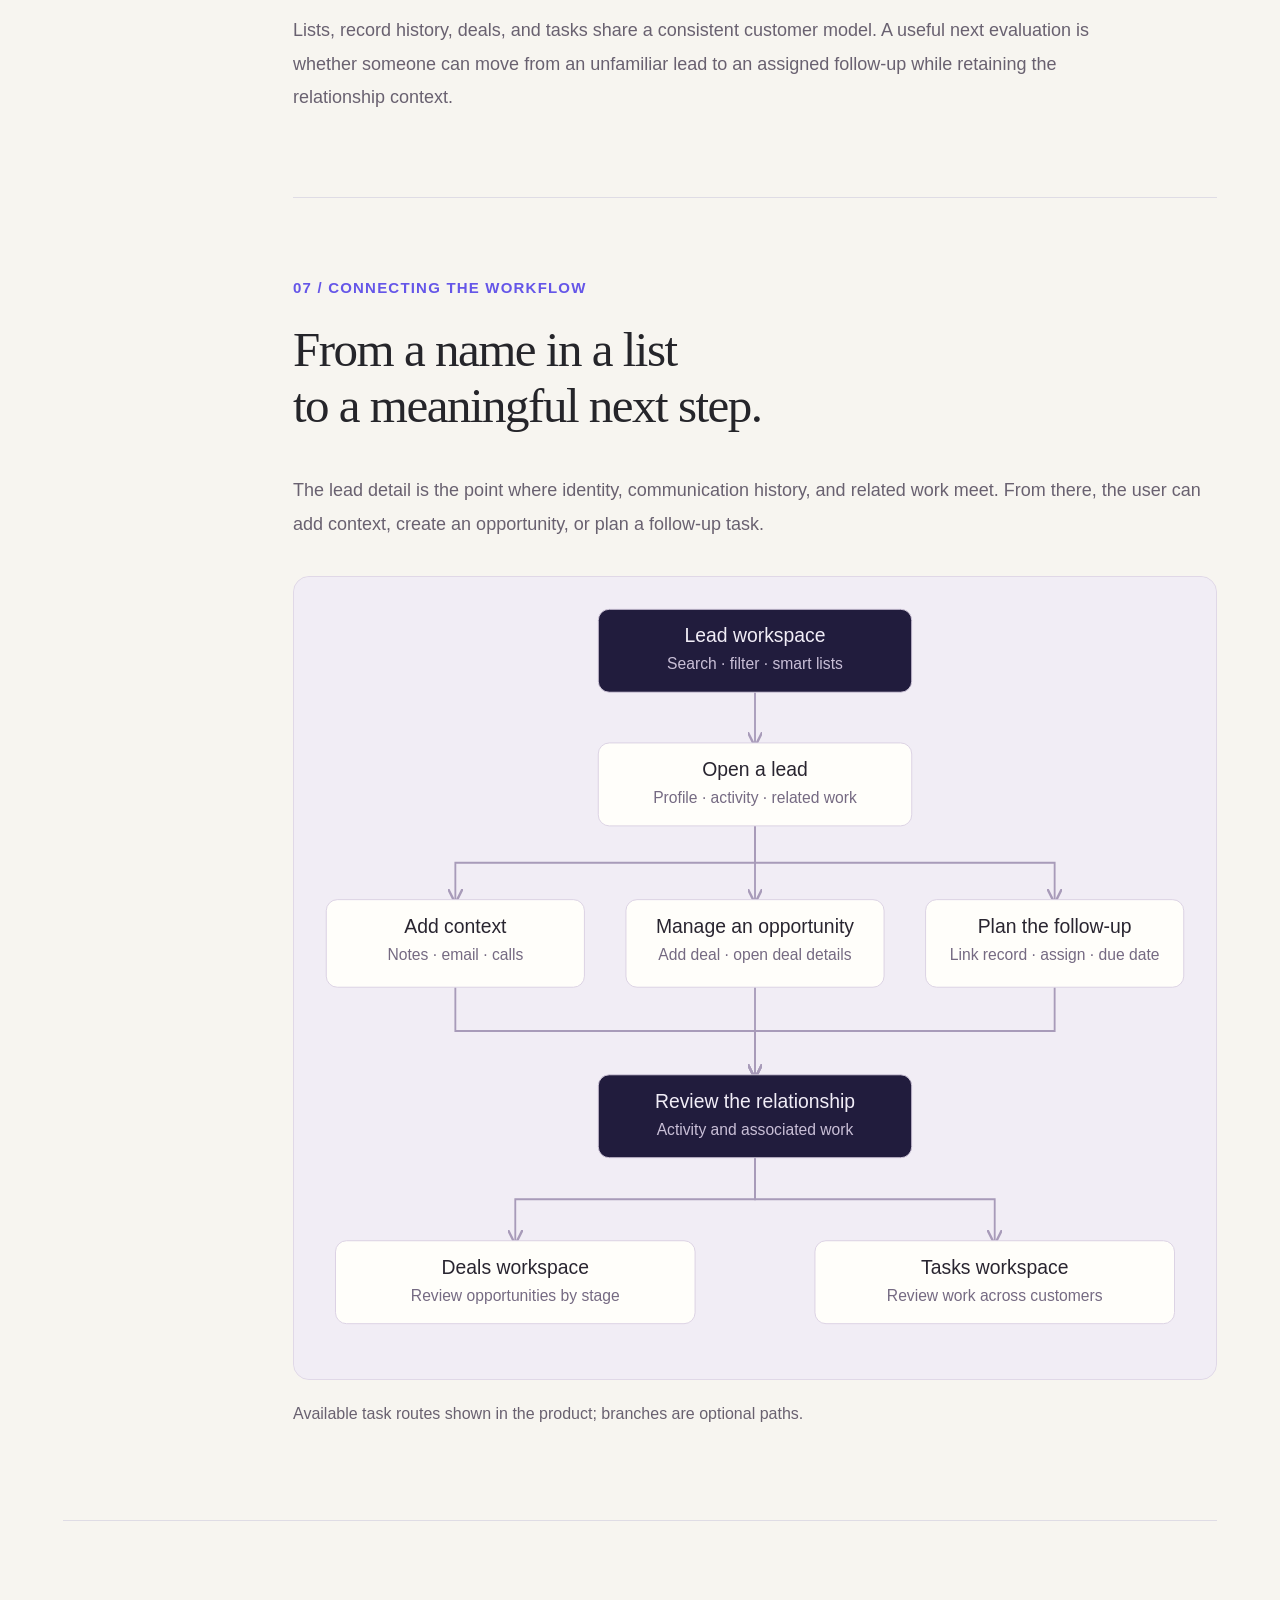
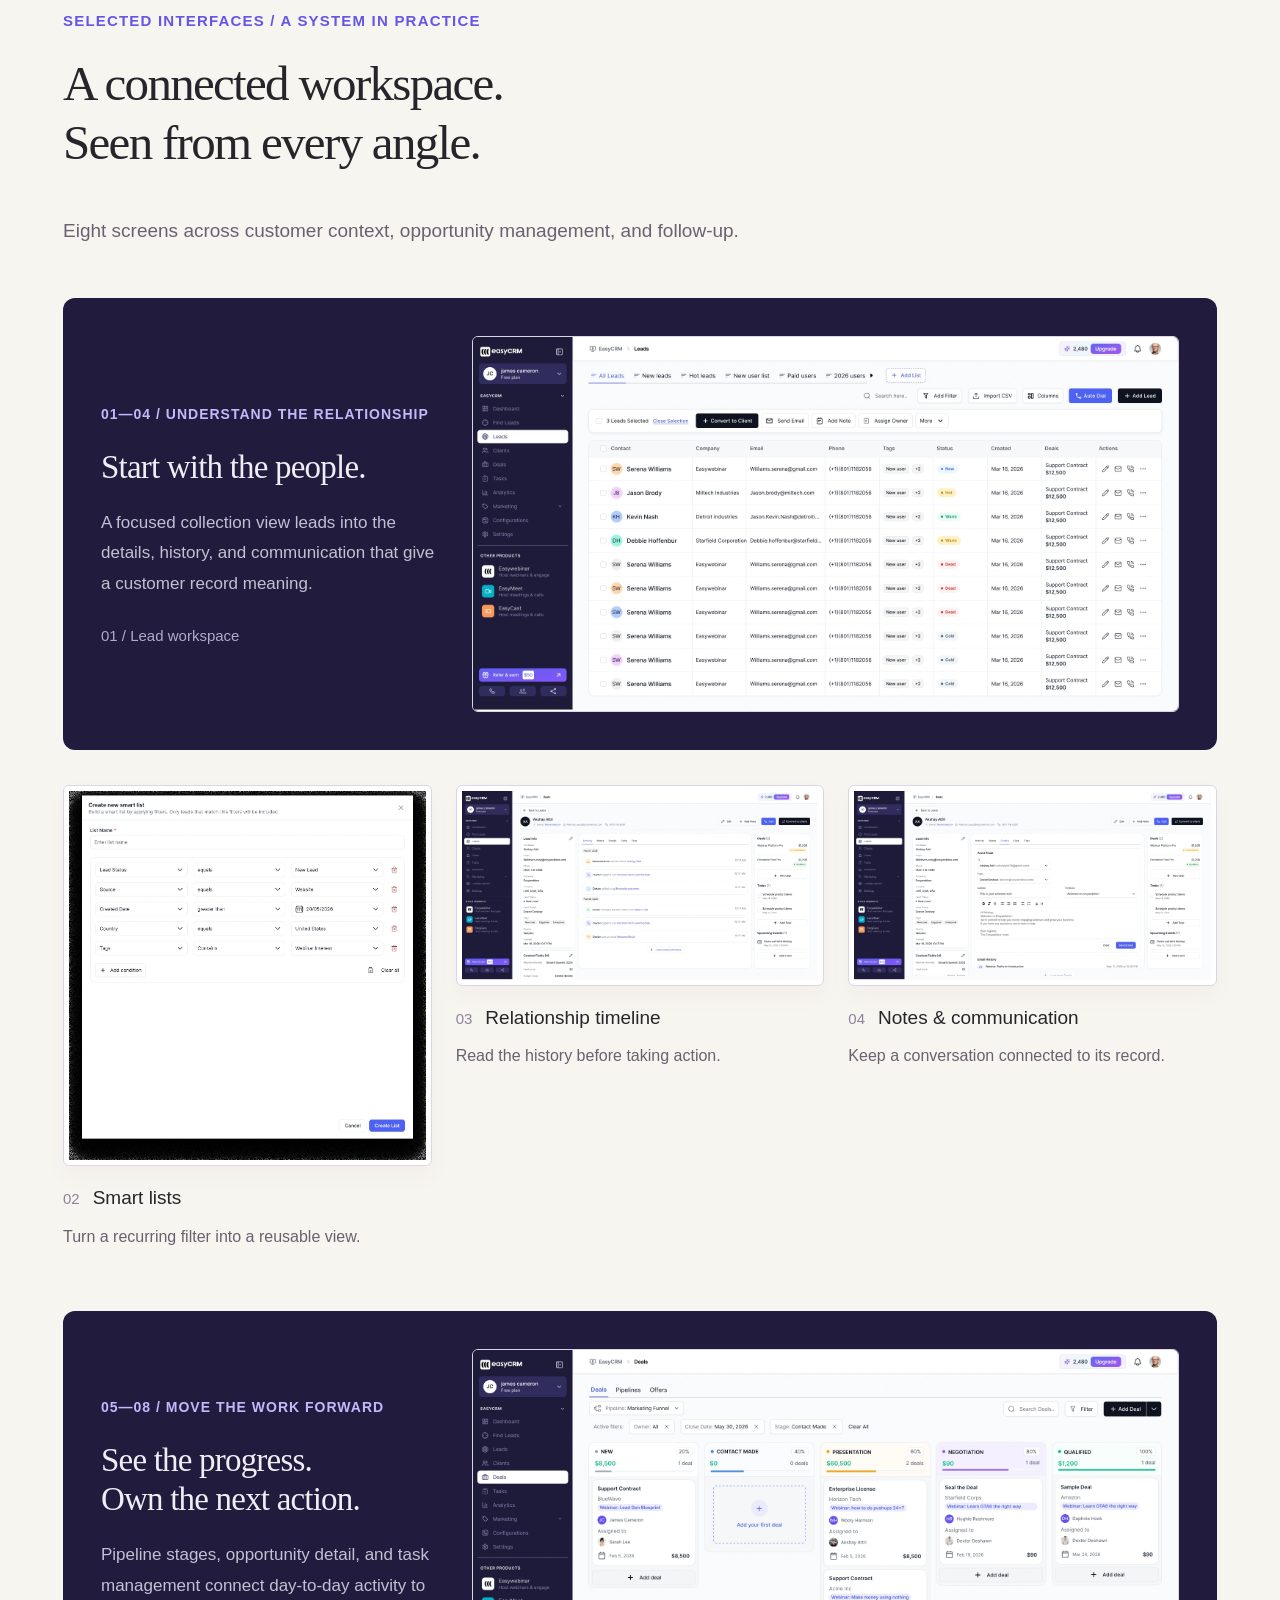
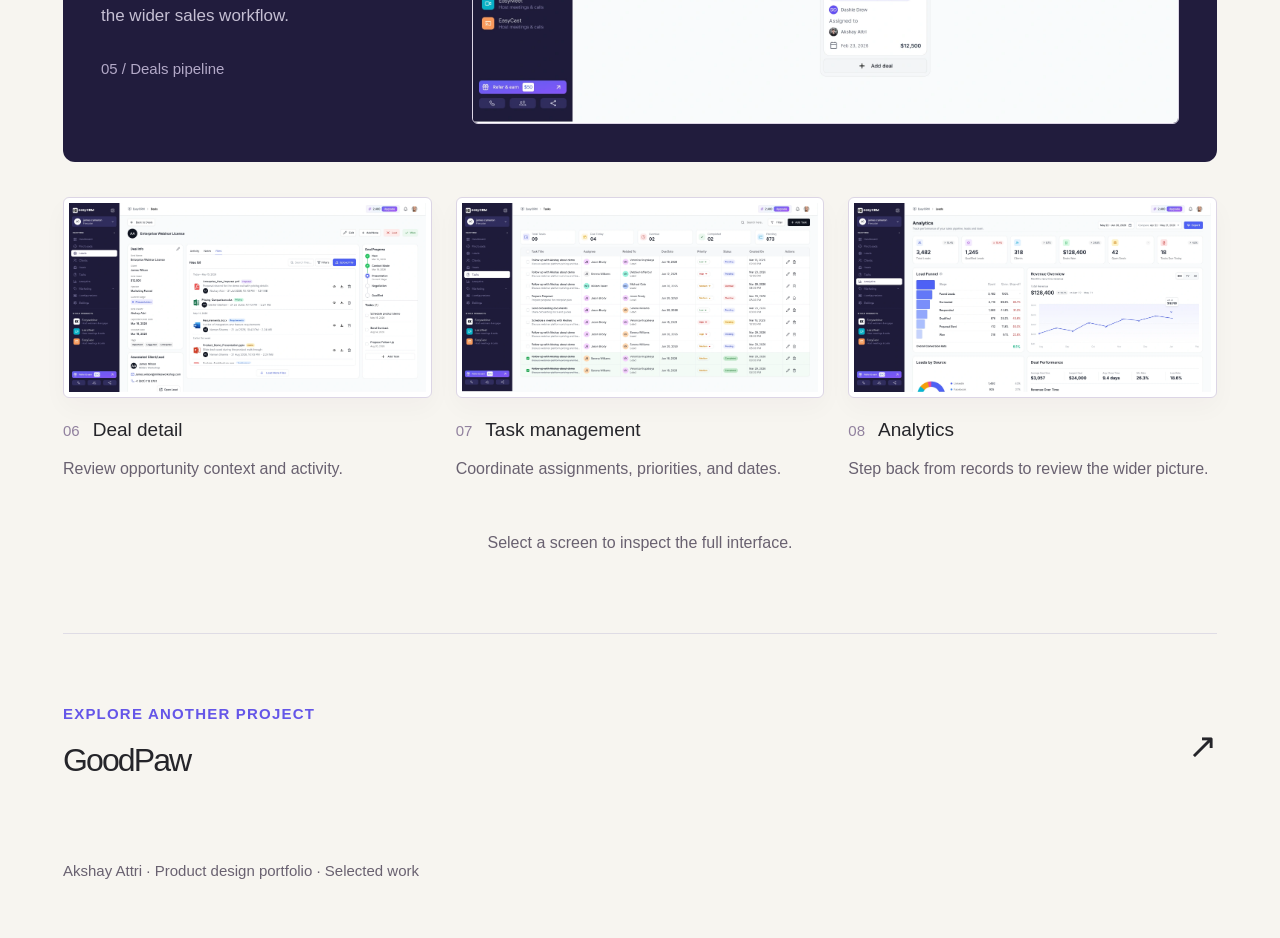
==== commit 10e86a43: "Add live product label and official website link to easycrm case study" ====
--- a/easycrm.html
+++ b/easycrm.html
@@ -1,3 +1,3 @@
 <!doctype html><html lang="en"><head><meta charset="utf-8"><meta name="viewport" content="width=device-width,initial-scale=1"><title>EasyCRM — Akshay Attri</title><meta name="description" content="A product design case study covering workflows, design decisions, and UI foundations for EasyCRM."><link rel="stylesheet" href="case-studies.css"><style>
 .design-conclusion{font-size:18px;line-height:1.85;margin-top:28px}.crm-flow-section h2{margin-top:20px}.flow-open{display:block;width:100%;padding:0;border:1px solid #e0d8e7;border-radius:16px;overflow:hidden;background:#f1edf5;cursor:zoom-in;margin:35px 0 20px}.flow-open img{display:block;width:100%;height:auto}.flow-caption{font-size:16px;line-height:1.8;color:#696170}.flow-decisions{display:grid;grid-template-columns:1fr 1fr;gap:35px;margin-top:35px}.flow-decisions strong{font-size:20px;font-weight:500}.flow-decisions p{font-size:17px;margin-top:14px}.crm-screen-collection{padding:85px 0 60px}.crm-collection-intro{max-width:750px;margin-bottom:45px}.crm-collection-intro h2{font-family:Georgia,serif;font-weight:400;letter-spacing:-1.7px;line-height:1.2;margin-top:20px}.crm-collection-intro p{font-size:19px}.crm-gallery-feature{display:grid;grid-template-columns:1fr 2.1fr;gap:35px;padding:38px;background:#211c3d;color:#f1edf7;border-radius:12px;align-items:center;margin-top:50px}.crm-feature-copy .tag{color:#c4b7fa;font-size:14px;letter-spacing:1px}.crm-feature-copy h3{font-family:Georgia,serif;font-size:33px;line-height:1.2;letter-spacing:-.8px;font-weight:400;margin:20px 0}.crm-feature-copy p{font-size:17px;color:#c5bfd3;line-height:1.8}.crm-image-index{display:block;font-size:15px;color:#b3a9c8;margin-top:25px}.crm-gallery-feature .image-open,.crm-gallery-tile .image-open{display:block;width:100%;padding:0;border:1px solid #dcd5e5;background:#fff;border-radius:6px;cursor:zoom-in;overflow:hidden}.crm-gallery-feature img,.crm-gallery-tile img{display:block;width:100%;height:auto}.crm-gallery-trio{display:grid;grid-template-columns:repeat(3,minmax(0,1fr));gap:24px;padding:35px 0 10px}.crm-gallery-tile{margin:0;min-width:0}.crm-gallery-tile .image-open{padding:5px;background:#fff;box-shadow:0 10px 25px #30233c08}.crm-gallery-tile figcaption{display:flex;gap:13px;align-items:baseline;margin-top:18px}.crm-gallery-tile figcaption span{font-size:15px;color:#91819e}.crm-gallery-tile figcaption strong{font-size:19px;line-height:1.5;font-weight:500}.crm-gallery-tile>p{font-size:16px;line-height:1.75;margin:10px 0 0;color:#696170}.crm-gallery-hint{font-size:16px;text-align:center;color:#696170;margin-top:35px}@media(max-width:800px){.flow-decisions{grid-template-columns:1fr;gap:18px}.crm-screen-collection{padding:60px 0 45px}.crm-gallery-feature{grid-template-columns:1fr;padding:25px;gap:25px;margin-top:30px}.crm-feature-copy h3{font-size:30px}.crm-gallery-trio{grid-template-columns:1fr;gap:30px}.crm-gallery-tile figcaption strong{font-size:21px}.crm-gallery-tile>p{font-size:18px}.crm-image-index{margin-top:15px}.crm-collection-intro p{font-size:18px}.flow-caption{font-size:16px}}
-</style><link rel="stylesheet" href="portfolio-polish.css"></head><body class="crm"><header><nav><a class="brand" href="index.html">Akshay Attri</a><div class="links"><a href="index.html#work">Work</a><a href="assets/Akshay-Attri-Resume.pdf" target="_blank" rel="noopener">Résumé ↗</a><a href="mailto:akshayattri1@gmail.com">Contact ↗</a></div></nav></header><section class="hero"><div class="wrap"><div class="hero-grid"><div><span class="tag">EasyCRM / Product design</span><h1>Relationships.<br>In context.</h1><p class="lead">Connecting people, conversations, and the next step in a customer relationship.</p></div><div class="hero-image"><button class="shot" aria-label="Enlarge EasyCRM deals pipeline"><img src="assets/easycrm-hero.webp" alt="EasyCRM deals pipeline" loading="lazy" width="1920" height="1018"></button></div></div></div></section><section class="case-brief" aria-label="Project at a glance"><div class="case-reading"><span>4 min read · Selected decisions</span><a href="index.html#work">All projects ↗</a></div><div class="brief-top"><span class="brief-eyebrow">Project at a glance</span><span class="brief-period">Professional product · EasyWebinar ecosystem</span></div><dl class="brief-facts"><div><dt>My role</dt><dd>Product / UI/UX designer</dd></div><div><dt>Collaboration</dt><dd>Product &amp; engineering</dd></div><div><dt>Scope</dt><dd>Leads, deals, tasks &amp; records</dd></div></dl><div class="brief-story"><div><h2>The challenge</h2><p>Make dense customer information useful when someone needs to decide what happens next.</p></div><div><h2>My contribution</h2><p>I designed record layouts, collection views, contextual actions, and reusable interface patterns.</p></div><div><h2>The result</h2><p>Customer identity, activity, opportunities, and follow-up share a connected record model.</p></div></div><p class="brief-constraint"><strong>Design constraint · Density with context.</strong> Support comparison across many records while keeping individual relationships understandable.</p></section><div class="wrap"><div class="body-grid"><aside class="contents"><a href="#brief">01 / The brief</a><a href="#model">03 / Relationship model</a><a href="#workflow">04 / Workflow decisions</a><a href="#foundations">05 / Visual system</a><a href="#delivery">06 / Reflection</a><a href="#user-flow">07 / User flow</a></aside><article><section class="section" id="brief"><div class="index-title"><span>01</span><h2>The record is only<br>the beginning.</h2></div><p class="lead">A CRM needs to help people interpret a relationship, not simply store it.</p><p>My challenge was to connect overview-level work—scanning leads, reviewing a pipeline, and planning tasks—with the details of an individual customer. I used a consistent structure for moving from a collection to a record and then to the next action.</p><div class="case-note" style="margin-top:35px"><span class="tag">The design question</span><h3 style="margin-top:20px">How do I make dense customer information feel actionable?</h3><p style="margin-bottom:0">Give different information different jobs: identification, history, progress, and follow-up.</p></div></section><section class="section line" id="model"><div class="index-title"><span>03</span><h2>One relationship.<br>Three layers of context.</h2></div><div class="screen"><button class="shot" aria-label="Enlarge Lead detail with profile, activity, and related work"><img src="assets/easycrm-1.webp" alt="Lead detail with profile, activity, and related work" loading="lazy" width="1920" height="1018"></button></div><div class="three-zone"><div><b>Identity</b><p>Who this person is, who owns the relationship, and where it came from.</p></div><div><b>History</b><p>What happened across emails, calls, notes, and updates.</p></div><div><b>Next action</b><p>Deals, tasks, and events connected to the record.</p></div></div><p>I gave the activity timeline the largest region because it carries the evolving relationship. Stable profile information sits to the left; related work sits to the right. This separates reading history from deciding what to do next.</p><div class="decision-comparison"><span class="comparison-label">Decision &amp; tradeoff</span><div><h3>Approach</h3><p>Separate identity, history, and related work into stable regions.</p></div><div><h3>Risk addressed</h3><p>Equal visual emphasis makes dense records harder to scan.</p></div><div><h3>Why this direction</h3><p>The central timeline prioritizes reading; adjacent tasks and deals keep follow-up close.</p></div></div></section><section class="section line" id="workflow"><div class="index-title"><span>04</span><h2>Different views.<br>Different decisions.</h2></div><div class="crm-ledger"><div><h3>Table for comparison</h3><p>I used aligned columns for lead identity, ownership, and status. This supports scanning across records; search and filtering stay above the collection.</p></div><div><h3>Board for progression</h3><p>Deals are grouped by stage, making progress spatial. Cards repeat the same information pattern so the pipeline remains readable as opportunities accumulate.</p></div><div><h3>Tasks for commitment</h3><p>A dedicated task workspace supports planning across customers. Record-level tasks preserve the link between follow-up and the relationship.</p></div></div><div style="margin-top:45px"></div><div class="case-note" style="margin-top:35px"><span class="tag">The tradeoff</span><h3 style="margin-top:15px">Density versus confidence.</h3><p style="margin:0">Compact tables support comparison but demand consistent alignment and clear states. The design uses neutral surfaces, restrained status color, and record detail pages to manage that tension.</p></div></section><section class="section line" id="foundations"><div class="index-title"><span>05</span><h2>The visual system:<br>quiet, precise, repeatable.</h2></div><div class="foundation"><span class="tag">Color architecture</span><div class="palette"><div class="swatch"><i style="--c:#1E1B3A"></i><b>Navigation</b><small>#1E1B3A</small></div><div class="swatch"><i style="--c:#6556F4"></i><b>Primary action</b><small>#6556F4</small></div><div class="swatch"><i style="--c:#F8F9FB"></i><b>Canvas</b><small>#F8F9FB</small></div><div class="swatch"><i style="--c:#FFFFFF"></i><b>Surface</b><small>#FFFFFF</small></div></div><p>Deep aubergine establishes the navigation shell. Violet carries interactive emphasis, while white cards and pale canvas tones support dense customer information.</p><div class="type-show"><div><div class="aa">Aa</div></div><div class="type-lines"><div style="font-size:26px;font-weight:600">A clear hierarchy.<small>PAGE TITLE / STRONG EMPHASIS</small></div><div style="font-size:17px;font-weight:600">Section heading<small>GROUPING / WAYFINDING</small></div><div style="font-size:16px">Readable interface text<small>BODY / LABELS / SUPPORTING METADATA</small></div></div></div><div class="components" aria-label="Reconstructed component specimens"><span class="demo-primary">Add lead</span><span class="demo-secondary">Add note</span><span class="chip">Active</span><span class="toggle"></span></div><p class="note">Visual-system study based on the product screens; color values are approximate.</p></div><div class="two" style="margin-top:45px"><div><h3>Cards as units of work.</h3><p>Pipeline cards use a repeated anatomy so each opportunity can be recognized within a larger board. Column grouping carries the workflow stage; the card carries the individual deal.</p></div><div class="ui-crop"><img loading="lazy" src="assets/easycrm-detail-0.webp" alt="Actual EasyCRM pipeline card detail" width="384" height="997"></div></div></section><section class="section line compact-outcome" id="delivery"><span class="tag">Outcome &amp; next check</span><h2>Context stays with<br>the next action.</h2><p>Lists, record history, deals, and tasks share a consistent customer model. A useful next evaluation is whether someone can move from an unfamiliar lead to an assigned follow-up while retaining the relationship context.</p></section><section class="section line crm-flow-section" id="user-flow"><span class="tag">07 / Connecting the workflow</span><h2>From a name in a list<br>to a meaningful next step.</h2><p>The lead detail is the point where identity, communication history, and related work meet. From there, the user can add context, create an opportunity, or plan a follow-up task.</p><button class="image-open flow-open" aria-label="Enlarge EasyCRM user flow"><img src="assets/easycrm-user-flow.svg" alt="EasyCRM workflow from lead list to record, notes, deals, follow-up tasks, activity review, and dedicated workspaces"></button><p class="flow-caption">Available task routes shown in the product; branches are optional paths.</p></section></article></div><section class="crm-screen-collection line"><div class="crm-collection-intro"><span class="tag">Selected interfaces / A system in practice</span><h2>A connected workspace.<br>Seen from every angle.</h2><p>Eight screens across customer context, opportunity management, and follow-up.</p></div><div class="crm-gallery-feature"><div class="crm-feature-copy"><span class="tag">01—04 / Understand the relationship</span><h3>Start with the people.</h3><p>A focused collection view leads into the details, history, and communication that give a customer record meaning.</p><span class="crm-image-index">01 / Lead workspace</span></div><button class="image-open" aria-label="Enlarge Lead workspace"><img loading="lazy" src="assets/crm-gallery/1.webp" alt="EasyCRM Lead workspace full screen" width="1920" height="1018"></button></div><div class="crm-gallery-trio"><figure class="crm-gallery-tile"><button class="image-open" aria-label="Enlarge Smart lists"><img loading="lazy" src="assets/crm-gallery/2.webp" alt="EasyCRM Smart lists full screen" width="1055" height="1093"></button><figcaption><span>02</span><strong>Smart lists</strong></figcaption><p>Turn a recurring filter into a reusable view.</p></figure><figure class="crm-gallery-tile"><button class="image-open" aria-label="Enlarge Relationship timeline"><img loading="lazy" src="assets/crm-gallery/3.webp" alt="EasyCRM Relationship timeline full screen" width="1920" height="1018"></button><figcaption><span>03</span><strong>Relationship timeline</strong></figcaption><p>Read the history before taking action.</p></figure><figure class="crm-gallery-tile"><button class="image-open" aria-label="Enlarge Notes &amp; communication"><img loading="lazy" src="assets/crm-gallery/4.webp" alt="EasyCRM Notes &amp; communication full screen" width="1920" height="1018"></button><figcaption><span>04</span><strong>Notes &amp; communication</strong></figcaption><p>Keep a conversation connected to its record.</p></figure></div><div class="crm-gallery-feature"><div class="crm-feature-copy"><span class="tag">05—08 / Move the work forward</span><h3>See the progress.<br>Own the next action.</h3><p>Pipeline stages, opportunity detail, and task management connect day-to-day activity to the wider sales workflow.</p><span class="crm-image-index">05 / Deals pipeline</span></div><button class="image-open" aria-label="Enlarge Deals pipeline"><img loading="lazy" src="assets/crm-gallery/5.webp" alt="EasyCRM Deals pipeline full screen" width="1920" height="1018"></button></div><div class="crm-gallery-trio"><figure class="crm-gallery-tile"><button class="image-open" aria-label="Enlarge Deal detail"><img loading="lazy" src="assets/crm-gallery/6.webp" alt="EasyCRM Deal detail full screen" width="1920" height="1018"></button><figcaption><span>06</span><strong>Deal detail</strong></figcaption><p>Review opportunity context and activity.</p></figure><figure class="crm-gallery-tile"><button class="image-open" aria-label="Enlarge Task management"><img loading="lazy" src="assets/crm-gallery/7.webp" alt="EasyCRM Task management full screen" width="1920" height="1018"></button><figcaption><span>07</span><strong>Task management</strong></figcaption><p>Coordinate assignments, priorities, and dates.</p></figure><figure class="crm-gallery-tile"><button class="image-open" aria-label="Enlarge Analytics"><img loading="lazy" src="assets/crm-gallery/8.webp" alt="EasyCRM Analytics full screen" width="1920" height="1018"></button><figcaption><span>08</span><strong>Analytics</strong></figcaption><p>Step back from records to review the wider picture.</p></figure></div><p class="crm-gallery-hint">Select a screen to inspect the full interface.</p></section><a class="end" href="goodpaw.html"><div><span class="tag">Explore another project</span><h2>GoodPaw</h2></div><span class="arr">↗</span></a><p class="footer-note">Akshay Attri · Product design portfolio · Selected work</p></div><dialog id="lightbox"><button class="close" aria-label="Close enlarged screen">×</button><img alt="Enlarged product screen"></dialog><script>const b=document.querySelector('dialog');document.querySelectorAll('.shot,.image-open').forEach(s=>s.onclick=()=>{b.querySelector('img').src=s.querySelector('img').src;b.querySelector('img').alt=s.querySelector('img').alt;b.showModal();document.body.style.overflow='hidden'});function closeBox(){b.close();document.body.style.overflow=''}b.querySelector('.close').onclick=closeBox;b.onclick=e=>{if(e.target===b)closeBox()};b.onclose=()=>document.body.style.overflow='';</script></body></html>+</style><link rel="stylesheet" href="portfolio-polish.css"><style>.product-live-row{display:flex;gap:20px;align-items:center;flex-wrap:wrap;margin:28px 0 10px}.product-live-badge{display:inline-flex;align-items:center;gap:8px;font-size:14px;font-weight:500;line-height:1.5;padding:7px 12px;border:1px solid #d8dfd2;border-radius:30px;color:#486044;background:#edf2e8}.product-live-badge:before{content:'';width:6px;height:6px;border-radius:50%;background:#638752}.product-website{font-size:17px;line-height:1.6;color:inherit;text-decoration:underline;text-underline-offset:5px;text-decoration-color:#b8b1c3}.product-website:hover{text-decoration-color:currentColor}@media(max-width:700px){.product-live-row{gap:14px;margin-top:24px}.product-website{font-size:16px}}</style></head><body class="crm"><header><nav><a class="brand" href="index.html">Akshay Attri</a><div class="links"><a href="index.html#work">Work</a><a href="assets/Akshay-Attri-Resume.pdf" target="_blank" rel="noopener">Résumé ↗</a><a href="mailto:akshayattri1@gmail.com">Contact ↗</a></div></nav></header><section class="hero"><div class="wrap"><div class="hero-grid"><div><span class="tag">EasyCRM / Product design</span><h1>Relationships.<br>In context.</h1><p class="lead">Connecting people, conversations, and the next step in a customer relationship.</p><div class="product-live-row"><span class="product-live-badge">Live product</span><a class="product-website" href="https://easywebinar.com/easycrm/" target="_blank" rel="noopener noreferrer" aria-label="Visit EasyCRM product website (opens in a new tab)">Visit EasyCRM website ↗</a></div></div><div class="hero-image"><button class="shot" aria-label="Enlarge EasyCRM deals pipeline"><img src="assets/easycrm-hero.webp" alt="EasyCRM deals pipeline" loading="lazy" width="1920" height="1018"></button></div></div></div></section><section class="case-brief" aria-label="Project at a glance"><div class="case-reading"><span>4 min read · Selected decisions</span><a href="index.html#work">All projects ↗</a></div><div class="brief-top"><span class="brief-eyebrow">Project at a glance</span><span class="brief-period">Professional product · EasyWebinar ecosystem</span></div><dl class="brief-facts"><div><dt>My role</dt><dd>Product / UI/UX designer</dd></div><div><dt>Collaboration</dt><dd>Product &amp; engineering</dd></div><div><dt>Scope</dt><dd>Leads, deals, tasks &amp; records</dd></div></dl><div class="brief-story"><div><h2>The challenge</h2><p>Make dense customer information useful when someone needs to decide what happens next.</p></div><div><h2>My contribution</h2><p>I designed record layouts, collection views, contextual actions, and reusable interface patterns.</p></div><div><h2>The result</h2><p>Customer identity, activity, opportunities, and follow-up share a connected record model.</p></div></div><p class="brief-constraint"><strong>Design constraint · Density with context.</strong> Support comparison across many records while keeping individual relationships understandable.</p></section><div class="wrap"><div class="body-grid"><aside class="contents"><a href="#brief">01 / The brief</a><a href="#model">03 / Relationship model</a><a href="#workflow">04 / Workflow decisions</a><a href="#foundations">05 / Visual system</a><a href="#delivery">06 / Reflection</a><a href="#user-flow">07 / User flow</a></aside><article><section class="section" id="brief"><div class="index-title"><span>01</span><h2>The record is only<br>the beginning.</h2></div><p class="lead">A CRM needs to help people interpret a relationship, not simply store it.</p><p>My challenge was to connect overview-level work—scanning leads, reviewing a pipeline, and planning tasks—with the details of an individual customer. I used a consistent structure for moving from a collection to a record and then to the next action.</p><div class="case-note" style="margin-top:35px"><span class="tag">The design question</span><h3 style="margin-top:20px">How do I make dense customer information feel actionable?</h3><p style="margin-bottom:0">Give different information different jobs: identification, history, progress, and follow-up.</p></div></section><section class="section line" id="model"><div class="index-title"><span>03</span><h2>One relationship.<br>Three layers of context.</h2></div><div class="screen"><button class="shot" aria-label="Enlarge Lead detail with profile, activity, and related work"><img src="assets/easycrm-1.webp" alt="Lead detail with profile, activity, and related work" loading="lazy" width="1920" height="1018"></button></div><div class="three-zone"><div><b>Identity</b><p>Who this person is, who owns the relationship, and where it came from.</p></div><div><b>History</b><p>What happened across emails, calls, notes, and updates.</p></div><div><b>Next action</b><p>Deals, tasks, and events connected to the record.</p></div></div><p>I gave the activity timeline the largest region because it carries the evolving relationship. Stable profile information sits to the left; related work sits to the right. This separates reading history from deciding what to do next.</p><div class="decision-comparison"><span class="comparison-label">Decision &amp; tradeoff</span><div><h3>Approach</h3><p>Separate identity, history, and related work into stable regions.</p></div><div><h3>Risk addressed</h3><p>Equal visual emphasis makes dense records harder to scan.</p></div><div><h3>Why this direction</h3><p>The central timeline prioritizes reading; adjacent tasks and deals keep follow-up close.</p></div></div></section><section class="section line" id="workflow"><div class="index-title"><span>04</span><h2>Different views.<br>Different decisions.</h2></div><div class="crm-ledger"><div><h3>Table for comparison</h3><p>I used aligned columns for lead identity, ownership, and status. This supports scanning across records; search and filtering stay above the collection.</p></div><div><h3>Board for progression</h3><p>Deals are grouped by stage, making progress spatial. Cards repeat the same information pattern so the pipeline remains readable as opportunities accumulate.</p></div><div><h3>Tasks for commitment</h3><p>A dedicated task workspace supports planning across customers. Record-level tasks preserve the link between follow-up and the relationship.</p></div></div><div style="margin-top:45px"></div><div class="case-note" style="margin-top:35px"><span class="tag">The tradeoff</span><h3 style="margin-top:15px">Density versus confidence.</h3><p style="margin:0">Compact tables support comparison but demand consistent alignment and clear states. The design uses neutral surfaces, restrained status color, and record detail pages to manage that tension.</p></div></section><section class="section line" id="foundations"><div class="index-title"><span>05</span><h2>The visual system:<br>quiet, precise, repeatable.</h2></div><div class="foundation"><span class="tag">Color architecture</span><div class="palette"><div class="swatch"><i style="--c:#1E1B3A"></i><b>Navigation</b><small>#1E1B3A</small></div><div class="swatch"><i style="--c:#6556F4"></i><b>Primary action</b><small>#6556F4</small></div><div class="swatch"><i style="--c:#F8F9FB"></i><b>Canvas</b><small>#F8F9FB</small></div><div class="swatch"><i style="--c:#FFFFFF"></i><b>Surface</b><small>#FFFFFF</small></div></div><p>Deep aubergine establishes the navigation shell. Violet carries interactive emphasis, while white cards and pale canvas tones support dense customer information.</p><div class="type-show"><div><div class="aa">Aa</div></div><div class="type-lines"><div style="font-size:26px;font-weight:600">A clear hierarchy.<small>PAGE TITLE / STRONG EMPHASIS</small></div><div style="font-size:17px;font-weight:600">Section heading<small>GROUPING / WAYFINDING</small></div><div style="font-size:16px">Readable interface text<small>BODY / LABELS / SUPPORTING METADATA</small></div></div></div><div class="components" aria-label="Reconstructed component specimens"><span class="demo-primary">Add lead</span><span class="demo-secondary">Add note</span><span class="chip">Active</span><span class="toggle"></span></div><p class="note">Visual-system study based on the product screens; color values are approximate.</p></div><div class="two" style="margin-top:45px"><div><h3>Cards as units of work.</h3><p>Pipeline cards use a repeated anatomy so each opportunity can be recognized within a larger board. Column grouping carries the workflow stage; the card carries the individual deal.</p></div><div class="ui-crop"><img loading="lazy" src="assets/easycrm-detail-0.webp" alt="Actual EasyCRM pipeline card detail" width="384" height="997"></div></div></section><section class="section line compact-outcome" id="delivery"><span class="tag">Outcome &amp; next check</span><h2>Context stays with<br>the next action.</h2><p>Lists, record history, deals, and tasks share a consistent customer model. A useful next evaluation is whether someone can move from an unfamiliar lead to an assigned follow-up while retaining the relationship context.</p></section><section class="section line crm-flow-section" id="user-flow"><span class="tag">07 / Connecting the workflow</span><h2>From a name in a list<br>to a meaningful next step.</h2><p>The lead detail is the point where identity, communication history, and related work meet. From there, the user can add context, create an opportunity, or plan a follow-up task.</p><button class="image-open flow-open" aria-label="Enlarge EasyCRM user flow"><img src="assets/easycrm-user-flow.svg" alt="EasyCRM workflow from lead list to record, notes, deals, follow-up tasks, activity review, and dedicated workspaces"></button><p class="flow-caption">Available task routes shown in the product; branches are optional paths.</p></section></article></div><section class="crm-screen-collection line"><div class="crm-collection-intro"><span class="tag">Selected interfaces / A system in practice</span><h2>A connected workspace.<br>Seen from every angle.</h2><p>Eight screens across customer context, opportunity management, and follow-up.</p></div><div class="crm-gallery-feature"><div class="crm-feature-copy"><span class="tag">01—04 / Understand the relationship</span><h3>Start with the people.</h3><p>A focused collection view leads into the details, history, and communication that give a customer record meaning.</p><span class="crm-image-index">01 / Lead workspace</span></div><button class="image-open" aria-label="Enlarge Lead workspace"><img loading="lazy" src="assets/crm-gallery/1.webp" alt="EasyCRM Lead workspace full screen" width="1920" height="1018"></button></div><div class="crm-gallery-trio"><figure class="crm-gallery-tile"><button class="image-open" aria-label="Enlarge Smart lists"><img loading="lazy" src="assets/crm-gallery/2.webp" alt="EasyCRM Smart lists full screen" width="1055" height="1093"></button><figcaption><span>02</span><strong>Smart lists</strong></figcaption><p>Turn a recurring filter into a reusable view.</p></figure><figure class="crm-gallery-tile"><button class="image-open" aria-label="Enlarge Relationship timeline"><img loading="lazy" src="assets/crm-gallery/3.webp" alt="EasyCRM Relationship timeline full screen" width="1920" height="1018"></button><figcaption><span>03</span><strong>Relationship timeline</strong></figcaption><p>Read the history before taking action.</p></figure><figure class="crm-gallery-tile"><button class="image-open" aria-label="Enlarge Notes &amp; communication"><img loading="lazy" src="assets/crm-gallery/4.webp" alt="EasyCRM Notes &amp; communication full screen" width="1920" height="1018"></button><figcaption><span>04</span><strong>Notes &amp; communication</strong></figcaption><p>Keep a conversation connected to its record.</p></figure></div><div class="crm-gallery-feature"><div class="crm-feature-copy"><span class="tag">05—08 / Move the work forward</span><h3>See the progress.<br>Own the next action.</h3><p>Pipeline stages, opportunity detail, and task management connect day-to-day activity to the wider sales workflow.</p><span class="crm-image-index">05 / Deals pipeline</span></div><button class="image-open" aria-label="Enlarge Deals pipeline"><img loading="lazy" src="assets/crm-gallery/5.webp" alt="EasyCRM Deals pipeline full screen" width="1920" height="1018"></button></div><div class="crm-gallery-trio"><figure class="crm-gallery-tile"><button class="image-open" aria-label="Enlarge Deal detail"><img loading="lazy" src="assets/crm-gallery/6.webp" alt="EasyCRM Deal detail full screen" width="1920" height="1018"></button><figcaption><span>06</span><strong>Deal detail</strong></figcaption><p>Review opportunity context and activity.</p></figure><figure class="crm-gallery-tile"><button class="image-open" aria-label="Enlarge Task management"><img loading="lazy" src="assets/crm-gallery/7.webp" alt="EasyCRM Task management full screen" width="1920" height="1018"></button><figcaption><span>07</span><strong>Task management</strong></figcaption><p>Coordinate assignments, priorities, and dates.</p></figure><figure class="crm-gallery-tile"><button class="image-open" aria-label="Enlarge Analytics"><img loading="lazy" src="assets/crm-gallery/8.webp" alt="EasyCRM Analytics full screen" width="1920" height="1018"></button><figcaption><span>08</span><strong>Analytics</strong></figcaption><p>Step back from records to review the wider picture.</p></figure></div><p class="crm-gallery-hint">Select a screen to inspect the full interface.</p></section><a class="end" href="goodpaw.html"><div><span class="tag">Explore another project</span><h2>GoodPaw</h2></div><span class="arr">↗</span></a><p class="footer-note">Akshay Attri · Product design portfolio · Selected work</p></div><dialog id="lightbox"><button class="close" aria-label="Close enlarged screen">×</button><img alt="Enlarged product screen"></dialog><script>const b=document.querySelector('dialog');document.querySelectorAll('.shot,.image-open').forEach(s=>s.onclick=()=>{b.querySelector('img').src=s.querySelector('img').src;b.querySelector('img').alt=s.querySelector('img').alt;b.showModal();document.body.style.overflow='hidden'});function closeBox(){b.close();document.body.style.overflow=''}b.querySelector('.close').onclick=closeBox;b.onclick=e=>{if(e.target===b)closeBox()};b.onclose=()=>document.body.style.overflow='';</script></body></html>
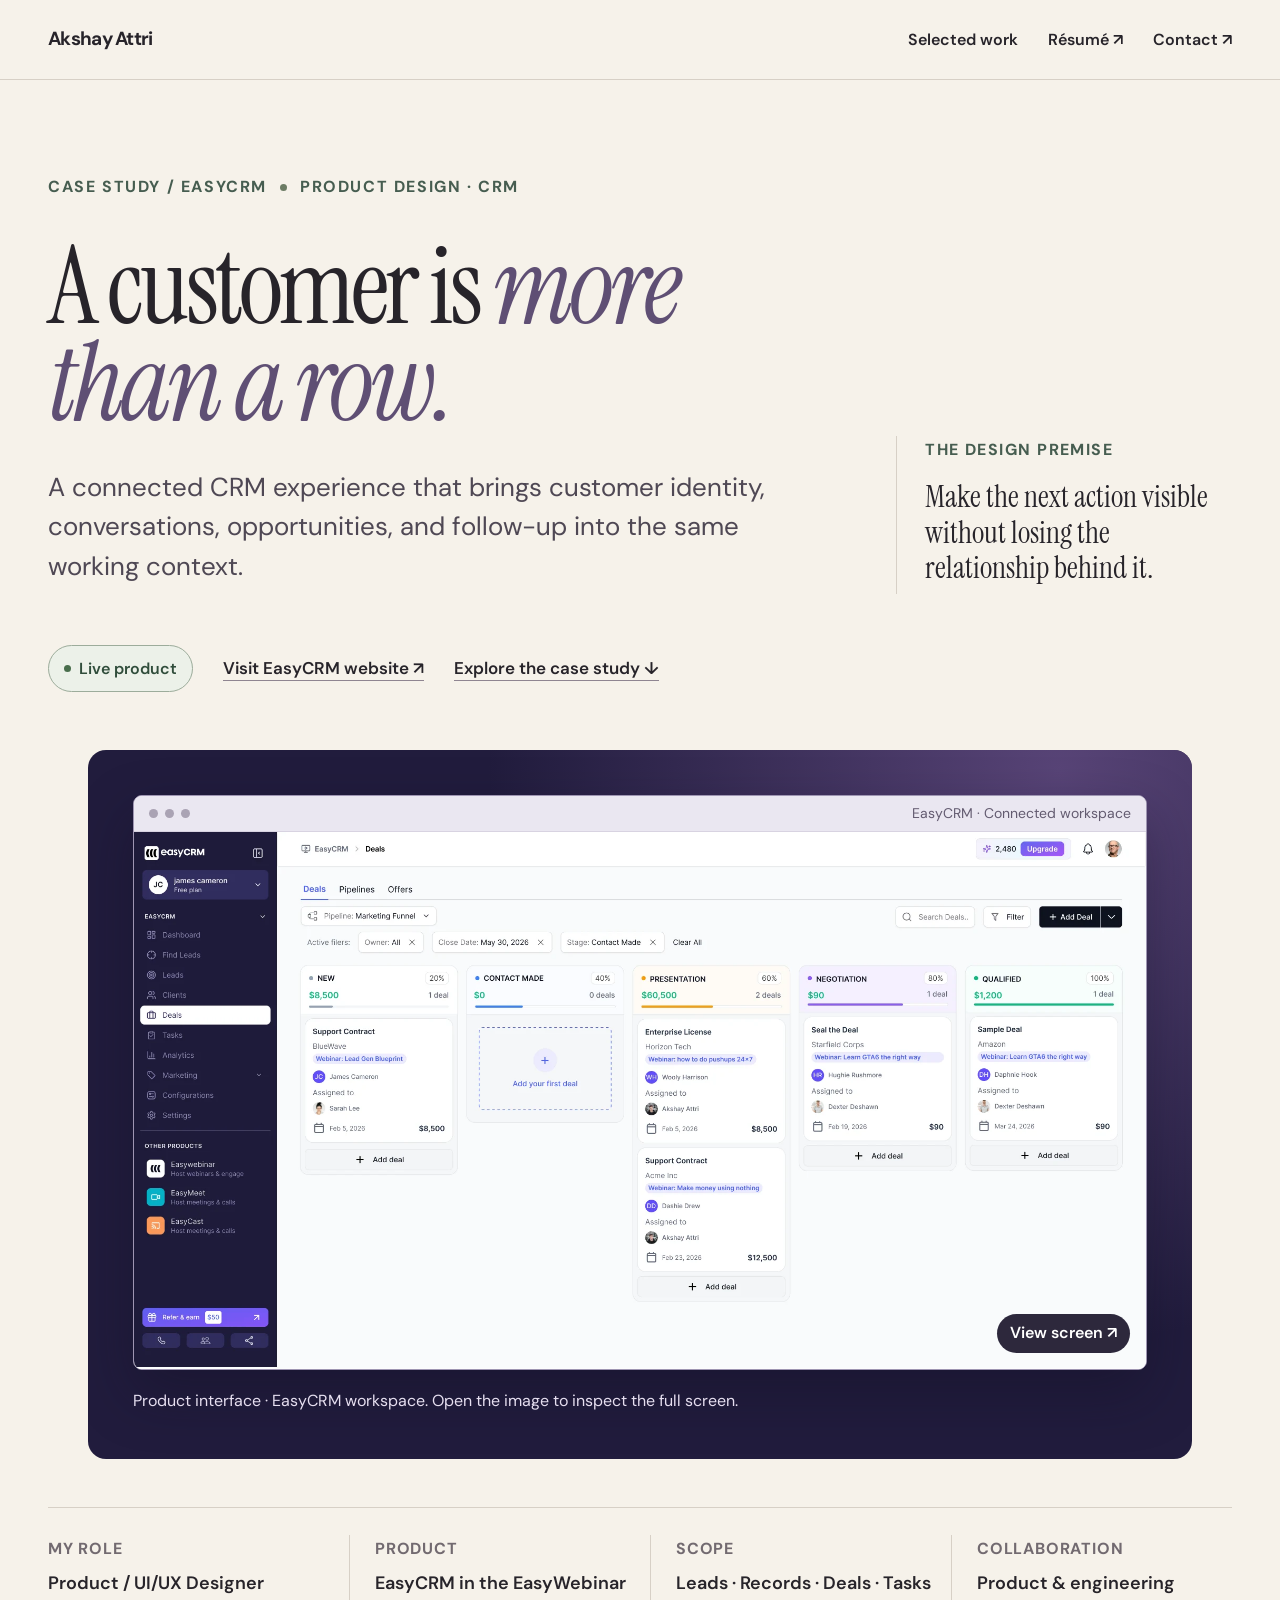
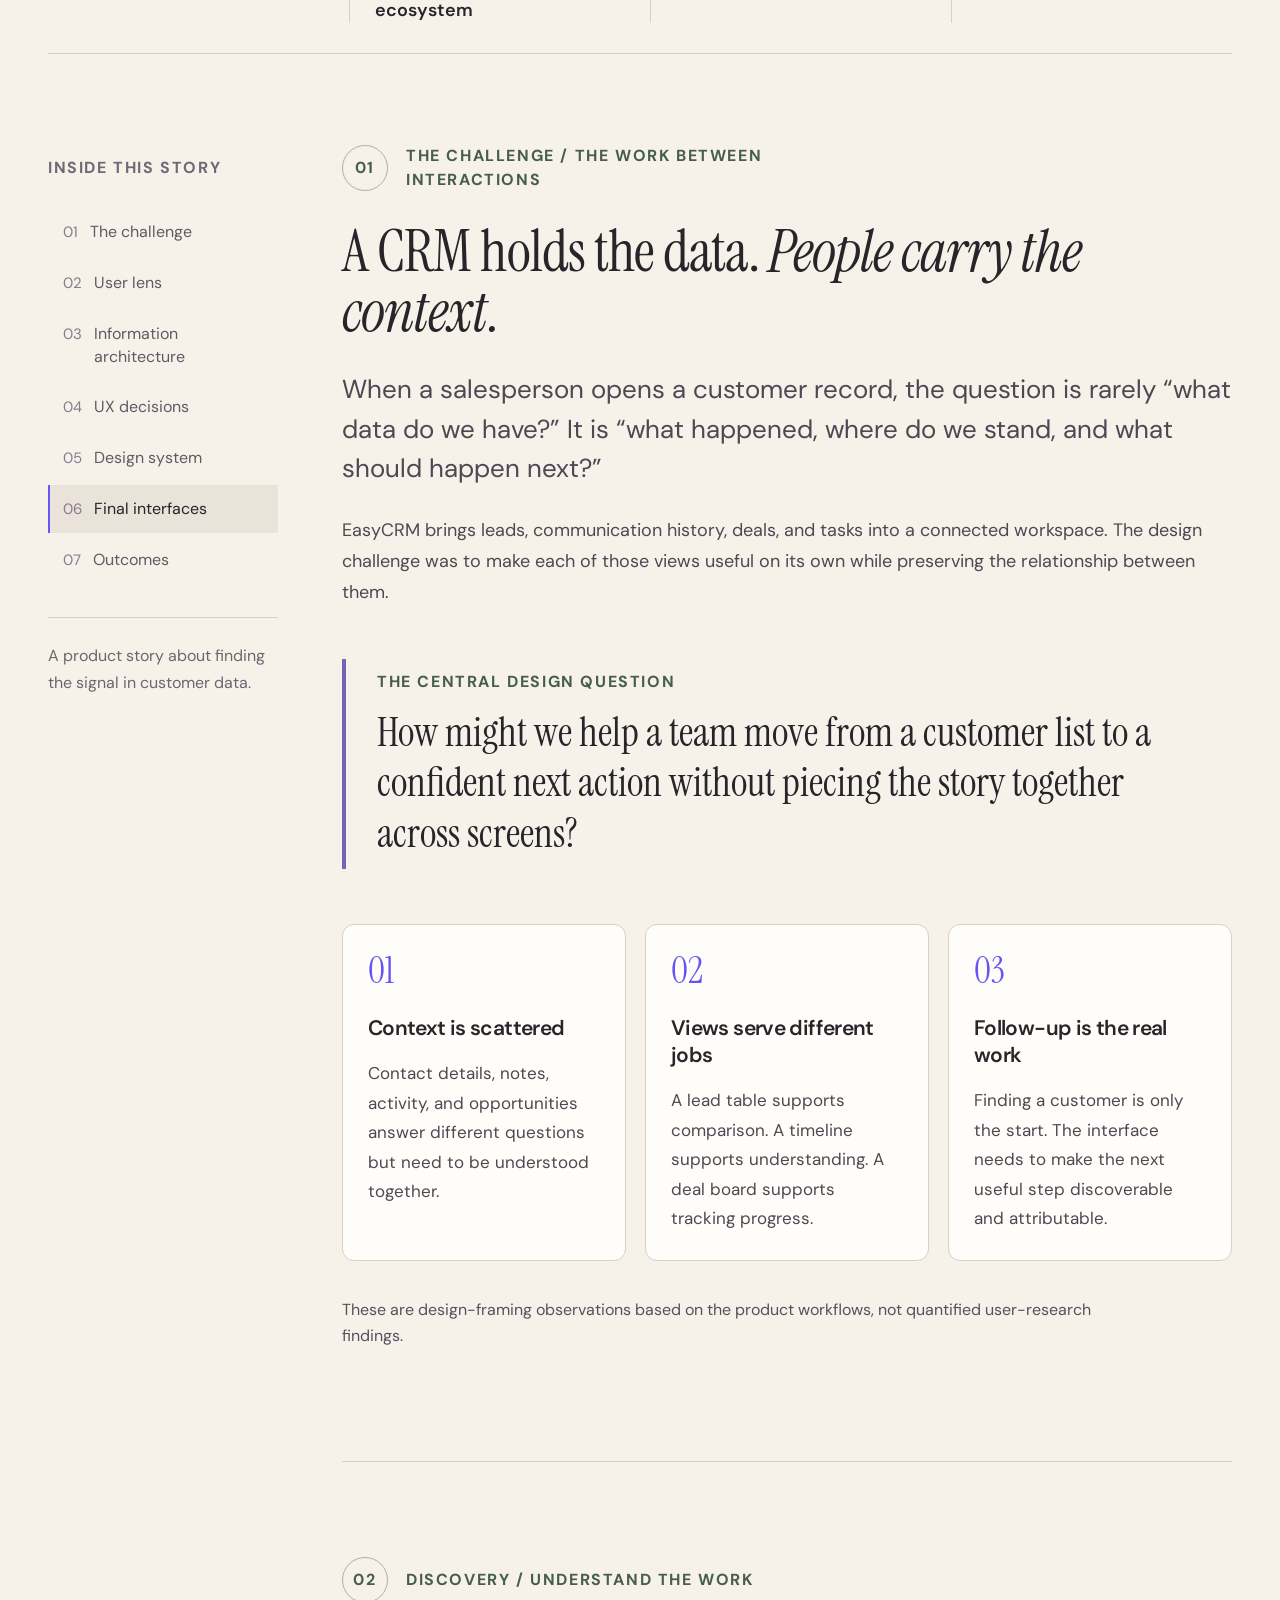
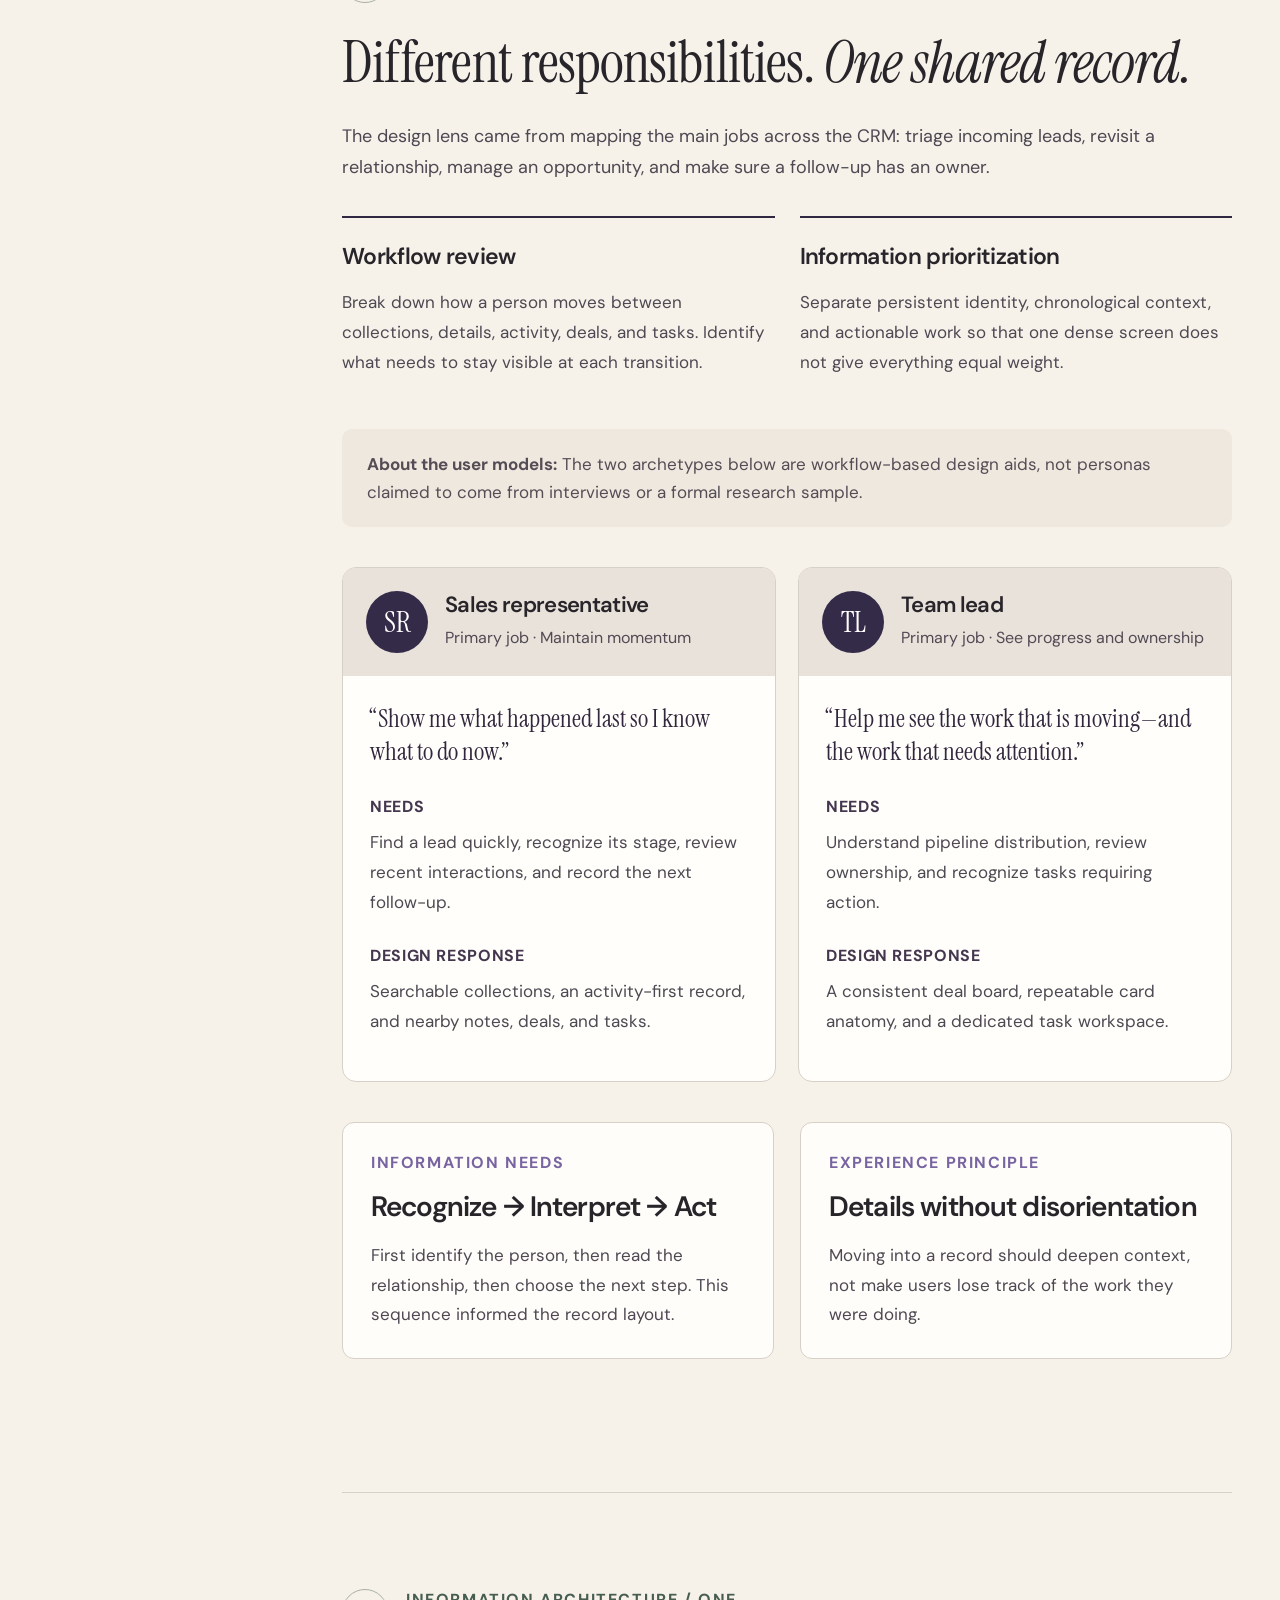
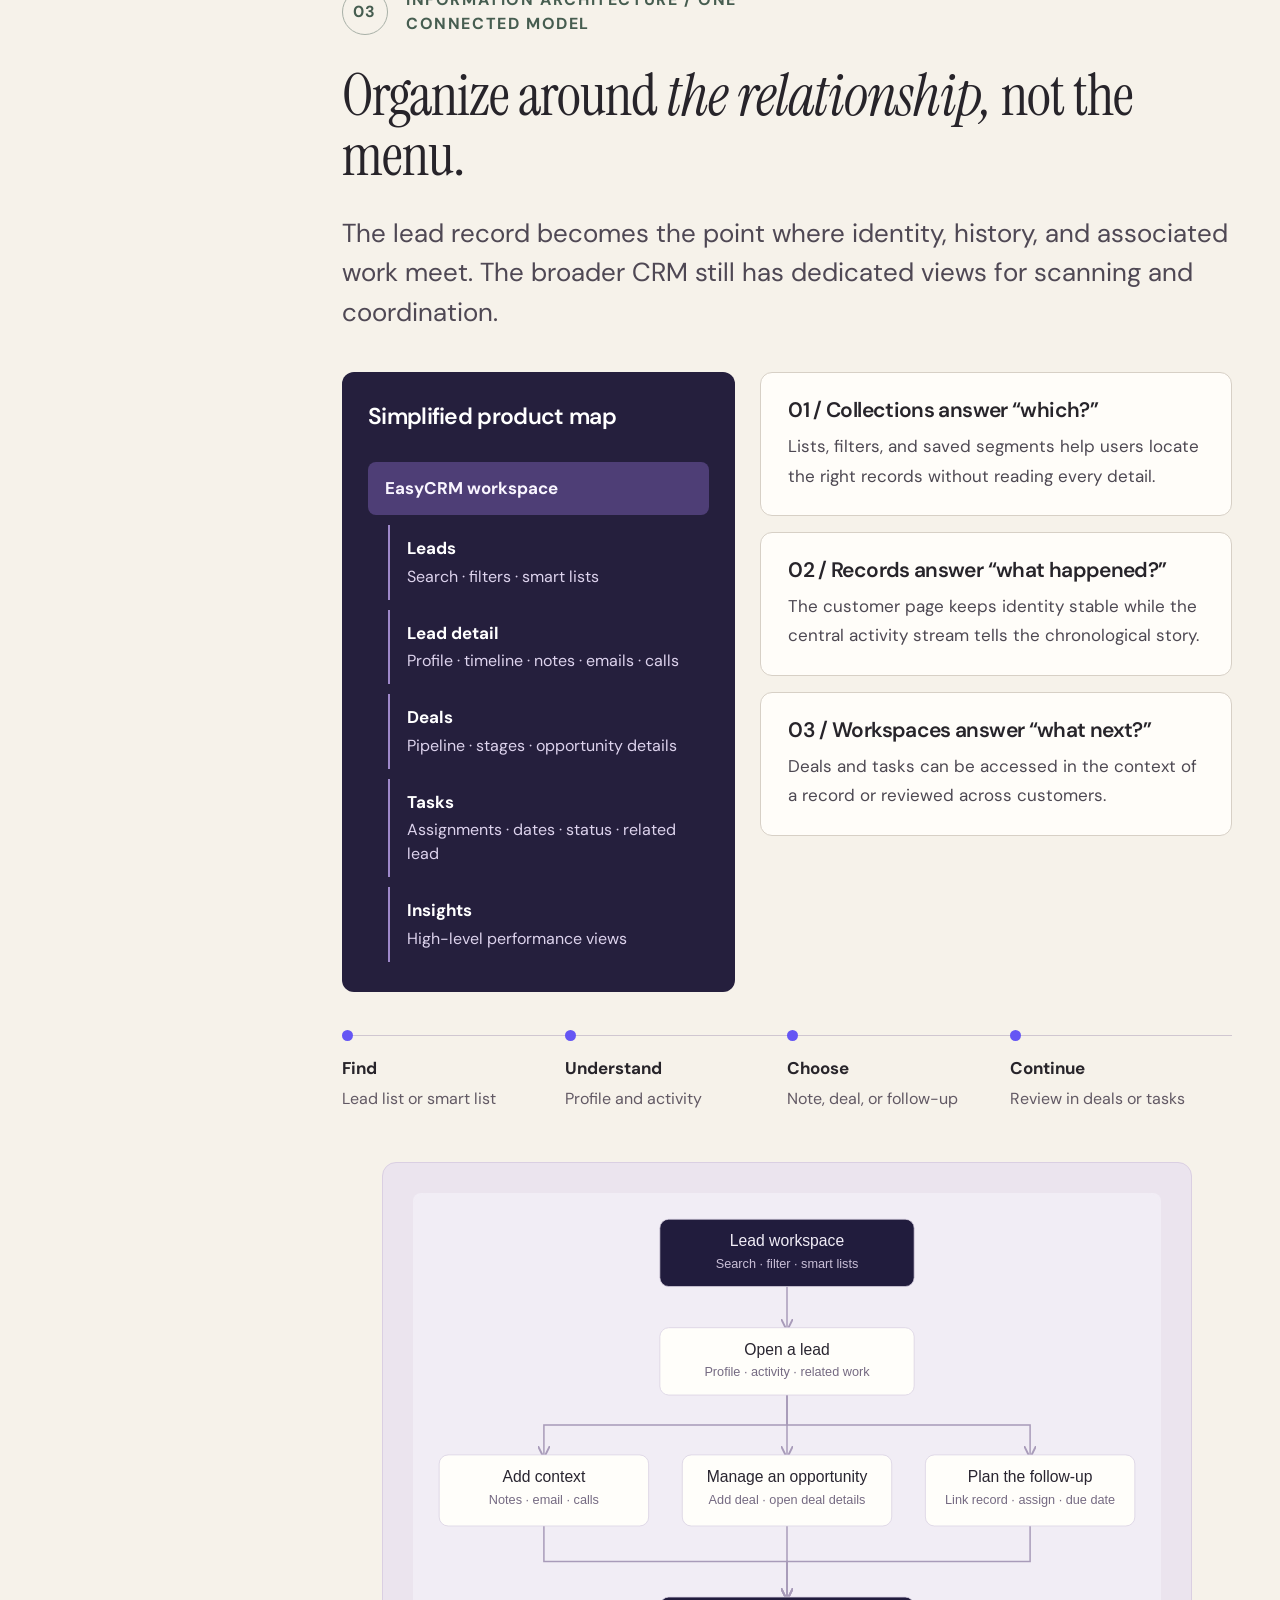
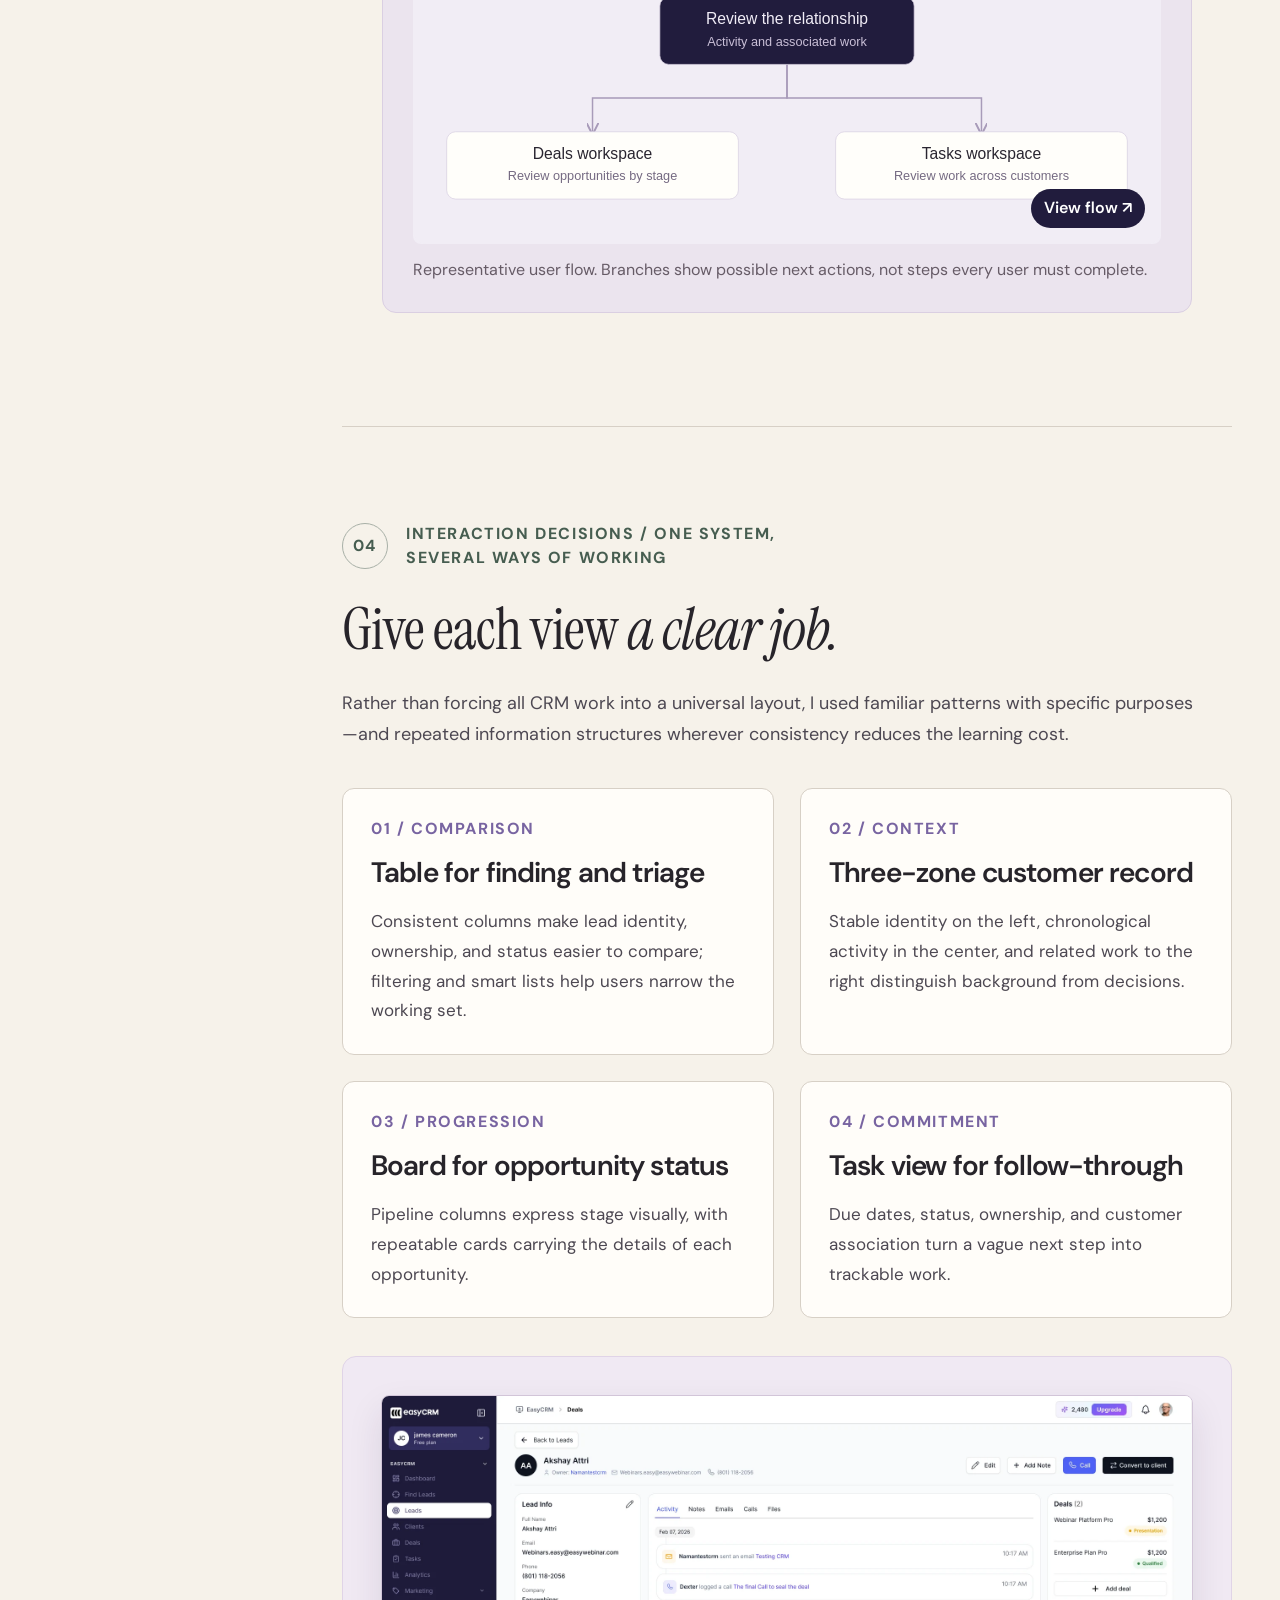
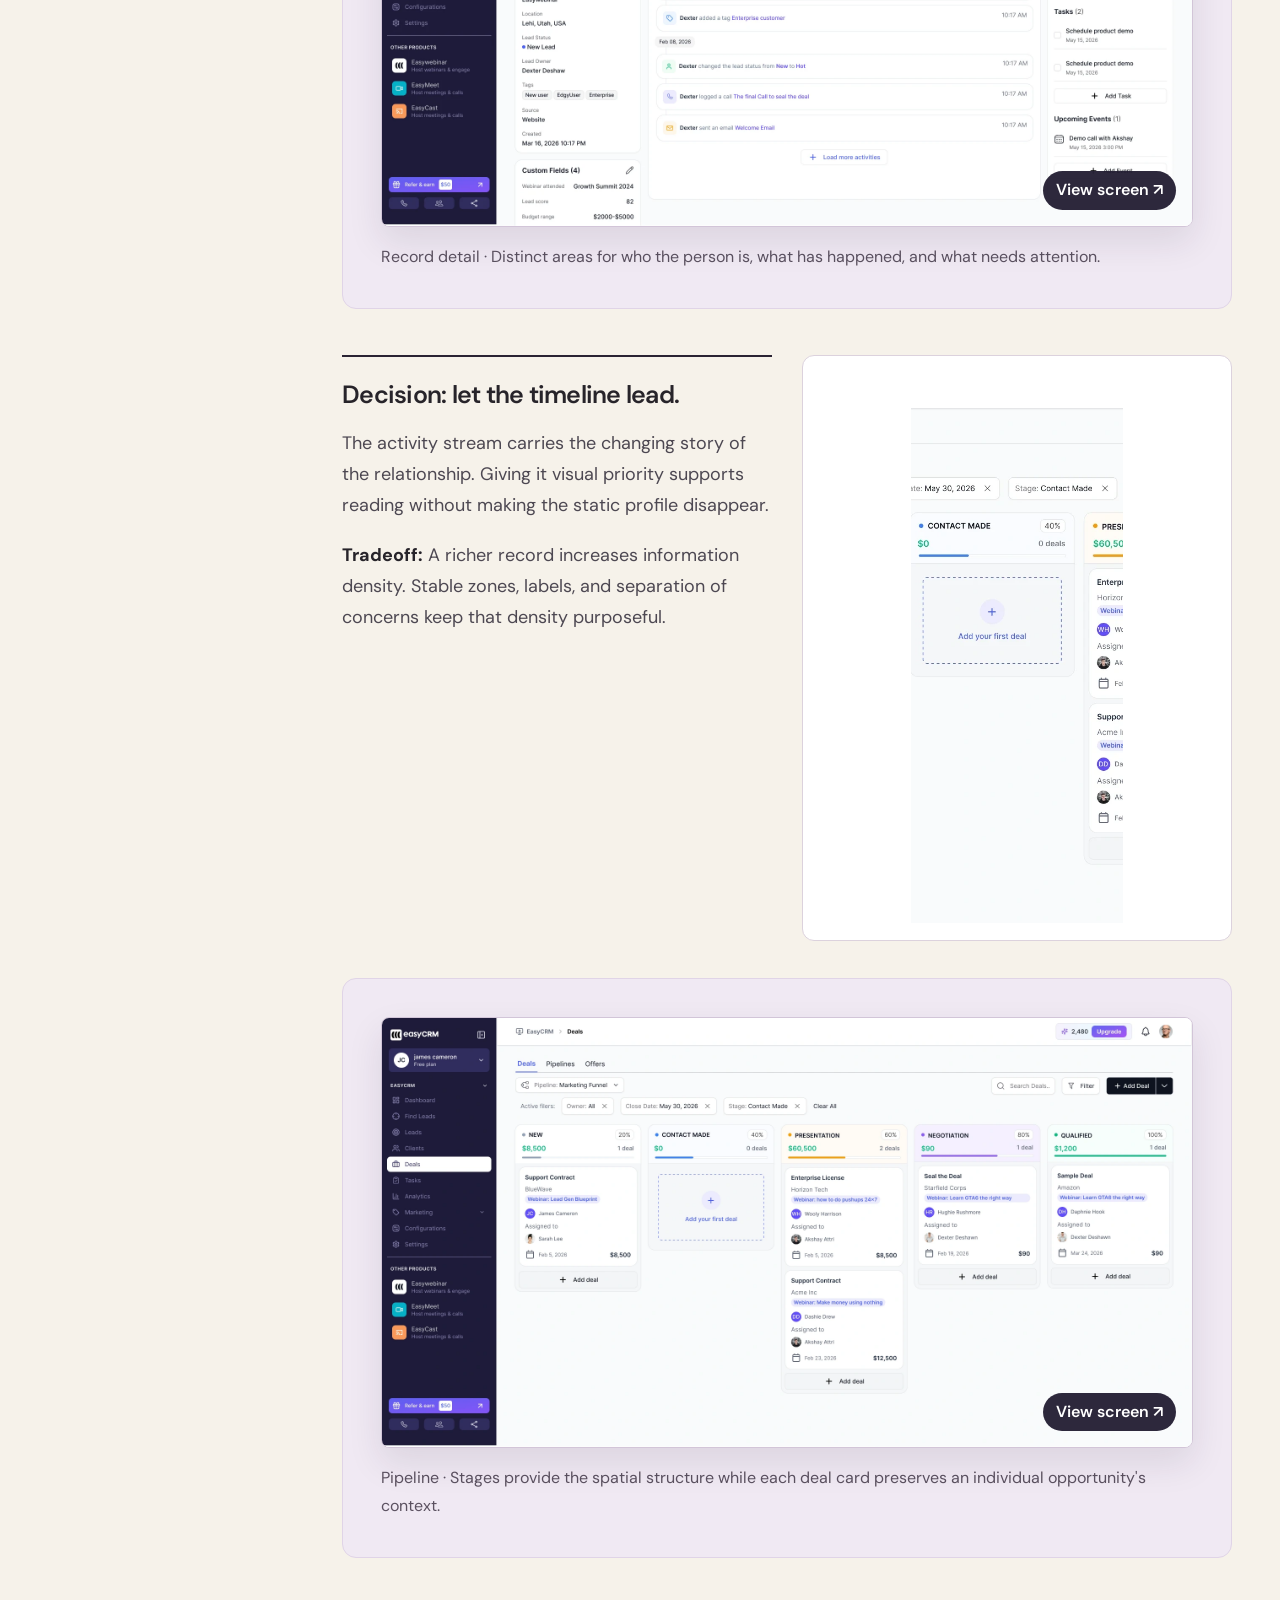
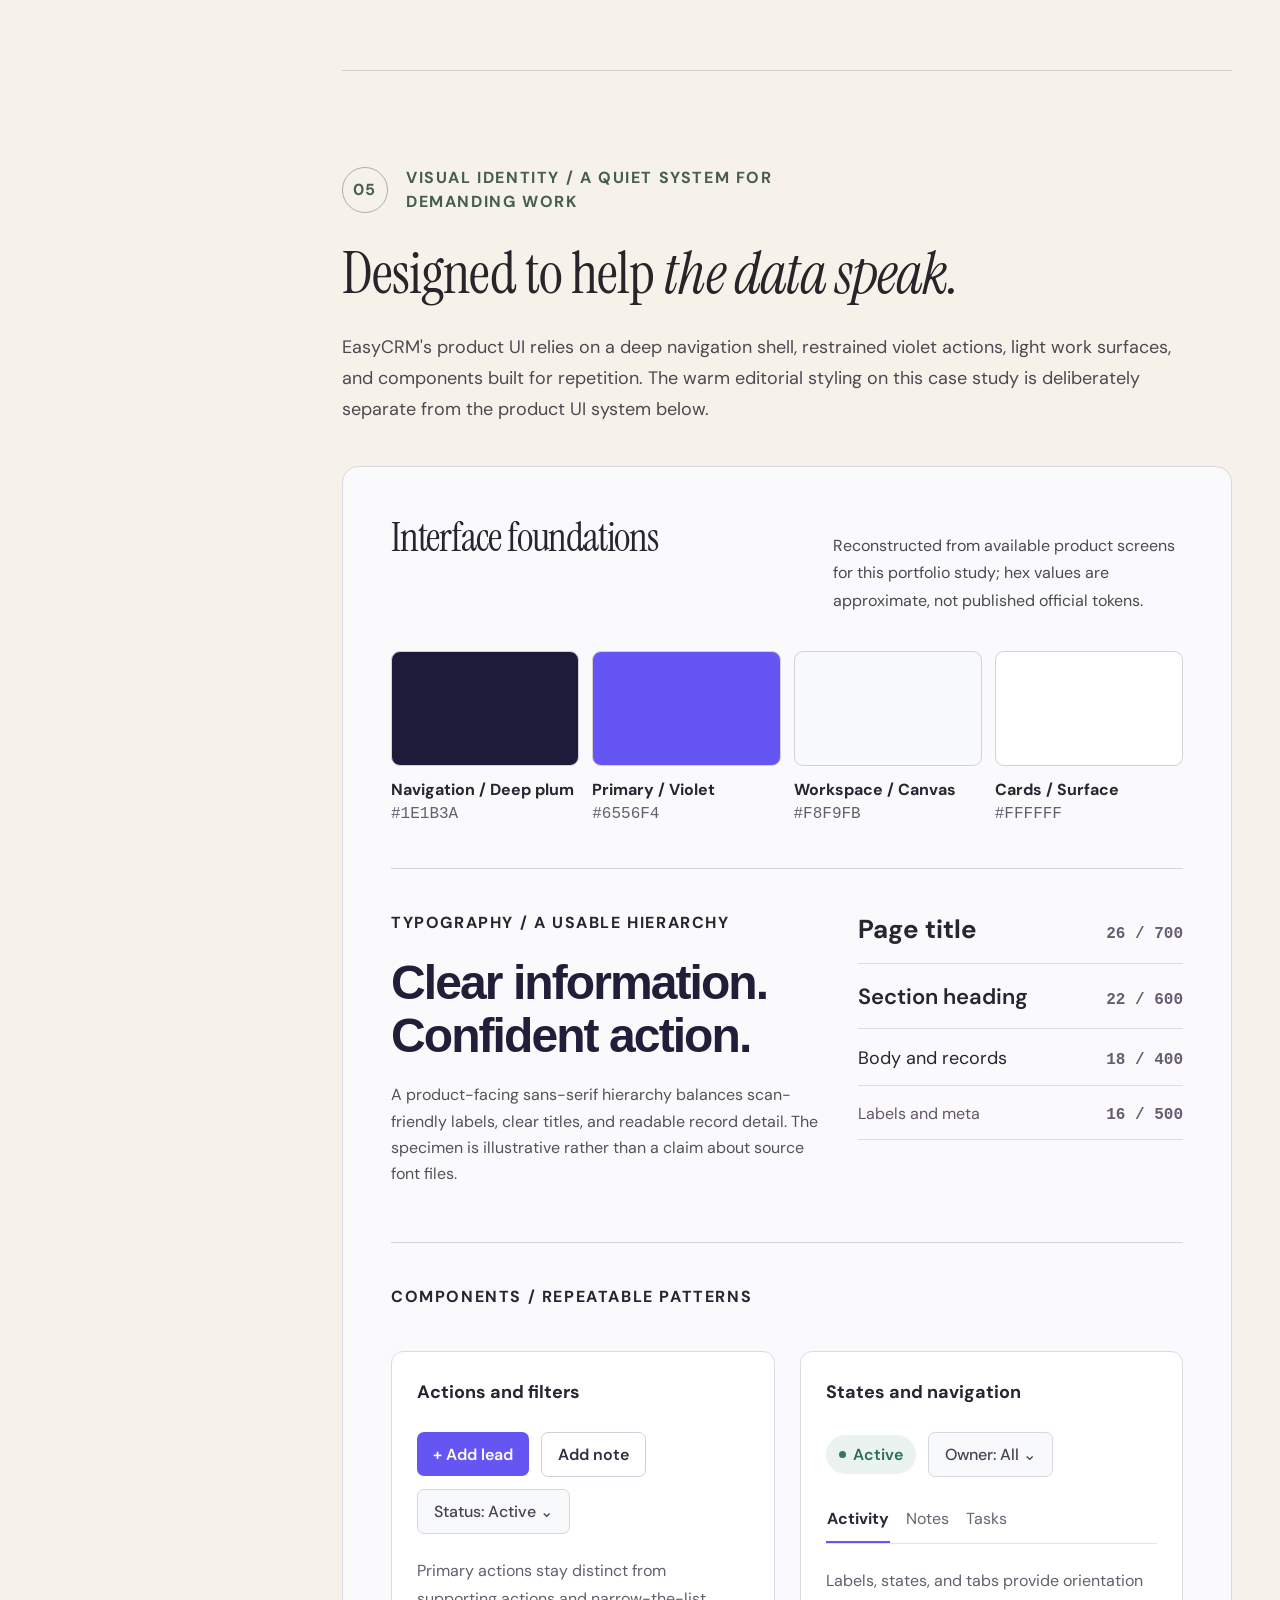
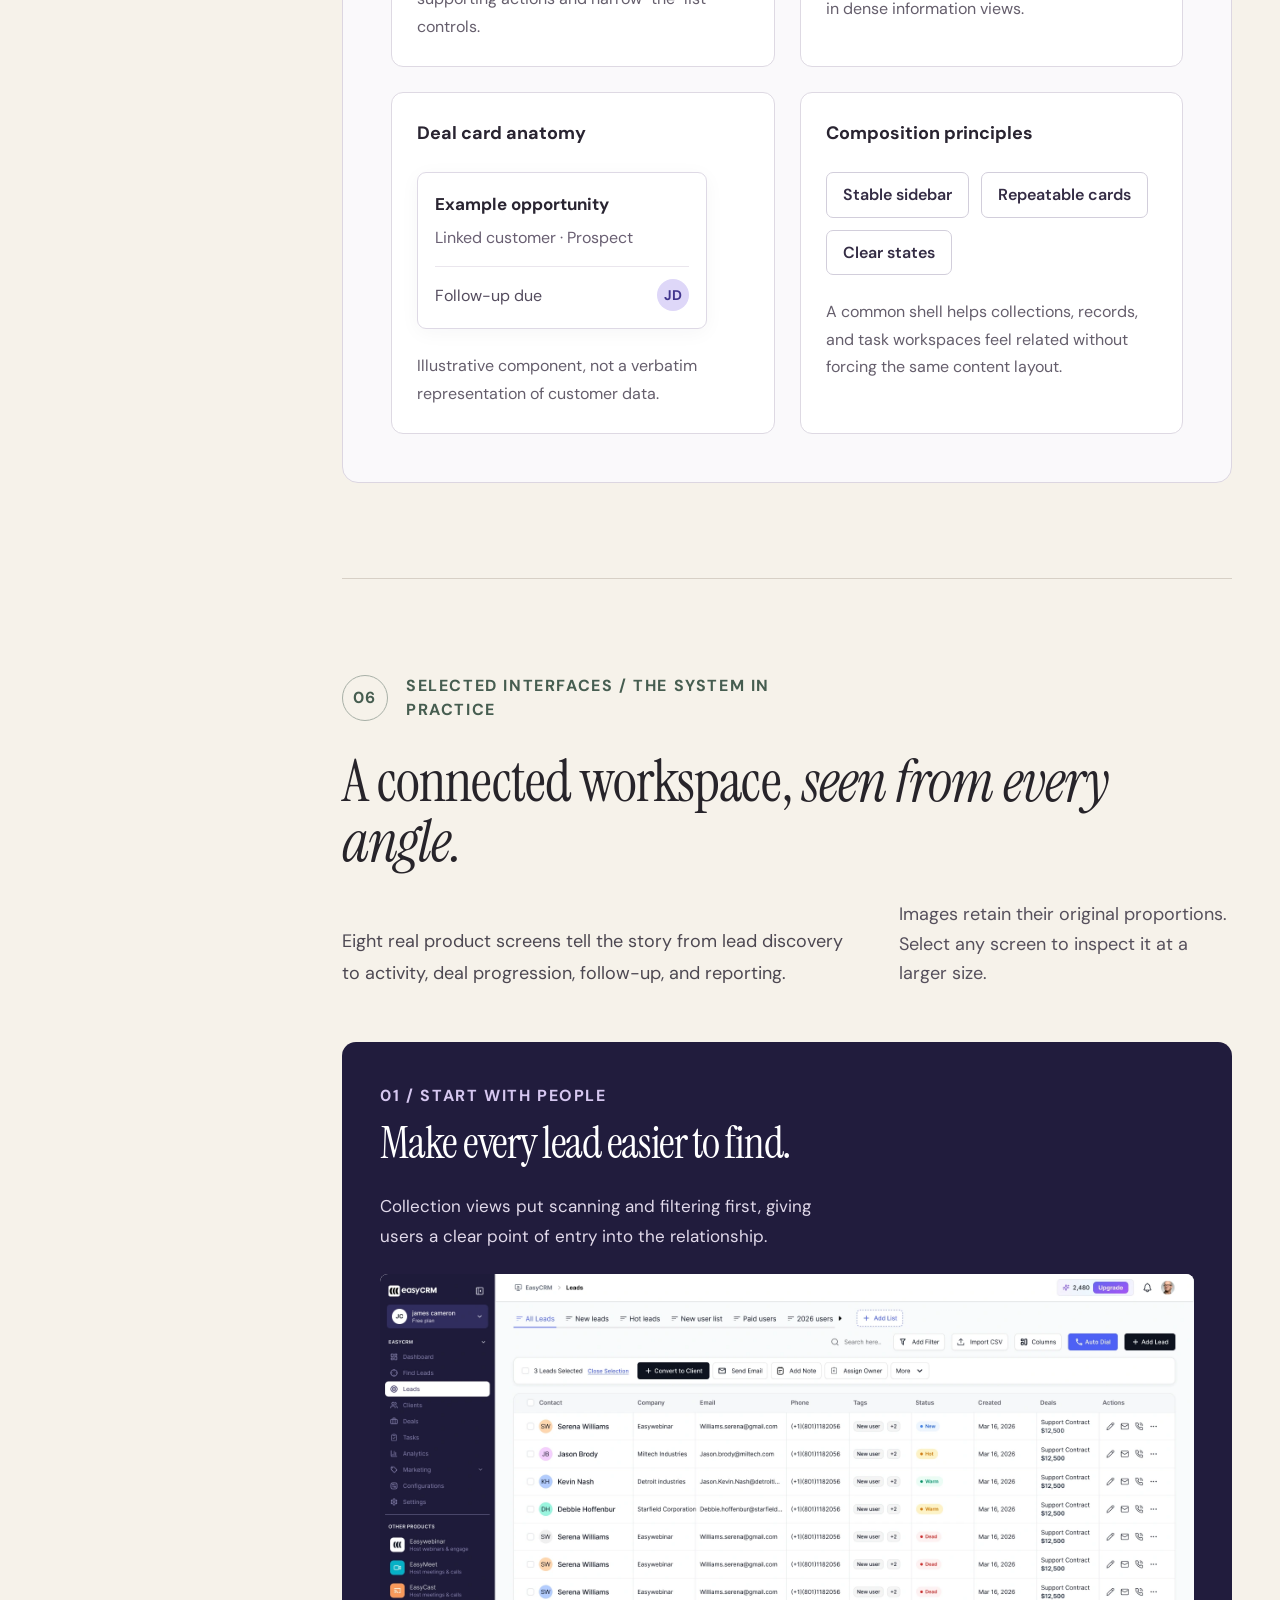
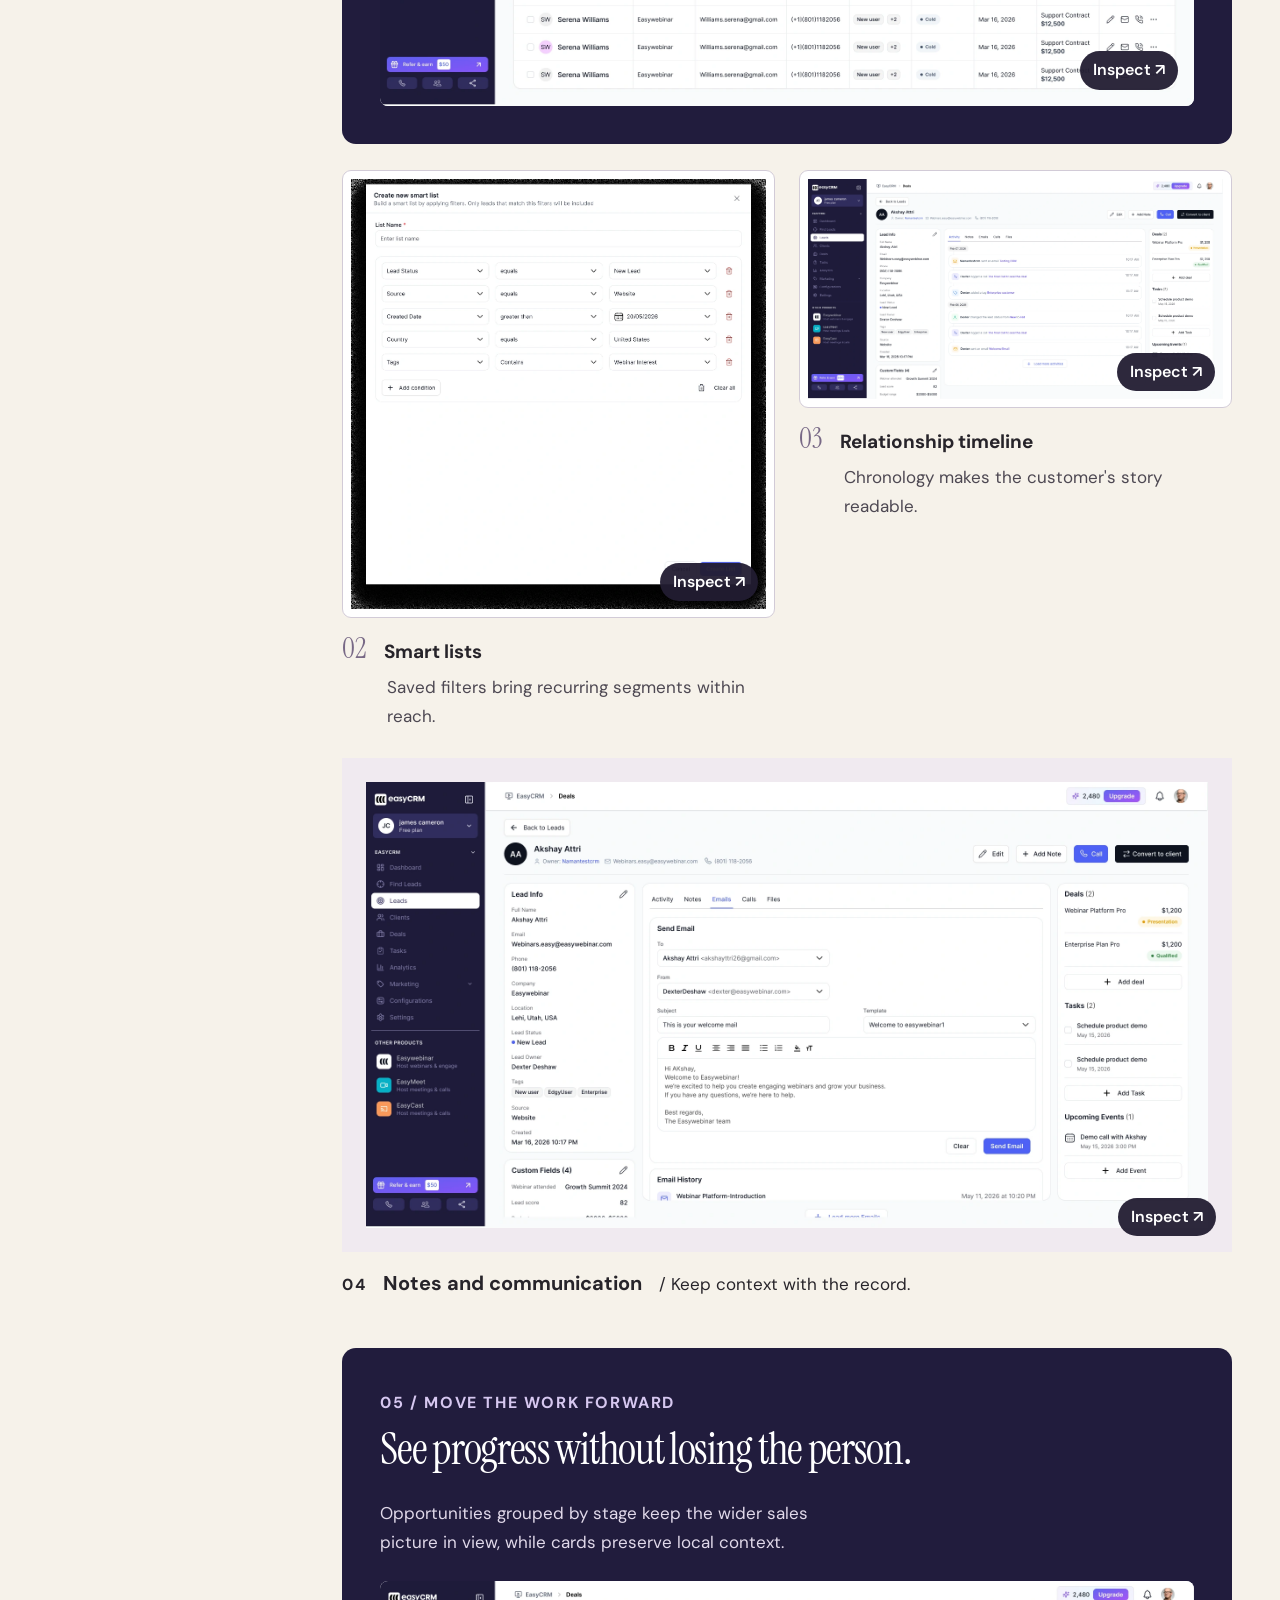
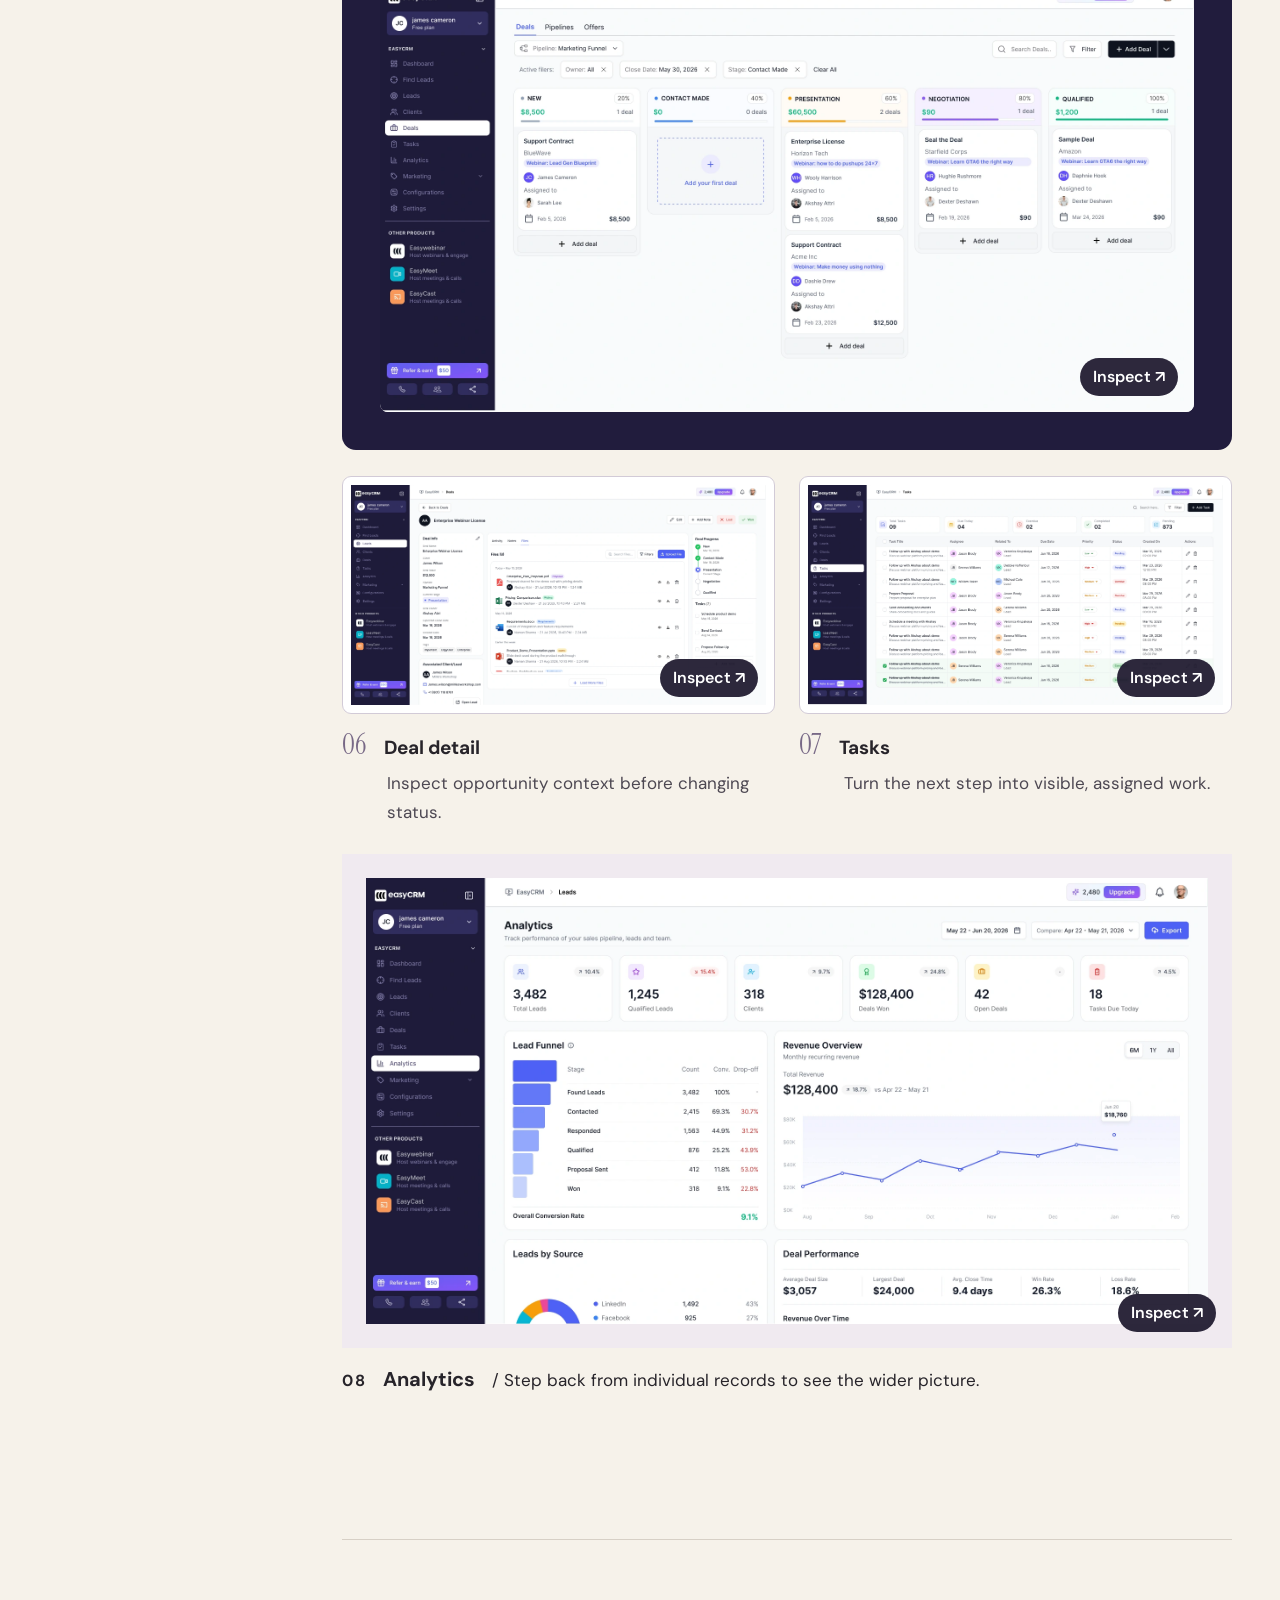
==== commit 362c1899: "Redesign EasyCRM case study with editorial layout, research lens, architecture, system, workflow dec" ====
--- a/easycrm.html
+++ b/easycrm.html
@@ -1,3 +1,498 @@
-<!doctype html><html lang="en"><head><meta charset="utf-8"><meta name="viewport" content="width=device-width,initial-scale=1"><title>EasyCRM — Akshay Attri</title><meta name="description" content="A product design case study covering workflows, design decisions, and UI foundations for EasyCRM."><link rel="stylesheet" href="case-studies.css"><style>
-.design-conclusion{font-size:18px;line-height:1.85;margin-top:28px}.crm-flow-section h2{margin-top:20px}.flow-open{display:block;width:100%;padding:0;border:1px solid #e0d8e7;border-radius:16px;overflow:hidden;background:#f1edf5;cursor:zoom-in;margin:35px 0 20px}.flow-open img{display:block;width:100%;height:auto}.flow-caption{font-size:16px;line-height:1.8;color:#696170}.flow-decisions{display:grid;grid-template-columns:1fr 1fr;gap:35px;margin-top:35px}.flow-decisions strong{font-size:20px;font-weight:500}.flow-decisions p{font-size:17px;margin-top:14px}.crm-screen-collection{padding:85px 0 60px}.crm-collection-intro{max-width:750px;margin-bottom:45px}.crm-collection-intro h2{font-family:Georgia,serif;font-weight:400;letter-spacing:-1.7px;line-height:1.2;margin-top:20px}.crm-collection-intro p{font-size:19px}.crm-gallery-feature{display:grid;grid-template-columns:1fr 2.1fr;gap:35px;padding:38px;background:#211c3d;color:#f1edf7;border-radius:12px;align-items:center;margin-top:50px}.crm-feature-copy .tag{color:#c4b7fa;font-size:14px;letter-spacing:1px}.crm-feature-copy h3{font-family:Georgia,serif;font-size:33px;line-height:1.2;letter-spacing:-.8px;font-weight:400;margin:20px 0}.crm-feature-copy p{font-size:17px;color:#c5bfd3;line-height:1.8}.crm-image-index{display:block;font-size:15px;color:#b3a9c8;margin-top:25px}.crm-gallery-feature .image-open,.crm-gallery-tile .image-open{display:block;width:100%;padding:0;border:1px solid #dcd5e5;background:#fff;border-radius:6px;cursor:zoom-in;overflow:hidden}.crm-gallery-feature img,.crm-gallery-tile img{display:block;width:100%;height:auto}.crm-gallery-trio{display:grid;grid-template-columns:repeat(3,minmax(0,1fr));gap:24px;padding:35px 0 10px}.crm-gallery-tile{margin:0;min-width:0}.crm-gallery-tile .image-open{padding:5px;background:#fff;box-shadow:0 10px 25px #30233c08}.crm-gallery-tile figcaption{display:flex;gap:13px;align-items:baseline;margin-top:18px}.crm-gallery-tile figcaption span{font-size:15px;color:#91819e}.crm-gallery-tile figcaption strong{font-size:19px;line-height:1.5;font-weight:500}.crm-gallery-tile>p{font-size:16px;line-height:1.75;margin:10px 0 0;color:#696170}.crm-gallery-hint{font-size:16px;text-align:center;color:#696170;margin-top:35px}@media(max-width:800px){.flow-decisions{grid-template-columns:1fr;gap:18px}.crm-screen-collection{padding:60px 0 45px}.crm-gallery-feature{grid-template-columns:1fr;padding:25px;gap:25px;margin-top:30px}.crm-feature-copy h3{font-size:30px}.crm-gallery-trio{grid-template-columns:1fr;gap:30px}.crm-gallery-tile figcaption strong{font-size:21px}.crm-gallery-tile>p{font-size:18px}.crm-image-index{margin-top:15px}.crm-collection-intro p{font-size:18px}.flow-caption{font-size:16px}}
-</style><link rel="stylesheet" href="portfolio-polish.css"><style>.product-live-row{display:flex;gap:20px;align-items:center;flex-wrap:wrap;margin:28px 0 10px}.product-live-badge{display:inline-flex;align-items:center;gap:8px;font-size:14px;font-weight:500;line-height:1.5;padding:7px 12px;border:1px solid #d8dfd2;border-radius:30px;color:#486044;background:#edf2e8}.product-live-badge:before{content:'';width:6px;height:6px;border-radius:50%;background:#638752}.product-website{font-size:17px;line-height:1.6;color:inherit;text-decoration:underline;text-underline-offset:5px;text-decoration-color:#b8b1c3}.product-website:hover{text-decoration-color:currentColor}@media(max-width:700px){.product-live-row{gap:14px;margin-top:24px}.product-website{font-size:16px}}</style></head><body class="crm"><header><nav><a class="brand" href="index.html">Akshay Attri</a><div class="links"><a href="index.html#work">Work</a><a href="assets/Akshay-Attri-Resume.pdf" target="_blank" rel="noopener">Résumé ↗</a><a href="mailto:akshayattri1@gmail.com">Contact ↗</a></div></nav></header><section class="hero"><div class="wrap"><div class="hero-grid"><div><span class="tag">EasyCRM / Product design</span><h1>Relationships.<br>In context.</h1><p class="lead">Connecting people, conversations, and the next step in a customer relationship.</p><div class="product-live-row"><span class="product-live-badge">Live product</span><a class="product-website" href="https://easywebinar.com/easycrm/" target="_blank" rel="noopener noreferrer" aria-label="Visit EasyCRM product website (opens in a new tab)">Visit EasyCRM website ↗</a></div></div><div class="hero-image"><button class="shot" aria-label="Enlarge EasyCRM deals pipeline"><img src="assets/easycrm-hero.webp" alt="EasyCRM deals pipeline" loading="lazy" width="1920" height="1018"></button></div></div></div></section><section class="case-brief" aria-label="Project at a glance"><div class="case-reading"><span>4 min read · Selected decisions</span><a href="index.html#work">All projects ↗</a></div><div class="brief-top"><span class="brief-eyebrow">Project at a glance</span><span class="brief-period">Professional product · EasyWebinar ecosystem</span></div><dl class="brief-facts"><div><dt>My role</dt><dd>Product / UI/UX designer</dd></div><div><dt>Collaboration</dt><dd>Product &amp; engineering</dd></div><div><dt>Scope</dt><dd>Leads, deals, tasks &amp; records</dd></div></dl><div class="brief-story"><div><h2>The challenge</h2><p>Make dense customer information useful when someone needs to decide what happens next.</p></div><div><h2>My contribution</h2><p>I designed record layouts, collection views, contextual actions, and reusable interface patterns.</p></div><div><h2>The result</h2><p>Customer identity, activity, opportunities, and follow-up share a connected record model.</p></div></div><p class="brief-constraint"><strong>Design constraint · Density with context.</strong> Support comparison across many records while keeping individual relationships understandable.</p></section><div class="wrap"><div class="body-grid"><aside class="contents"><a href="#brief">01 / The brief</a><a href="#model">03 / Relationship model</a><a href="#workflow">04 / Workflow decisions</a><a href="#foundations">05 / Visual system</a><a href="#delivery">06 / Reflection</a><a href="#user-flow">07 / User flow</a></aside><article><section class="section" id="brief"><div class="index-title"><span>01</span><h2>The record is only<br>the beginning.</h2></div><p class="lead">A CRM needs to help people interpret a relationship, not simply store it.</p><p>My challenge was to connect overview-level work—scanning leads, reviewing a pipeline, and planning tasks—with the details of an individual customer. I used a consistent structure for moving from a collection to a record and then to the next action.</p><div class="case-note" style="margin-top:35px"><span class="tag">The design question</span><h3 style="margin-top:20px">How do I make dense customer information feel actionable?</h3><p style="margin-bottom:0">Give different information different jobs: identification, history, progress, and follow-up.</p></div></section><section class="section line" id="model"><div class="index-title"><span>03</span><h2>One relationship.<br>Three layers of context.</h2></div><div class="screen"><button class="shot" aria-label="Enlarge Lead detail with profile, activity, and related work"><img src="assets/easycrm-1.webp" alt="Lead detail with profile, activity, and related work" loading="lazy" width="1920" height="1018"></button></div><div class="three-zone"><div><b>Identity</b><p>Who this person is, who owns the relationship, and where it came from.</p></div><div><b>History</b><p>What happened across emails, calls, notes, and updates.</p></div><div><b>Next action</b><p>Deals, tasks, and events connected to the record.</p></div></div><p>I gave the activity timeline the largest region because it carries the evolving relationship. Stable profile information sits to the left; related work sits to the right. This separates reading history from deciding what to do next.</p><div class="decision-comparison"><span class="comparison-label">Decision &amp; tradeoff</span><div><h3>Approach</h3><p>Separate identity, history, and related work into stable regions.</p></div><div><h3>Risk addressed</h3><p>Equal visual emphasis makes dense records harder to scan.</p></div><div><h3>Why this direction</h3><p>The central timeline prioritizes reading; adjacent tasks and deals keep follow-up close.</p></div></div></section><section class="section line" id="workflow"><div class="index-title"><span>04</span><h2>Different views.<br>Different decisions.</h2></div><div class="crm-ledger"><div><h3>Table for comparison</h3><p>I used aligned columns for lead identity, ownership, and status. This supports scanning across records; search and filtering stay above the collection.</p></div><div><h3>Board for progression</h3><p>Deals are grouped by stage, making progress spatial. Cards repeat the same information pattern so the pipeline remains readable as opportunities accumulate.</p></div><div><h3>Tasks for commitment</h3><p>A dedicated task workspace supports planning across customers. Record-level tasks preserve the link between follow-up and the relationship.</p></div></div><div style="margin-top:45px"></div><div class="case-note" style="margin-top:35px"><span class="tag">The tradeoff</span><h3 style="margin-top:15px">Density versus confidence.</h3><p style="margin:0">Compact tables support comparison but demand consistent alignment and clear states. The design uses neutral surfaces, restrained status color, and record detail pages to manage that tension.</p></div></section><section class="section line" id="foundations"><div class="index-title"><span>05</span><h2>The visual system:<br>quiet, precise, repeatable.</h2></div><div class="foundation"><span class="tag">Color architecture</span><div class="palette"><div class="swatch"><i style="--c:#1E1B3A"></i><b>Navigation</b><small>#1E1B3A</small></div><div class="swatch"><i style="--c:#6556F4"></i><b>Primary action</b><small>#6556F4</small></div><div class="swatch"><i style="--c:#F8F9FB"></i><b>Canvas</b><small>#F8F9FB</small></div><div class="swatch"><i style="--c:#FFFFFF"></i><b>Surface</b><small>#FFFFFF</small></div></div><p>Deep aubergine establishes the navigation shell. Violet carries interactive emphasis, while white cards and pale canvas tones support dense customer information.</p><div class="type-show"><div><div class="aa">Aa</div></div><div class="type-lines"><div style="font-size:26px;font-weight:600">A clear hierarchy.<small>PAGE TITLE / STRONG EMPHASIS</small></div><div style="font-size:17px;font-weight:600">Section heading<small>GROUPING / WAYFINDING</small></div><div style="font-size:16px">Readable interface text<small>BODY / LABELS / SUPPORTING METADATA</small></div></div></div><div class="components" aria-label="Reconstructed component specimens"><span class="demo-primary">Add lead</span><span class="demo-secondary">Add note</span><span class="chip">Active</span><span class="toggle"></span></div><p class="note">Visual-system study based on the product screens; color values are approximate.</p></div><div class="two" style="margin-top:45px"><div><h3>Cards as units of work.</h3><p>Pipeline cards use a repeated anatomy so each opportunity can be recognized within a larger board. Column grouping carries the workflow stage; the card carries the individual deal.</p></div><div class="ui-crop"><img loading="lazy" src="assets/easycrm-detail-0.webp" alt="Actual EasyCRM pipeline card detail" width="384" height="997"></div></div></section><section class="section line compact-outcome" id="delivery"><span class="tag">Outcome &amp; next check</span><h2>Context stays with<br>the next action.</h2><p>Lists, record history, deals, and tasks share a consistent customer model. A useful next evaluation is whether someone can move from an unfamiliar lead to an assigned follow-up while retaining the relationship context.</p></section><section class="section line crm-flow-section" id="user-flow"><span class="tag">07 / Connecting the workflow</span><h2>From a name in a list<br>to a meaningful next step.</h2><p>The lead detail is the point where identity, communication history, and related work meet. From there, the user can add context, create an opportunity, or plan a follow-up task.</p><button class="image-open flow-open" aria-label="Enlarge EasyCRM user flow"><img src="assets/easycrm-user-flow.svg" alt="EasyCRM workflow from lead list to record, notes, deals, follow-up tasks, activity review, and dedicated workspaces"></button><p class="flow-caption">Available task routes shown in the product; branches are optional paths.</p></section></article></div><section class="crm-screen-collection line"><div class="crm-collection-intro"><span class="tag">Selected interfaces / A system in practice</span><h2>A connected workspace.<br>Seen from every angle.</h2><p>Eight screens across customer context, opportunity management, and follow-up.</p></div><div class="crm-gallery-feature"><div class="crm-feature-copy"><span class="tag">01—04 / Understand the relationship</span><h3>Start with the people.</h3><p>A focused collection view leads into the details, history, and communication that give a customer record meaning.</p><span class="crm-image-index">01 / Lead workspace</span></div><button class="image-open" aria-label="Enlarge Lead workspace"><img loading="lazy" src="assets/crm-gallery/1.webp" alt="EasyCRM Lead workspace full screen" width="1920" height="1018"></button></div><div class="crm-gallery-trio"><figure class="crm-gallery-tile"><button class="image-open" aria-label="Enlarge Smart lists"><img loading="lazy" src="assets/crm-gallery/2.webp" alt="EasyCRM Smart lists full screen" width="1055" height="1093"></button><figcaption><span>02</span><strong>Smart lists</strong></figcaption><p>Turn a recurring filter into a reusable view.</p></figure><figure class="crm-gallery-tile"><button class="image-open" aria-label="Enlarge Relationship timeline"><img loading="lazy" src="assets/crm-gallery/3.webp" alt="EasyCRM Relationship timeline full screen" width="1920" height="1018"></button><figcaption><span>03</span><strong>Relationship timeline</strong></figcaption><p>Read the history before taking action.</p></figure><figure class="crm-gallery-tile"><button class="image-open" aria-label="Enlarge Notes &amp; communication"><img loading="lazy" src="assets/crm-gallery/4.webp" alt="EasyCRM Notes &amp; communication full screen" width="1920" height="1018"></button><figcaption><span>04</span><strong>Notes &amp; communication</strong></figcaption><p>Keep a conversation connected to its record.</p></figure></div><div class="crm-gallery-feature"><div class="crm-feature-copy"><span class="tag">05—08 / Move the work forward</span><h3>See the progress.<br>Own the next action.</h3><p>Pipeline stages, opportunity detail, and task management connect day-to-day activity to the wider sales workflow.</p><span class="crm-image-index">05 / Deals pipeline</span></div><button class="image-open" aria-label="Enlarge Deals pipeline"><img loading="lazy" src="assets/crm-gallery/5.webp" alt="EasyCRM Deals pipeline full screen" width="1920" height="1018"></button></div><div class="crm-gallery-trio"><figure class="crm-gallery-tile"><button class="image-open" aria-label="Enlarge Deal detail"><img loading="lazy" src="assets/crm-gallery/6.webp" alt="EasyCRM Deal detail full screen" width="1920" height="1018"></button><figcaption><span>06</span><strong>Deal detail</strong></figcaption><p>Review opportunity context and activity.</p></figure><figure class="crm-gallery-tile"><button class="image-open" aria-label="Enlarge Task management"><img loading="lazy" src="assets/crm-gallery/7.webp" alt="EasyCRM Task management full screen" width="1920" height="1018"></button><figcaption><span>07</span><strong>Task management</strong></figcaption><p>Coordinate assignments, priorities, and dates.</p></figure><figure class="crm-gallery-tile"><button class="image-open" aria-label="Enlarge Analytics"><img loading="lazy" src="assets/crm-gallery/8.webp" alt="EasyCRM Analytics full screen" width="1920" height="1018"></button><figcaption><span>08</span><strong>Analytics</strong></figcaption><p>Step back from records to review the wider picture.</p></figure></div><p class="crm-gallery-hint">Select a screen to inspect the full interface.</p></section><a class="end" href="goodpaw.html"><div><span class="tag">Explore another project</span><h2>GoodPaw</h2></div><span class="arr">↗</span></a><p class="footer-note">Akshay Attri · Product design portfolio · Selected work</p></div><dialog id="lightbox"><button class="close" aria-label="Close enlarged screen">×</button><img alt="Enlarged product screen"></dialog><script>const b=document.querySelector('dialog');document.querySelectorAll('.shot,.image-open').forEach(s=>s.onclick=()=>{b.querySelector('img').src=s.querySelector('img').src;b.querySelector('img').alt=s.querySelector('img').alt;b.showModal();document.body.style.overflow='hidden'});function closeBox(){b.close();document.body.style.overflow=''}b.querySelector('.close').onclick=closeBox;b.onclick=e=>{if(e.target===b)closeBox()};b.onclose=()=>document.body.style.overflow='';</script></body></html>+<!doctype html>
+<html lang="en">
+<head>
+  <meta charset="utf-8">
+  <meta name="viewport" content="width=device-width, initial-scale=1">
+  <meta name="description" content="EasyCRM product design case study by Akshay Attri — an editorial exploration of connected lead records, relationship history, deals, tasks, design decisions, and the UI system.">
+  <meta name="theme-color" content="#f6f2ea">
+  <title>EasyCRM — Designing Around the Relationship | Akshay Attri</title>
+  <link rel="preconnect" href="https://fonts.googleapis.com">
+  <link rel="preconnect" href="https://fonts.gstatic.com" crossorigin>
+  <link href="https://fonts.googleapis.com/css2?family=DM+Sans:wght@400;500;600;700&family=Instrument+Serif:ital@0;1&display=swap" rel="stylesheet">
+  <style>
+    :root{--paper:#f6f2ea;--paper-deep:#eee8dd;--ink:#27242a;--muted:#56505c;--line:#d7d0c6;--plum:#211c3d;--lilac:#6556f4;--moss:#465d50;--card:#fffdf9;--measure:72ch}
+    *,*::before,*::after{box-sizing:border-box}
+    html{scroll-behavior:smooth;scroll-padding-top:118px}
+    body{margin:0;background:var(--paper);color:var(--ink);font:400 18px/1.7 "DM Sans",Arial,sans-serif;-webkit-font-smoothing:antialiased}
+    body.modal-open{overflow:hidden}
+    a{color:inherit;text-decoration:none}
+    a:hover{text-decoration-color:currentColor}
+    button{font:inherit}
+    img{max-width:100%}
+    :focus-visible{outline:3px solid #6556f4;outline-offset:4px}
+    .skip{position:absolute;top:-100px;left:16px;background:#fff;padding:12px 20px;z-index:100}
+    .skip:focus{top:14px}
+    .container{width:min(100% - 96px,1380px);margin-inline:auto}
+    .site-header{position:sticky;z-index:35;top:0;backdrop-filter:blur(18px);background:#f6f2eaf2;border-bottom:1px solid var(--line)}
+    .top-nav{min-height:79px;display:flex;align-items:center;justify-content:space-between;gap:20px}
+    .site-brand{font-size:19px;font-weight:700;letter-spacing:-.7px}
+    .site-brand:hover{text-decoration:underline;text-underline-offset:5px}
+    .site-links{display:flex;align-items:center;gap:30px;font-size:16px;font-weight:600}
+    .site-links a:hover,.text-link:hover{text-decoration:underline;text-underline-offset:6px}
+    .eyebrow,.chapter-number,.overline{font-size:16px;letter-spacing:.1em;text-transform:uppercase;font-weight:700;line-height:1.5}
+    .eyebrow{color:var(--moss)}
+    .serif{font-family:"Instrument Serif",Georgia,serif;font-weight:400}
+    h1,h2,h3,p{margin-top:0}
+    h1{font:400 clamp(68px,8.4vw,142px)/.9 "Instrument Serif",Georgia,serif;letter-spacing:-.036em;margin:25px 0 35px;max-width:960px}
+    h1 em{color:#5f4f74;font-weight:400}
+    h2{font:400 clamp(43px,4.5vw,76px)/1.04 "Instrument Serif",Georgia,serif;letter-spacing:-.016em;margin:0 0 28px}
+    h3{font-size:clamp(22px,2.2vw,30px);line-height:1.27;letter-spacing:-.03em;margin:0 0 17px;font-weight:600}
+    p{font-size:18px;line-height:1.74;color:#4d4852}
+    p strong{color:var(--ink)}
+    .intro{font-size:clamp(20px,2.1vw,26px);line-height:1.52;color:#4f4854;max-width:770px}
+    .small-copy{font-size:16px;line-height:1.65;color:var(--muted)}
+    .hero{padding:95px 0 0}
+    .hero-meta{display:flex;align-items:center;flex-wrap:wrap;gap:13px;margin-bottom:15px}
+    .meta-dot{width:7px;height:7px;background:#6c7c64;border-radius:50%}
+    .hero-top{display:grid;grid-template-columns:1.4fr .6fr;gap:65px;align-items:end}
+    .hero-top .hero-aside{border-left:1px solid var(--line);padding:0 0 8px 28px;margin-bottom:18px}
+    .hero-aside span{display:block;color:var(--moss);font-size:16px;letter-spacing:.09em;font-weight:700;text-transform:uppercase;margin-bottom:16px}
+    .hero-aside p{font:400 30px/1.19 "Instrument Serif",Georgia,serif;color:var(--ink);margin:0}
+    .hero-bottom{display:flex;align-items:center;flex-wrap:wrap;gap:14px 30px;margin:33px 0 58px}
+    .live{display:inline-flex;align-items:center;gap:8px;border:1px solid #9cac9b;border-radius:999px;padding:9px 15px;background:#ecf1e9;font-size:16px;font-weight:600;color:#304d3b}
+    .live::before{content:"";width:7px;height:7px;background:#496e4c;border-radius:100%}
+    .text-link{font-size:17px;font-weight:600;text-decoration:underline;text-decoration-color:#8f8591;text-underline-offset:6px}
+    .hero-stage{position:relative;background:var(--plum);border-radius:18px;padding:clamp(15px,3.5vw,56px);overflow:hidden}
+    .hero-stage:before{content:"";position:absolute;inset:0;background:radial-gradient(circle at 88% 3%,#584477 0,transparent 48%);pointer-events:none}
+    .hero-screen{position:relative;width:100%;max-width:1190px;margin:auto;background:#fff;box-shadow:0 23px 55px #110e205c;border:1px solid #9e95b2;border-radius:9px;overflow:hidden}
+    .window-chrome{height:36px;display:flex;align-items:center;gap:7px;padding:0 15px;background:#eae7f1;border-bottom:1px solid #d8d3e1}
+    .window-chrome i{width:9px;height:9px;border-radius:50%;background:#aaa3b4}
+    .window-chrome span{font-size:14px;color:#635b70;margin-left:auto;line-height:1.3}
+    .zoom{display:block;width:100%;padding:0;border:0;background:#fff;cursor:zoom-in;position:relative;text-align:left}
+    .zoom img{display:block;width:100%;height:auto;object-fit:contain;transition:filter .18s ease}
+    .zoom:focus-visible{outline-offset:-5px}
+    .zoom:hover img{filter:brightness(.97)}
+    .zoom .zoom-cue{position:absolute;right:16px;bottom:16px;background:#221d32f2;color:#fff;padding:8px 13px;border-radius:999px;font-size:16px;font-weight:600;line-height:1.4}
+    .hero-stage figcaption{font-size:16px;color:#e6dff0;margin-top:17px;position:relative}
+    .facts{display:grid;grid-template-columns:repeat(4,minmax(0,1fr));border-block:1px solid var(--line);margin-top:48px;padding:27px 0 30px;gap:20px}
+    .facts div{border-left:1px solid var(--line);padding-left:25px}
+    .facts div:first-child{border:0;padding-left:0}
+    .facts dt{font-size:16px;letter-spacing:.05em;text-transform:uppercase;font-weight:700;color:#726a70;margin:0 0 8px}
+    .facts dd{font-size:18px;font-weight:600;line-height:1.48;margin:0}
+    .reading-grid{display:grid;grid-template-columns:230px minmax(0,1fr);gap:clamp(45px,5vw,95px);align-items:start;margin-top:90px}
+    .section-rail{position:sticky;top:115px;align-self:start;padding:10px 0 0}
+    .rail-label{font-size:16px;font-weight:700;text-transform:uppercase;letter-spacing:.1em;color:#716776;display:block;margin-bottom:27px}
+    .section-rail nav{display:flex;flex-direction:column;gap:3px}
+    .section-rail a{display:flex;align-items:baseline;gap:12px;padding:12px 13px;border-left:2px solid transparent;color:#615a63;font-size:16px;line-height:1.45;transition:background .2s,color .2s}
+    .section-rail a span{font-size:15px;color:#887c8c}
+    .section-rail a:hover,.section-rail a[aria-current="location"]{color:var(--ink);background:#eae3d9;border-left-color:var(--lilac)}
+    .section-rail .rail-foot{font-size:16px;color:#6e656d;border-top:1px solid var(--line);margin-top:34px;padding-top:24px;line-height:1.7}
+    .chapter{padding:0 0 95px;margin-bottom:95px;border-bottom:1px solid var(--line);scroll-margin-top:125px}
+    .chapter:last-of-type{margin-bottom:0}
+    .chapter-kicker{display:flex;gap:18px;align-items:center;margin-bottom:30px;color:var(--moss)}
+    .chapter-kicker .chapter-number{display:inline-grid;place-items:center;min-width:46px;min-height:46px;border:1px solid #a8b0a7;border-radius:50%}
+    .chapter-kicker .overline{max-width:420px}
+    .chapter > p,.chapter > .intro{max-width:var(--measure)}
+    .key-question{border-left:4px solid #7860b6;padding:7px 0 10px 31px;margin:50px 0 55px}
+    .key-question p{font:400 clamp(28px,3.1vw,44px)/1.27 "Instrument Serif",Georgia,serif;color:var(--ink);margin:12px 0 0;max-width:810px}
+    .three-insights{display:grid;grid-template-columns:repeat(3,minmax(0,1fr));gap:19px;margin:36px 0}
+    .insight{padding:27px 25px 26px;background:var(--card);border:1px solid var(--line);border-radius:12px}
+    .insight .insight-num{font:400 37px/1 "Instrument Serif",Georgia,serif;color:#6556f4;display:block;margin-bottom:26px}
+    .insight h3{font-size:21px;line-height:1.28}
+    .insight p{font-size:17px;margin:0}
+    .research-strip{display:grid;grid-template-columns:1fr 1fr;gap:25px;margin:33px 0}
+    .method-box{border-top:2px solid #302842;padding-top:24px}
+    .method-box h3{font-size:23px}
+    .method-box p{font-size:17px}
+    .disclosure{background:#eee8df;border-radius:10px;padding:21px 25px;margin:35px 0;font-size:17px;line-height:1.65;color:#554d56}
+    .persona-grid{display:grid;grid-template-columns:1fr 1fr;gap:22px;margin:40px 0}
+    .persona-card{border-radius:14px;overflow:hidden;background:#fffefa;border:1px solid var(--line)}
+    .persona-head{display:flex;align-items:center;gap:17px;background:#e8e2da;padding:23px}
+    .persona-monogram{display:grid;place-items:center;flex:0 0 62px;height:62px;border-radius:50%;font:400 29px/1 "Instrument Serif",Georgia,serif;background:#342b49;color:#fff}
+    .persona-head h3{font-size:22px;margin:0 0 3px}
+    .persona-head span{font-size:16px;color:#514a54}
+    .persona-body{padding:27px}
+    .persona-body p{font-size:17px}
+    .persona-body strong{display:block;font-size:16px;text-transform:uppercase;letter-spacing:.04em;color:#44364e;margin:25px 0 8px}
+    .persona-body blockquote{margin:0;font:400 25px/1.3 "Instrument Serif",Georgia,serif;color:#31263d}
+    .architecture{display:grid;grid-template-columns:1fr 1.2fr;gap:25px;margin:40px 0}
+    .ia-pane{padding:30px 26px;border-radius:12px;background:#251f3d;color:#f9f5ff}
+    .ia-pane h3{color:#fff;font-size:23px;margin-bottom:30px}
+    .ia-tree{font-size:17px;line-height:1.5;display:grid;gap:10px}
+    .ia-root{background:#4e3e76;padding:14px 17px;border-radius:8px;font-weight:700}
+    .ia-branch{margin-left:20px;border-left:2px solid #9e88ca;padding:11px 0 11px 17px}
+    .ia-branch strong{display:block;color:#fff}
+    .ia-branch span{display:block;color:#ddd3ed;font-size:16px;margin-top:3px}
+    .ia-explain{display:flex;flex-direction:column;gap:16px}
+    .ia-explain article{background:#fffdf9;border:1px solid var(--line);padding:24px 27px;border-radius:12px}
+    .ia-explain h3{font-size:21px;margin-bottom:8px}
+    .ia-explain p{font-size:17px;margin:0}
+    .flow-stage{padding:30px;background:#ebe4ee;border-radius:14px;border:1px solid #dacfe2;margin-top:40px}
+    .flow-stage .zoom{border-radius:8px;overflow:hidden;background:#f1edf5}
+    .flow-stage .zoom img{display:block;max-width:100%;height:auto}
+    .flow-stage .zoom-cue{background:#211c3d}
+    .figcaption{font-size:16px;line-height:1.6;color:#665b66;margin:13px 0 0}
+    .step-line{display:grid;grid-template-columns:repeat(4,minmax(0,1fr));gap:0;margin:43px 0 15px;border-top:1px solid #d0c7d1}
+    .step-line div{padding:21px 18px 10px 0;position:relative}
+    .step-line div:before{content:"";position:absolute;top:-6px;left:0;width:11px;height:11px;border-radius:50%;background:var(--lilac)}
+    .step-line strong{display:block;font-size:17px;line-height:1.3}
+    .step-line span{display:block;font-size:16px;color:#625964;margin-top:6px}
+    .decision-panel{display:grid;grid-template-columns:1fr 1fr;gap:26px;margin:37px 0 38px}
+    .decision-box{padding:28px;border-radius:12px;border:1px solid var(--line);background:#fffdf9}
+    .decision-box .overline{display:block;color:#7864a1;margin-bottom:14px}
+    .decision-box p{font-size:17px;margin:0}
+    .large-screen{margin:37px 0 17px;background:#f0e9f3;padding:clamp(14px,3vw,38px);border-radius:14px;border:1px solid #e0d4e7}
+    .large-screen .zoom{border:1px solid #d2c5d8;border-radius:8px;overflow:hidden;box-shadow:0 15px 35px #2519361a}
+    .large-screen figcaption{font-size:16px;color:#5b5160;margin-top:16px}
+    .editorial-split{display:grid;grid-template-columns:1fr 1fr;gap:30px;margin:46px 0 30px;align-items:start}
+    .editorial-split .split-callout{border-top:2px solid #2a2333;padding-top:22px}
+    .editorial-split .split-callout h3{font-size:25px}
+    .editorial-split .split-callout p{font-size:18px}
+    .frame-crop{background:#fff;border:1px solid #dcd2dd;padding:17px;border-radius:12px}
+    .frame-crop img{display:block;max-height:550px;height:auto;width:auto;max-width:100%;margin:0 auto;object-fit:contain}
+    .system-surface{padding:clamp(23px,4vw,48px);background:#faf9fb;border:1px solid #dcd6e1;border-radius:16px;margin-top:40px;color:#292431}
+    .system-header{display:flex;justify-content:space-between;gap:25px;align-items:baseline;flex-wrap:wrap;margin-bottom:36px}
+    .system-header h3{font:400 40px/1.1 "Instrument Serif",Georgia,serif;margin:0}
+    .system-header p{font-size:16px;margin:0;max-width:350px}
+    .token-grid{display:grid;grid-template-columns:repeat(4,minmax(0,1fr));gap:13px;margin-bottom:42px}
+    .token{min-width:0}
+    .token-color{height:115px;background:var(--swatch);border:1px solid #d5d0d8;border-radius:9px;margin-bottom:12px}
+    .token strong,.token code{display:block;font-size:16px;overflow-wrap:anywhere;line-height:1.5}
+    .token code{font-family:ui-monospace,SFMono-Regular,Consolas,monospace;color:#675e70}
+    .system-divider{border:0;border-top:1px solid #d8d2de;margin:38px 0}
+    .type-system{display:grid;grid-template-columns:1.15fr .85fr;gap:28px;align-items:start}
+    .type-system .type-lead{font:700 48px/1.11 Arial,sans-serif;letter-spacing:-.04em;color:#221e39}
+    .type-stack{display:grid;gap:14px}
+    .type-row{border-bottom:1px solid #e0dce5;padding-bottom:12px;display:grid;grid-template-columns:1fr auto;gap:10px;align-items:baseline}
+    .type-row span{font-size:17px}
+    .type-row b{font:600 16px/1.4 ui-monospace,Consolas,monospace;color:#665d73}
+    .specimens{display:grid;grid-template-columns:1fr 1fr;gap:25px;margin-top:40px}
+    .specimen-panel{background:#fff;border:1px solid #ded9e3;border-radius:12px;padding:25px}
+    .specimen-panel h4{font-size:18px;margin:0 0 24px}
+    .demo-line{display:flex;gap:12px;flex-wrap:wrap;align-items:center}
+    .sample-primary,.sample-secondary,.sample-filter{display:inline-flex;align-items:center;justify-content:center;border-radius:7px;min-height:44px;padding:8px 16px;font-size:16px;font-weight:600}
+    .sample-primary{background:#6556f4;color:#fff}
+    .sample-secondary{border:1px solid #d2cedb;background:#fff;color:#342c44}
+    .sample-filter{border:1px solid #d9d6e1;background:#f8f9fb;font-weight:500;color:#494254}
+    .sample-status{display:inline-flex;align-items:center;gap:7px;background:#eaf3ef;color:#286d55;padding:6px 13px;border-radius:999px;font-size:16px;font-weight:600}
+    .sample-status:before{content:"";width:7px;height:7px;background:#377958;border-radius:50%}
+    .sample-tabs{display:flex;flex-wrap:wrap;gap:15px;border-bottom:1px solid #e4e1e9;font-size:16px;color:#6b6373}
+    .sample-tabs span{padding:9px 1px}
+    .sample-tabs span:first-child{font-weight:700;border-bottom:2px solid #6556f4;color:#31273b}
+    .demo-deal{border:1px solid #ded9e5;padding:17px;border-radius:9px;margin-top:16px;max-width:290px;box-shadow:0 4px 20px #2019320a}
+    .demo-deal strong{display:block;font-size:17px;margin-bottom:5px}
+    .demo-deal small{display:block;font-size:16px;color:#695f72}
+    .demo-deal .deal-foot{border-top:1px solid #eae6ed;margin-top:15px;padding-top:12px;display:flex;align-items:center;justify-content:space-between;gap:12px;font-size:16px;color:#544c5e}
+    .avatar{display:inline-grid;place-items:center;background:#ded7f8;color:#42368e;width:32px;height:32px;border-radius:50%;font-size:14px;font-weight:700}
+    .audit-caption{font-size:16px;color:#655e6c;margin:23px 0 0}
+    .gallery-intro{display:grid;grid-template-columns:1fr .65fr;gap:45px;align-items:end;margin-bottom:32px}
+    .gallery-intro p{font-size:18px;margin:0 0 10px}
+    .gallery-feature{background:var(--plum);color:#fff;padding:clamp(20px,3vw,40px);border-radius:14px;margin:43px 0 25px}
+    .gallery-feature .gallery-label{display:flex;align-items:baseline;justify-content:space-between;gap:18px;flex-wrap:wrap;margin-bottom:23px}
+    .gallery-feature h3{font:400 clamp(31px,3.4vw,49px)/1.09 "Instrument Serif",Georgia,serif;margin:9px 0 0;color:#fff}
+    .gallery-feature p{color:#e1d9ea;font-size:17px;max-width:450px;margin:7px 0 0}
+    .gallery-feature .zoom{border-radius:8px;overflow:hidden}
+    .gallery-feature .zoom img{width:100%;height:auto}
+    .gallery-feature .overline{color:#d6c7f0}
+    .gallery-pair{display:grid;grid-template-columns:repeat(2,minmax(0,1fr));gap:24px;margin:26px 0}
+    .gallery-tile{min-width:0;margin:0}
+    .gallery-tile .zoom{border:1px solid #d2cbd7;overflow:hidden;border-radius:9px;background:#fff;padding:8px}
+    .gallery-tile figcaption{display:flex;align-items:baseline;gap:18px;margin-top:17px}
+    .gallery-tile figcaption span{font:400 28px/1 "Instrument Serif",Georgia,serif;color:#786986}
+    .gallery-tile figcaption strong{font-size:19px;line-height:1.4}
+    .gallery-tile p{font-size:17px;margin:7px 0 0 45px}
+    .gallery-wide{margin:24px 0 48px}
+    .gallery-wide .zoom{padding:clamp(11px,2vw,24px);background:#f0eaf0}
+    .gallery-wide figcaption{margin-top:14px;font-size:17px;display:flex;gap:17px;align-items:baseline}
+    .gallery-wide figcaption strong{font-size:20px}
+    .reflection{background:#e9e3d9;padding:clamp(25px,4vw,52px);border-radius:13px;margin:39px 0}
+    .reflection h3{font:400 42px/1.1 "Instrument Serif",Georgia,serif;margin-bottom:24px}
+    .reflection ul{list-style:none;margin:0;padding:0;display:grid;gap:15px}
+    .reflection li{display:grid;grid-template-columns:130px 1fr;gap:20px;padding:17px 0;border-top:1px solid #cfc6ba;font-size:18px;line-height:1.6}
+    .reflection li strong{font-size:16px;text-transform:uppercase;letter-spacing:.07em;color:#53465c}
+    .ending{margin:35px 0 75px}
+    .ending p{max-width:750px}
+    .next-project{display:flex;align-items:center;justify-content:space-between;gap:20px;padding:52px 0;border-top:1px solid var(--line);border-bottom:1px solid var(--line)}
+    .next-project span{font-size:16px;font-weight:700;text-transform:uppercase;letter-spacing:.08em;color:#665e65}
+    .next-project h2{font-size:64px;margin:10px 0 0}
+    .next-project .next-arrow{font-size:45px;transition:transform .15s}
+    .next-project:hover .next-arrow{transform:translate(4px,-4px)}
+    .footer{display:flex;justify-content:space-between;gap:20px;padding:35px 0 45px;color:#5d5661;font-size:16px}
+    .viewer{border:0;border-radius:12px;padding:65px 20px 25px;background:#f8f7fb;color:#241c2e;max-width:min(96vw,1600px);width:min(96vw,1600px);max-height:94vh;box-shadow:0 25px 100px #0006}
+    .viewer::backdrop{background:#171321d9}
+    .viewer img{display:block;max-width:100%;max-height:calc(90vh - 145px);width:auto;height:auto;object-fit:contain;margin:auto;border-radius:4px}
+    .viewer-close{position:absolute;top:12px;right:18px;padding:8px 14px;background:#211c3d;color:#fff;border:0;border-radius:7px;font-weight:700;font-size:16px;cursor:pointer}
+    .viewer-caption{font-size:16px;line-height:1.5;text-align:center;color:#50485a;margin:15px 10px 0}
+    @media(max-width:1120px){
+      .container{width:min(100% - 64px,1380px)}
+      .reading-grid{grid-template-columns:190px minmax(0,1fr);gap:45px}
+      .hero-top{grid-template-columns:1.3fr .7fr;gap:30px}
+      .three-insights{grid-template-columns:1fr}
+      .insight{display:grid;grid-template-columns:60px 1fr;gap:0 16px}
+      .insight .insight-num{grid-row:span 2;margin-bottom:0}
+      .insight p{grid-column:2}
+      .architecture{grid-template-columns:1fr}
+      .ia-pane{display:grid;grid-template-columns:.6fr 1fr;gap:15px}
+      .ia-pane h3{grid-column:1/-1;margin-bottom:6px}
+      .ia-tree{grid-column:1/-1}
+      .token-grid{grid-template-columns:repeat(2,minmax(0,1fr))}
+      .specimens{grid-template-columns:1fr}
+    }
+    @media(max-width:800px){
+      html{scroll-padding-top:155px}
+      .container{width:min(100% - 40px,1380px)}
+      .top-nav{min-height:71px}
+      .site-links{gap:16px}
+      .site-links a:nth-child(2){display:none}
+      .hero{padding-top:65px}
+      .hero-top{display:block}
+      .hero-aside{display:none}
+      .hero-bottom{margin-bottom:35px}
+      h1{font-size:clamp(62px,12vw,104px);max-width:720px}
+      .facts{grid-template-columns:1fr 1fr;gap:20px}
+      .facts div:nth-child(3){border:0;padding-left:0}
+      .reading-grid{display:block;margin-top:38px}
+      .section-rail{position:sticky;top:70px;background:#f6f2eaf5;z-index:25;backdrop-filter:blur(15px);border-bottom:1px solid var(--line);padding:7px 0;margin-bottom:63px}
+      .section-rail .rail-label,.section-rail .rail-foot{display:none}
+      .section-rail nav{display:flex;flex-direction:row;gap:0;overflow-x:auto;scrollbar-width:thin}
+      .section-rail a{flex:0 0 auto;white-space:nowrap;border-left:0;border-bottom:2px solid transparent;padding:10px 13px}
+      .section-rail a[aria-current="location"],.section-rail a:hover{border-left-color:transparent;border-bottom-color:var(--lilac)}
+      .chapter{scroll-margin-top:160px;padding-bottom:70px;margin-bottom:70px}
+      .hero-stage{border-radius:11px}
+      .research-strip,.persona-grid{grid-template-columns:1fr}
+      .step-line{grid-template-columns:1fr 1fr;row-gap:19px}
+      .step-line div:nth-child(3),.step-line div:nth-child(4){border-top:1px solid #d0c7d1;padding-top:22px}
+      .step-line div:nth-child(3):before,.step-line div:nth-child(4):before{top:-6px}
+      .decision-panel,.editorial-split,.type-system,.gallery-intro{grid-template-columns:1fr}
+      .gallery-pair{grid-template-columns:1fr}
+      .gallery-tile p{margin-left:43px}
+    }
+    @media(max-width:500px){
+      body,p{font-size:17px}
+      .container{width:min(100% - 32px,1380px)}
+      .top-nav{min-height:67px}
+      .site-brand{font-size:17px}
+      .site-links{font-size:15px;gap:14px}
+      .hero{padding-top:45px}
+      h1{font-size:clamp(60px,13vw,78px)}
+      h2{font-size:clamp(42px,10vw,58px)}
+      .hero-bottom{gap:13px}
+      .hero-stage{padding:12px}
+      .window-chrome{height:27px}
+      .window-chrome span{font-size:11px}
+      .zoom .zoom-cue{font-size:14px;padding:6px 9px;right:8px;bottom:8px}
+      .facts{gap:15px}
+      .facts dd{font-size:16px}
+      .facts dt{font-size:14px}
+      .chapter-kicker{gap:12px}
+      .chapter-kicker .overline{font-size:14px}
+      .research-strip{gap:10px}
+      .insight{display:block}
+      .insight .insight-num{margin-bottom:12px}
+      .persona-head{padding:20px}
+      .persona-body{padding:22px}
+      .flow-stage{padding:13px}
+      .system-surface{padding:17px}
+      .token-color{height:75px}
+      .type-system .type-lead{font-size:39px}
+      .specimen-panel{padding:19px}
+      .reflection li{grid-template-columns:1fr;gap:6px}
+      .next-project h2{font-size:52px}
+      .footer{flex-direction:column}
+      .viewer{padding:65px 10px 18px}
+    }
+    @media(prefers-reduced-motion:reduce){html{scroll-behavior:auto}*,*::before,*::after{transition:none!important;animation:none!important}}
+  </style>
+</head>
+<body>
+  <a class="skip" href="#main">Skip to case study</a>
+  <header class="site-header">
+    <nav class="top-nav container" aria-label="Main navigation">
+      <a class="site-brand" href="index.html">Akshay Attri</a>
+      <div class="site-links"><a href="index.html#work">Selected work</a><a href="assets/Akshay-Attri-Resume.pdf" target="_blank" rel="noopener noreferrer">Résumé ↗</a><a href="mailto:akshayattri1@gmail.com">Contact ↗</a></div>
+    </nav>
+  </header>
+  <main id="main">
+    <section class="hero container" aria-labelledby="page-title">
+      <div class="hero-meta"><span class="eyebrow">Case study / EasyCRM</span><span class="meta-dot"></span><span class="eyebrow">Product design · CRM</span></div>
+      <div class="hero-top">
+        <div><h1 id="page-title">A customer is <em>more than a row.</em></h1><p class="intro">A connected CRM experience that brings customer identity, conversations, opportunities, and follow-up into the same working context.</p></div>
+        <div class="hero-aside"><span>The design premise</span><p>Make the next action visible without losing the relationship behind it.</p></div>
+      </div>
+      <div class="hero-bottom"><span class="live">Live product</span><a class="text-link" href="https://easywebinar.com/easycrm/" target="_blank" rel="noopener noreferrer">Visit EasyCRM website ↗</a><a class="text-link" href="#overview">Explore the case study ↓</a></div>
+      <figure class="hero-stage">
+        <div class="hero-screen"><div class="window-chrome" aria-hidden="true"><i></i><i></i><i></i><span>EasyCRM · Connected workspace</span></div><button class="zoom" type="button" aria-label="View the full EasyCRM deals workspace image"><img src="assets/easycrm-hero.webp" alt="EasyCRM deals pipeline interface, with opportunities arranged into stages" width="1920" height="1018" fetchpriority="high"><span class="zoom-cue" aria-hidden="true">View screen ↗</span></button></div>
+        <figcaption>Product interface · EasyCRM workspace. Open the image to inspect the full screen.</figcaption>
+      </figure>
+      <dl class="facts" aria-label="Project details">
+        <div><dt>My role</dt><dd>Product / UI/UX Designer</dd></div>
+        <div><dt>Product</dt><dd>EasyCRM in the EasyWebinar ecosystem</dd></div>
+        <div><dt>Scope</dt><dd>Leads · Records · Deals · Tasks</dd></div>
+        <div><dt>Collaboration</dt><dd>Product &amp; engineering</dd></div>
+      </dl>
+    </section>
+    <div class="container reading-grid">
+      <aside class="section-rail" aria-label="Case study chapters">
+        <span class="rail-label">Inside this story</span>
+        <nav aria-label="Chapter navigation">
+          <a href="#overview"><span>01</span> The challenge</a>
+          <a href="#discovery"><span>02</span> User lens</a>
+          <a href="#architecture"><span>03</span> Information architecture</a>
+          <a href="#decisions"><span>04</span> UX decisions</a>
+          <a href="#system"><span>05</span> Design system</a>
+          <a href="#screens"><span>06</span> Final interfaces</a>
+          <a href="#reflection"><span>07</span> Outcomes</a>
+        </nav>
+        <p class="rail-foot">A product story about finding the signal in customer data.</p>
+      </aside>
+      <div class="story">
+        <section class="chapter" id="overview" aria-labelledby="overview-title">
+          <div class="chapter-kicker"><span class="chapter-number">01</span><span class="overline">The challenge / The work between interactions</span></div>
+          <h2 id="overview-title">A CRM holds the data. <em class="serif">People carry the context.</em></h2>
+          <p class="intro">When a salesperson opens a customer record, the question is rarely “what data do we have?” It is “what happened, where do we stand, and what should happen next?”</p>
+          <p>EasyCRM brings leads, communication history, deals, and tasks into a connected workspace. The design challenge was to make each of those views useful on its own while preserving the relationship between them.</p>
+          <div class="key-question"><span class="eyebrow">The central design question</span><p>How might we help a team move from a customer list to a confident next action without piecing the story together across screens?</p></div>
+          <div class="three-insights">
+            <article class="insight"><span class="insight-num">01</span><h3>Context is scattered</h3><p>Contact details, notes, activity, and opportunities answer different questions but need to be understood together.</p></article>
+            <article class="insight"><span class="insight-num">02</span><h3>Views serve different jobs</h3><p>A lead table supports comparison. A timeline supports understanding. A deal board supports tracking progress.</p></article>
+            <article class="insight"><span class="insight-num">03</span><h3>Follow-up is the real work</h3><p>Finding a customer is only the start. The interface needs to make the next useful step discoverable and attributable.</p></article>
+          </div>
+          <p class="small-copy">These are design-framing observations based on the product workflows, not quantified user-research findings.</p>
+        </section>
+        <section class="chapter" id="discovery" aria-labelledby="discovery-title">
+          <div class="chapter-kicker"><span class="chapter-number">02</span><span class="overline">Discovery / Understand the work</span></div>
+          <h2 id="discovery-title">Different responsibilities. <em class="serif">One shared record.</em></h2>
+          <p>The design lens came from mapping the main jobs across the CRM: triage incoming leads, revisit a relationship, manage an opportunity, and make sure a follow-up has an owner.</p>
+          <div class="research-strip">
+            <div class="method-box"><h3>Workflow review</h3><p>Break down how a person moves between collections, details, activity, deals, and tasks. Identify what needs to stay visible at each transition.</p></div>
+            <div class="method-box"><h3>Information prioritization</h3><p>Separate persistent identity, chronological context, and actionable work so that one dense screen does not give everything equal weight.</p></div>
+          </div>
+          <div class="disclosure"><strong>About the user models:</strong> The two archetypes below are workflow-based design aids, not personas claimed to come from interviews or a formal research sample.</div>
+          <div class="persona-grid">
+            <article class="persona-card"><div class="persona-head"><div class="persona-monogram" aria-hidden="true">SR</div><div><h3>Sales representative</h3><span>Primary job · Maintain momentum</span></div></div><div class="persona-body"><blockquote>“Show me what happened last so I know what to do now.”</blockquote><strong>Needs</strong><p>Find a lead quickly, recognize its stage, review recent interactions, and record the next follow-up.</p><strong>Design response</strong><p>Searchable collections, an activity-first record, and nearby notes, deals, and tasks.</p></div></article>
+            <article class="persona-card"><div class="persona-head"><div class="persona-monogram" aria-hidden="true">TL</div><div><h3>Team lead</h3><span>Primary job · See progress and ownership</span></div></div><div class="persona-body"><blockquote>“Help me see the work that is moving—and the work that needs attention.”</blockquote><strong>Needs</strong><p>Understand pipeline distribution, review ownership, and recognize tasks requiring action.</p><strong>Design response</strong><p>A consistent deal board, repeatable card anatomy, and a dedicated task workspace.</p></div></article>
+          </div>
+          <div class="decision-panel">
+            <div class="decision-box"><span class="overline">Information needs</span><h3>Recognize → Interpret → Act</h3><p>First identify the person, then read the relationship, then choose the next step. This sequence informed the record layout.</p></div>
+            <div class="decision-box"><span class="overline">Experience principle</span><h3>Details without disorientation</h3><p>Moving into a record should deepen context, not make users lose track of the work they were doing.</p></div>
+          </div>
+        </section>
+        <section class="chapter" id="architecture" aria-labelledby="architecture-title">
+          <div class="chapter-kicker"><span class="chapter-number">03</span><span class="overline">Information architecture / One connected model</span></div>
+          <h2 id="architecture-title">Organize around <em class="serif">the relationship,</em> not the menu.</h2>
+          <p class="intro">The lead record becomes the point where identity, history, and associated work meet. The broader CRM still has dedicated views for scanning and coordination.</p>
+          <div class="architecture">
+            <div class="ia-pane"><h3>Simplified product map</h3><div class="ia-tree"><div class="ia-root">EasyCRM workspace</div><div class="ia-branch"><strong>Leads</strong><span>Search · filters · smart lists</span></div><div class="ia-branch"><strong>Lead detail</strong><span>Profile · timeline · notes · emails · calls</span></div><div class="ia-branch"><strong>Deals</strong><span>Pipeline · stages · opportunity details</span></div><div class="ia-branch"><strong>Tasks</strong><span>Assignments · dates · status · related lead</span></div><div class="ia-branch"><strong>Insights</strong><span>High-level performance views</span></div></div></div>
+            <div class="ia-explain"><article><h3>01 / Collections answer “which?”</h3><p>Lists, filters, and saved segments help users locate the right records without reading every detail.</p></article><article><h3>02 / Records answer “what happened?”</h3><p>The customer page keeps identity stable while the central activity stream tells the chronological story.</p></article><article><h3>03 / Workspaces answer “what next?”</h3><p>Deals and tasks can be accessed in the context of a record or reviewed across customers.</p></article></div>
+          </div>
+          <div class="step-line" aria-label="Representative task journey">
+            <div><strong>Find</strong><span>Lead list or smart list</span></div>
+            <div><strong>Understand</strong><span>Profile and activity</span></div>
+            <div><strong>Choose</strong><span>Note, deal, or follow-up</span></div>
+            <div><strong>Continue</strong><span>Review in deals or tasks</span></div>
+          </div>
+          <figure class="flow-stage"><button class="zoom" type="button" aria-label="Open full EasyCRM information flow diagram"><img src="assets/easycrm-user-flow.svg" alt="Flow diagram: lead workspace to lead record, branching to notes and calls, deals or tasks, then review of relationship and dedicated workspaces" width="1000" height="870" loading="lazy"><span class="zoom-cue" aria-hidden="true">View flow ↗</span></button><figcaption class="figcaption">Representative user flow. Branches show possible next actions, not steps every user must complete.</figcaption></figure>
+        </section>
+        <section class="chapter" id="decisions" aria-labelledby="decisions-title">
+          <div class="chapter-kicker"><span class="chapter-number">04</span><span class="overline">Interaction decisions / One system, several ways of working</span></div>
+          <h2 id="decisions-title">Give each view <em class="serif">a clear job.</em></h2>
+          <p>Rather than forcing all CRM work into a universal layout, I used familiar patterns with specific purposes—and repeated information structures wherever consistency reduces the learning cost.</p>
+          <div class="decision-panel">
+            <div class="decision-box"><span class="overline">01 / Comparison</span><h3>Table for finding and triage</h3><p>Consistent columns make lead identity, ownership, and status easier to compare; filtering and smart lists help users narrow the working set.</p></div>
+            <div class="decision-box"><span class="overline">02 / Context</span><h3>Three-zone customer record</h3><p>Stable identity on the left, chronological activity in the center, and related work to the right distinguish background from decisions.</p></div>
+            <div class="decision-box"><span class="overline">03 / Progression</span><h3>Board for opportunity status</h3><p>Pipeline columns express stage visually, with repeatable cards carrying the details of each opportunity.</p></div>
+            <div class="decision-box"><span class="overline">04 / Commitment</span><h3>Task view for follow-through</h3><p>Due dates, status, ownership, and customer association turn a vague next step into trackable work.</p></div>
+          </div>
+          <figure class="large-screen"><button class="zoom" type="button" aria-label="Enlarge EasyCRM lead detail design"><img src="assets/easycrm-1.webp" alt="EasyCRM lead detail, showing identity, communication activity, and related work in distinct areas" width="1920" height="1018" loading="lazy"><span class="zoom-cue" aria-hidden="true">View screen ↗</span></button><figcaption>Record detail · Distinct areas for who the person is, what has happened, and what needs attention.</figcaption></figure>
+          <div class="editorial-split"><div class="split-callout"><h3>Decision: let the timeline lead.</h3><p>The activity stream carries the changing story of the relationship. Giving it visual priority supports reading without making the static profile disappear.</p><p><strong>Tradeoff:</strong> A richer record increases information density. Stable zones, labels, and separation of concerns keep that density purposeful.</p></div><div class="frame-crop"><img src="assets/easycrm-detail-0.webp" alt="Detail study of an EasyCRM opportunity card in the pipeline" width="384" height="997" loading="lazy"></div></div>
+          <figure class="large-screen"><button class="zoom" type="button" aria-label="Enlarge EasyCRM deals pipeline"><img src="assets/crm-gallery/5.webp" alt="EasyCRM deals board with opportunity cards grouped in stage columns" width="1920" height="1018" loading="lazy"><span class="zoom-cue" aria-hidden="true">View screen ↗</span></button><figcaption>Pipeline · Stages provide the spatial structure while each deal card preserves an individual opportunity's context.</figcaption></figure>
+        </section>
+        <section class="chapter" id="system" aria-labelledby="system-title">
+          <div class="chapter-kicker"><span class="chapter-number">05</span><span class="overline">Visual identity / A quiet system for demanding work</span></div>
+          <h2 id="system-title">Designed to help <em class="serif">the data speak.</em></h2>
+          <p>EasyCRM's product UI relies on a deep navigation shell, restrained violet actions, light work surfaces, and components built for repetition. The warm editorial styling on this case study is deliberately separate from the product UI system below.</p>
+          <div class="system-surface">
+            <div class="system-header"><h3>Interface foundations</h3><p>Reconstructed from available product screens for this portfolio study; hex values are approximate, not published official tokens.</p></div>
+            <div class="token-grid" aria-label="EasyCRM estimated color tokens">
+              <div class="token"><div class="token-color" style="--swatch:#1E1B3A"></div><strong>Navigation / Deep plum</strong><code>#1E1B3A</code></div>
+              <div class="token"><div class="token-color" style="--swatch:#6556F4"></div><strong>Primary / Violet</strong><code>#6556F4</code></div>
+              <div class="token"><div class="token-color" style="--swatch:#F8F9FB"></div><strong>Workspace / Canvas</strong><code>#F8F9FB</code></div>
+              <div class="token"><div class="token-color" style="--swatch:#FFFFFF"></div><strong>Cards / Surface</strong><code>#FFFFFF</code></div>
+            </div>
+            <hr class="system-divider">
+            <div class="type-system"><div><span class="overline">Typography / A usable hierarchy</span><p class="type-lead" style="margin:18px 0 20px">Clear information.<br>Confident action.</p><p class="small-copy">A product-facing sans-serif hierarchy balances scan-friendly labels, clear titles, and readable record detail. The specimen is illustrative rather than a claim about source font files.</p></div><div class="type-stack"><div class="type-row"><span style="font-size:26px;font-weight:700">Page title</span><b>26 / 700</b></div><div class="type-row"><span style="font-size:22px;font-weight:600">Section heading</span><b>22 / 600</b></div><div class="type-row"><span style="font-size:18px">Body and records</span><b>18 / 400</b></div><div class="type-row"><span style="font-size:16px;color:#625869">Labels and meta</span><b>16 / 500</b></div></div></div>
+            <hr class="system-divider">
+            <span class="overline">Components / Repeatable patterns</span>
+            <div class="specimens">
+              <div class="specimen-panel"><h4>Actions and filters</h4><div class="demo-line"><span class="sample-primary">+ Add lead</span><span class="sample-secondary">Add note</span><span class="sample-filter">Status: Active ⌄</span></div><p class="audit-caption">Primary actions stay distinct from supporting actions and narrow-the-list controls.</p></div>
+              <div class="specimen-panel"><h4>States and navigation</h4><div class="demo-line" style="margin-bottom:19px"><span class="sample-status">Active</span><span class="sample-filter">Owner: All ⌄</span></div><div class="sample-tabs" aria-label="Example tab component"><span>Activity</span><span>Notes</span><span>Tasks</span></div><p class="audit-caption">Labels, states, and tabs provide orientation in dense information views.</p></div>
+              <div class="specimen-panel"><h4>Deal card anatomy</h4><div class="demo-deal"><strong>Example opportunity</strong><small>Linked customer · Prospect</small><div class="deal-foot"><span>Follow-up due</span><span class="avatar" aria-hidden="true">JD</span></div></div><p class="audit-caption">Illustrative component, not a verbatim representation of customer data.</p></div>
+              <div class="specimen-panel"><h4>Composition principles</h4><div class="demo-line"><span class="sample-secondary">Stable sidebar</span><span class="sample-secondary">Repeatable cards</span><span class="sample-secondary">Clear states</span></div><p class="audit-caption">A common shell helps collections, records, and task workspaces feel related without forcing the same content layout.</p></div>
+            </div>
+          </div>
+        </section>
+        <section class="chapter" id="screens" aria-labelledby="screens-title">
+          <div class="chapter-kicker"><span class="chapter-number">06</span><span class="overline">Selected interfaces / The system in practice</span></div>
+          <h2 id="screens-title">A connected workspace, <em class="serif">seen from every angle.</em></h2>
+          <div class="gallery-intro"><p>Eight real product screens tell the story from lead discovery to activity, deal progression, follow-up, and reporting.</p><p class="small-copy">Images retain their original proportions. Select any screen to inspect it at a larger size.</p></div>
+          <div class="gallery-feature"><div class="gallery-label"><div><span class="overline">01 / Start with people</span><h3>Make every lead easier to find.</h3></div><p>Collection views put scanning and filtering first, giving users a clear point of entry into the relationship.</p></div><button class="zoom" type="button" aria-label="Enlarge lead workspace screen"><img src="assets/crm-gallery/1.webp" alt="Full EasyCRM leads workspace with customer rows, search, and management actions" width="1920" height="1018" loading="lazy"><span class="zoom-cue" aria-hidden="true">Inspect ↗</span></button></div>
+          <div class="gallery-pair">
+            <figure class="gallery-tile"><button class="zoom" type="button" aria-label="Enlarge smart lists screen"><img src="assets/crm-gallery/2.webp" alt="EasyCRM smart lists interface for reusing filtered collections" width="1055" height="1093" loading="lazy"><span class="zoom-cue" aria-hidden="true">Inspect ↗</span></button><figcaption><span>02</span><strong>Smart lists</strong></figcaption><p>Saved filters bring recurring segments within reach.</p></figure>
+            <figure class="gallery-tile"><button class="zoom" type="button" aria-label="Enlarge relationship timeline screen"><img src="assets/crm-gallery/3.webp" alt="EasyCRM customer detail showing an activity timeline" width="1920" height="1018" loading="lazy"><span class="zoom-cue" aria-hidden="true">Inspect ↗</span></button><figcaption><span>03</span><strong>Relationship timeline</strong></figcaption><p>Chronology makes the customer's story readable.</p></figure>
+          </div>
+          <figure class="gallery-wide"><button class="zoom" type="button" aria-label="Enlarge notes and communication screen"><img src="assets/crm-gallery/4.webp" alt="EasyCRM notes and communication interface for keeping conversations attached to customer records" width="1920" height="1018" loading="lazy"><span class="zoom-cue" aria-hidden="true">Inspect ↗</span></button><figcaption><span class="overline">04</span><strong>Notes and communication</strong> / Keep context with the record.</figcaption></figure>
+          <div class="gallery-feature"><div class="gallery-label"><div><span class="overline">05 / Move the work forward</span><h3>See progress without losing the person.</h3></div><p>Opportunities grouped by stage keep the wider sales picture in view, while cards preserve local context.</p></div><button class="zoom" type="button" aria-label="Enlarge deals board screen"><img src="assets/crm-gallery/5.webp" alt="EasyCRM deals pipeline with stage columns and opportunity cards" width="1920" height="1018" loading="lazy"><span class="zoom-cue" aria-hidden="true">Inspect ↗</span></button></div>
+          <div class="gallery-pair">
+            <figure class="gallery-tile"><button class="zoom" type="button" aria-label="Enlarge deal detail screen"><img src="assets/crm-gallery/6.webp" alt="EasyCRM opportunity detail with related information and actions" width="1920" height="1018" loading="lazy"><span class="zoom-cue" aria-hidden="true">Inspect ↗</span></button><figcaption><span>06</span><strong>Deal detail</strong></figcaption><p>Inspect opportunity context before changing status.</p></figure>
+            <figure class="gallery-tile"><button class="zoom" type="button" aria-label="Enlarge task management screen"><img src="assets/crm-gallery/7.webp" alt="EasyCRM task management interface with assignments and due dates" width="1920" height="1018" loading="lazy"><span class="zoom-cue" aria-hidden="true">Inspect ↗</span></button><figcaption><span>07</span><strong>Tasks</strong></figcaption><p>Turn the next step into visible, assigned work.</p></figure>
+          </div>
+          <figure class="gallery-wide"><button class="zoom" type="button" aria-label="Enlarge EasyCRM analytics screen"><img src="assets/crm-gallery/8.webp" alt="EasyCRM analytics dashboard giving a higher-level view of customer and opportunity activity" width="1920" height="1018" loading="lazy"><span class="zoom-cue" aria-hidden="true">Inspect ↗</span></button><figcaption><span class="overline">08</span><strong>Analytics</strong> / Step back from individual records to see the wider picture.</figcaption></figure>
+        </section>
+        <section class="chapter" id="reflection" aria-labelledby="reflection-title">
+          <div class="chapter-kicker"><span class="chapter-number">07</span><span class="overline">Delivery / Reflection and the next iteration</span></div>
+          <h2 id="reflection-title">Less searching for context. <em class="serif">More space to act.</em></h2>
+          <p class="intro">The design outcome is a common record model across leads, activities, opportunities, and tasks, with each workspace optimized for the decision it supports.</p>
+          <p>This case study documents design structure and visible product work. It does not claim a measured uplift in conversion, task completion, or team productivity.</p>
+          <div class="reflection"><h3>What the work reinforced</h3><ul><li><strong>Clarity</strong><span>Give identity, history, and next actions separate visual roles so a dense page remains legible.</span></li><li><strong>Consistency</strong><span>Keep card anatomy, status language, and common actions recognizable as users change workspaces.</span></li><li><strong>Continuity</strong><span>Allow a person to move from a collection to the customer record and back into coordinated work.</span></li></ul></div>
+          <div class="ending"><h3>What I would validate next</h3><p>Run a task-based usability study: ask participants to locate an unfamiliar lead, explain the last interaction, and assign a follow-up. Observe navigation reversals, incorrect interpretations of status, and whether the relationship context survives the move into tasks.</p></div>
+        </section>
+      </div>
+    </div>
+    <div class="container"><a class="next-project" href="goodpaw.html"><div><span>Next case study</span><h2>GoodPaw</h2></div><span class="next-arrow" aria-hidden="true">↗</span></a></div>
+  </main>
+  <footer class="container footer"><span>Akshay Attri · Selected product design work</span><a class="text-link" href="index.html#work">Back to all projects ↗</a></footer>
+  <dialog class="viewer" id="viewer" aria-label="Enlarged EasyCRM screen"><button class="viewer-close" type="button" aria-label="Close enlarged image">Close ×</button><img src="" alt=""><p class="viewer-caption"></p></dialog>
+  <script>
+    (function(){
+      const viewer=document.getElementById('viewer');
+      const large=viewer.querySelector('img');
+      const caption=viewer.querySelector('.viewer-caption');
+      let lastTrigger=null;
+      document.querySelectorAll('.zoom').forEach(function(trigger){
+        trigger.addEventListener('click',function(){
+          const source=trigger.querySelector('img');
+          if(!source)return;
+          lastTrigger=trigger;
+          large.src=source.currentSrc||source.src;
+          large.alt=source.alt;
+          caption.textContent=source.alt;
+          viewer.showModal();
+          document.body.classList.add('modal-open');
+          viewer.querySelector('.viewer-close').focus();
+        });
+      });
+      function closeViewer(){viewer.close()}
+      viewer.querySelector('.viewer-close').addEventListener('click',closeViewer);
+      viewer.addEventListener('click',function(event){if(event.target===viewer)closeViewer()});
+      viewer.addEventListener('close',function(){
+        document.body.classList.remove('modal-open');
+        large.removeAttribute('src');
+        if(lastTrigger)lastTrigger.focus({preventScroll:true});
+      });
+      const links=Array.from(document.querySelectorAll('.section-rail nav a'));
+      if('IntersectionObserver' in window){
+        const observer=new IntersectionObserver(function(entries){
+          const visible=entries.filter(function(entry){return entry.isIntersecting}).sort(function(a,b){return a.boundingClientRect.top-b.boundingClientRect.top});
+          if(!visible.length)return;
+          links.forEach(function(link){
+            if(link.getAttribute('href')==='#'+visible[0].target.id)link.setAttribute('aria-current','location');
+            else link.removeAttribute('aria-current');
+          });
+        },{rootMargin:'-18% 0px -63% 0px',threshold:0});
+        document.querySelectorAll('.chapter').forEach(function(section){observer.observe(section)});
+      }
+      links.forEach(function(link){link.addEventListener('click',function(){links.forEach(function(other){other.removeAttribute('aria-current')});link.setAttribute('aria-current','location')})});
+    })();
+  </script>
+</body>
+</html>
